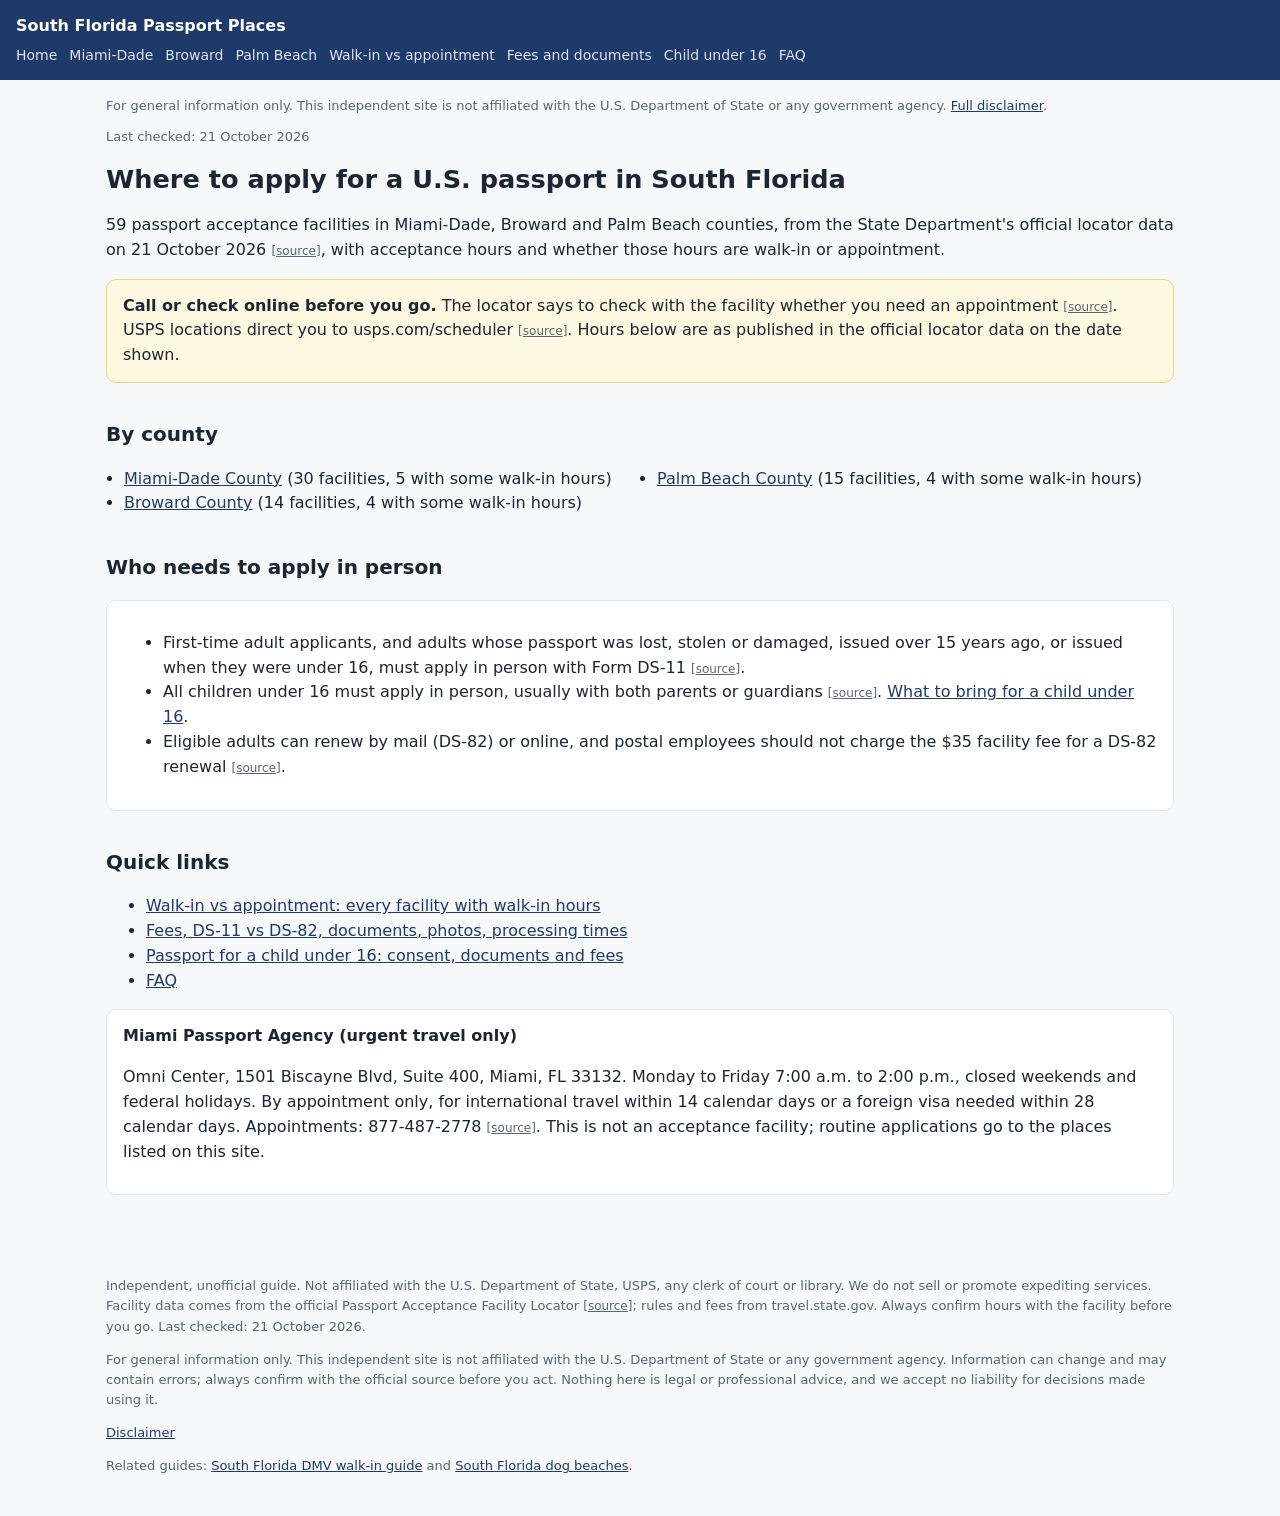
==== site/index.html @ 1fba55ae "Add SEO metadata, a disclaimer, and related guides. Emit JSON-LD, social tags, icons, a custom 404, " ====
<!doctype html><html lang="en-US"><head><meta charset="utf-8"><meta name="viewport" content="width=device-width,initial-scale=1"><title>South Florida passport acceptance facilities, walk-in hours</title><meta name="description" content="Passport acceptance facilities in Miami-Dade, Broward and Palm Beach with walk-in vs appointment hours, from official State Department locator data."><link rel="canonical" href="https://us-passport-walkin-finder.vercel.app/"><meta property="og:type" content="website"><meta property="og:site_name" content="South Florida Passport Places"><meta property="og:title" content="South Florida passport acceptance facilities, walk-in hours"><meta property="og:description" content="Passport acceptance facilities in Miami-Dade, Broward and Palm Beach with walk-in vs appointment hours, from official State Department locator data."><meta property="og:url" content="https://us-passport-walkin-finder.vercel.app/"><meta property="og:image" content="https://us-passport-walkin-finder.vercel.app/og.png"><meta property="og:image:width" content="1200"><meta property="og:image:height" content="630"><meta property="og:image:alt" content="South Florida Passport Places"><meta property="og:locale" content="en_US"><meta property="article:published_time" content="2026-10-21"><meta property="article:modified_time" content="2026-10-21"><meta name="twitter:card" content="summary_large_image"><meta name="twitter:title" content="South Florida passport acceptance facilities, walk-in hours"><meta name="twitter:description" content="Passport acceptance facilities in Miami-Dade, Broward and Palm Beach with walk-in vs appointment hours, from official State Department locator data."><meta name="twitter:image" content="https://us-passport-walkin-finder.vercel.app/og.png"><link rel="icon" href="/favicon.svg" type="image/svg+xml"><link rel="apple-touch-icon" href="/apple-touch-icon.png"><script type="application/ld+json">{"@context":"https://schema.org","@graph":[{"@type":"WebSite","@id":"https://us-passport-walkin-finder.vercel.app/#website","name":"South Florida Passport Places","url":"https://us-passport-walkin-finder.vercel.app/","description":"Passport acceptance facilities in Miami-Dade, Broward and Palm Beach with walk-in vs appointment hours, from official State Department locator data.","publisher":{"@id":"https://us-passport-walkin-finder.vercel.app/#organization"}},{"@type":"Organization","@id":"https://us-passport-walkin-finder.vercel.app/#organization","name":"South Florida Passport Places","url":"https://us-passport-walkin-finder.vercel.app/","logo":{"@type":"ImageObject","url":"https://us-passport-walkin-finder.vercel.app/apple-touch-icon.png"}},{"@type":"BreadcrumbList","itemListElement":[{"@type":"ListItem","position":1,"name":"Home","item":"https://us-passport-walkin-finder.vercel.app/"}]},{"@type":"Article","headline":"South Florida passport acceptance facilities, walk-in hours","description":"Passport acceptance facilities in Miami-Dade, Broward and Palm Beach with walk-in vs appointment hours, from official State Department locator data.","datePublished":"2026-10-21","dateModified":"2026-10-21","mainEntityOfPage":"https://us-passport-walkin-finder.vercel.app/","image":"https://us-passport-walkin-finder.vercel.app/og.png","author":{"@type":"Organization","name":"South Florida Passport Places","url":"https://us-passport-walkin-finder.vercel.app/"},"publisher":{"@type":"Organization","name":"South Florida Passport Places","url":"https://us-passport-walkin-finder.vercel.app/","logo":{"@type":"ImageObject","url":"https://us-passport-walkin-finder.vercel.app/apple-touch-icon.png"}}}]}</script><style>*{box-sizing:border-box}body{margin:0;font:16px/1.55 system-ui,-apple-system,Segoe UI,Roboto,sans-serif;color:#1d2433;background:#f7f8fa}
header{background:#1f3a68;color:#fff;padding:14px 16px}header a{color:#fff;text-decoration:none;font-weight:600}nav{margin-top:6px;font-size:14px}nav a{color:#dbe4f5;margin-right:12px;font-weight:400;display:inline-block}
main{max-width:1100px;margin:0 auto;padding:16px}h1{font-size:1.6rem;line-height:1.25}h2{font-size:1.25rem;margin-top:1.8em}
.card{background:#fff;border:1px solid #e3e6ea;border-radius:10px;padding:14px 16px;margin:12px 0}.note{background:#fff8e1;border-color:#f3d27a}
.src{font-size:12px;color:#5a6472}.src a{color:#5a6472}a{color:#1f3a68}table{border-collapse:collapse;width:100%;background:#fff;font-size:14px}
th,td{border:1px solid #e3e6ea;padding:6px 8px;text-align:left;vertical-align:top}th{background:#e9eef7}.wrap{overflow-x:auto}
.checked{font-size:13px;color:#5a6472;margin:0 0 8px}.disclaimer{font-size:13px;color:#5a6472;margin:0 0 10px}footer{max-width:1100px;margin:24px auto;padding:16px;font-size:13px;color:#5a6472}.related{margin:8px 0 0}
.lv{font-size:12px;padding:1px 6px;border-radius:8px;white-space:nowrap}.ok{background:#dff3e4}.comm{background:#fdebd3}
input{width:100%;padding:8px;font-size:15px;border:1px solid #cdd3da;border-radius:6px;margin:8px 0}ul.grid{columns:2;padding-left:18px}@media(max-width:600px){ul.grid{columns:1}}
</style><script defer src="/_vercel/insights/script.js"></script></head><body>
<header><a href="/">South Florida Passport Places</a><nav><a href="/">Home</a><a href="/counties/miami-dade/">Miami-Dade</a><a href="/counties/broward/">Broward</a><a href="/counties/palm-beach/">Palm Beach</a><a href="/walk-in-vs-appointment/">Walk-in vs appointment</a><a href="/fees-and-documents/">Fees and documents</a><a href="/child-under-16/">Child under 16</a><a href="/faq/">FAQ</a></nav></header><main><p class="disclaimer">For general information only. This independent site is not affiliated with the U.S. Department of State or any government agency. <a href="/disclaimer/">Full disclaimer</a>.</p><p class="checked">Last checked: 21 October 2026</p><h1>Where to apply for a U.S. passport in South Florida</h1><p>59 passport acceptance facilities in Miami-Dade, Broward and Palm Beach counties, from the State Department's official locator data on 21 October 2026 <span class="src">[<a href="https://passportfacilitylocator.travel.state.gov/" rel="noopener">source</a>]</span>, with acceptance hours and whether those hours are walk-in or appointment.</p><div class="card note"><strong>Call or check online before you go.</strong> The locator says to check with the facility whether you need an appointment <span class="src">[<a href="https://travel.state.gov/content/travel/en/passports/need-passport/apply-in-person.html" rel="noopener">source</a>]</span>. USPS locations direct you to usps.com/scheduler <span class="src">[<a href="https://www.usps.com/scheduler" rel="noopener">source</a>]</span>. Hours below are as published in the official locator data on the date shown.</div>
<h2>By county</h2><ul class="grid"><li><a href="/counties/miami-dade/">Miami-Dade County</a> (30 facilities, 5 with some walk-in hours)</li><li><a href="/counties/broward/">Broward County</a> (14 facilities, 4 with some walk-in hours)</li><li><a href="/counties/palm-beach/">Palm Beach County</a> (15 facilities, 4 with some walk-in hours)</li></ul>
<h2>Who needs to apply in person</h2><div class="card"><ul><li>First-time adult applicants, and adults whose passport was lost, stolen or damaged, issued over 15 years ago, or issued when they were under 16, must apply in person with Form DS-11 <span class="src">[<a href="https://travel.state.gov/content/travel/en/passports/need-passport/apply-in-person.html" rel="noopener">source</a>]</span>.</li>
<li>All children under 16 must apply in person, usually with both parents or guardians <span class="src">[<a href="https://travel.state.gov/content/travel/en/passports/need-passport/under-16.html" rel="noopener">source</a>]</span>. <a href="/child-under-16/">What to bring for a child under 16</a>.</li><li>Eligible adults can renew by mail (DS-82) or online, and postal employees should not charge the $35 facility fee for a DS-82 renewal <span class="src">[<a href="https://travel.state.gov/content/travel/en/passports/have-passport/renew.html" rel="noopener">source</a>]</span>.</li></ul></div>
<h2>Quick links</h2><ul><li><a href="/walk-in-vs-appointment/">Walk-in vs appointment: every facility with walk-in hours</a></li><li><a href="/fees-and-documents/">Fees, DS-11 vs DS-82, documents, photos, processing times</a></li><li><a href="/child-under-16/">Passport for a child under 16: consent, documents and fees</a></li><li><a href="/faq/">FAQ</a></li></ul>
<div class="card"><strong>Miami Passport Agency (urgent travel only)</strong><p>Omni Center, 1501 Biscayne Blvd, Suite 400, Miami, FL 33132. Monday to Friday 7:00 a.m. to 2:00 p.m., closed weekends and federal holidays. By appointment only, for international travel within 14 calendar days or a foreign visa needed within 28 calendar days. Appointments: 877-487-2778 <span class="src">[<a href="https://travel.state.gov/en/passports/apply/get-fast/make-appointment/miami.html" rel="noopener">source</a>]</span>. This is not an acceptance facility; routine applications go to the places listed on this site.</p></div></main>
<footer><p>Independent, unofficial guide. Not affiliated with the U.S. Department of State, USPS, any clerk of court or library. We do not sell or promote expediting services. Facility data comes from the official Passport Acceptance Facility Locator <span class="src">[<a href="https://passportfacilitylocator.travel.state.gov/" rel="noopener">source</a>]</span>; rules and fees from travel.state.gov. Always confirm hours with the facility before you go. Last checked: 21 October 2026.</p><p>For general information only. This independent site is not affiliated with the U.S. Department of State or any government agency. Information can change and may contain errors; always confirm with the official source before you act. Nothing here is legal or professional advice, and we accept no liability for decisions made using it.</p><p><a href="/disclaimer/">Disclaimer</a></p><p class="related">Related guides: <a href="https://south-florida-dmv-walkin-guide.vercel.app/" rel="noopener">South Florida DMV walk-in guide</a> and <a href="https://south-florida-dog-beaches.vercel.app/" rel="noopener">South Florida dog beaches</a>.</p></footer></body></html>
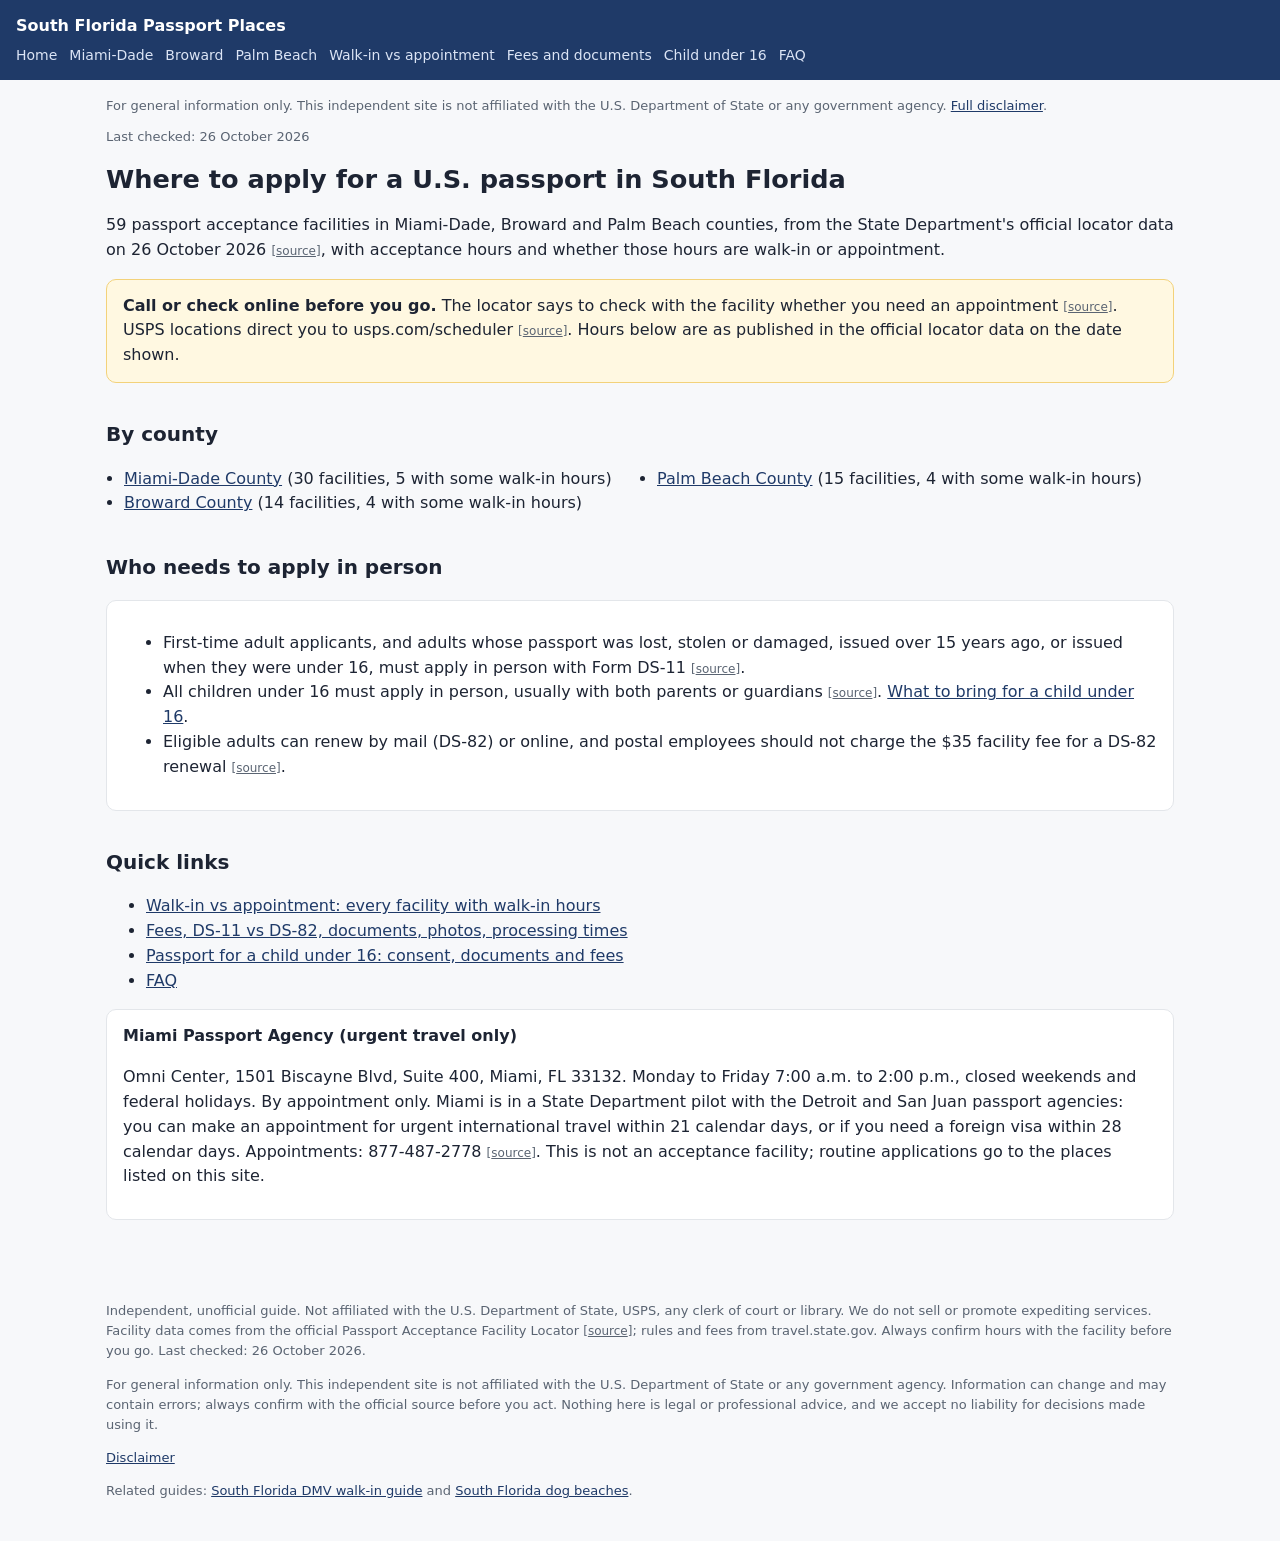
==== commit 05c0c72d: "Refresh South Florida passport facts checked on 26 October 2026. The Miami Passport Agency now takes" ====
--- a/site/index.html
+++ b/site/index.html
@@ -1,4 +1,4 @@
-<!doctype html><html lang="en-US"><head><meta charset="utf-8"><meta name="viewport" content="width=device-width,initial-scale=1"><title>South Florida passport acceptance facilities, walk-in hours</title><meta name="description" content="Passport acceptance facilities in Miami-Dade, Broward and Palm Beach with walk-in vs appointment hours, from official State Department locator data."><link rel="canonical" href="https://us-passport-walkin-finder.vercel.app/"><meta property="og:type" content="website"><meta property="og:site_name" content="South Florida Passport Places"><meta property="og:title" content="South Florida passport acceptance facilities, walk-in hours"><meta property="og:description" content="Passport acceptance facilities in Miami-Dade, Broward and Palm Beach with walk-in vs appointment hours, from official State Department locator data."><meta property="og:url" content="https://us-passport-walkin-finder.vercel.app/"><meta property="og:image" content="https://us-passport-walkin-finder.vercel.app/og.png"><meta property="og:image:width" content="1200"><meta property="og:image:height" content="630"><meta property="og:image:alt" content="South Florida Passport Places"><meta property="og:locale" content="en_US"><meta property="article:published_time" content="2026-10-21"><meta property="article:modified_time" content="2026-10-21"><meta name="twitter:card" content="summary_large_image"><meta name="twitter:title" content="South Florida passport acceptance facilities, walk-in hours"><meta name="twitter:description" content="Passport acceptance facilities in Miami-Dade, Broward and Palm Beach with walk-in vs appointment hours, from official State Department locator data."><meta name="twitter:image" content="https://us-passport-walkin-finder.vercel.app/og.png"><link rel="icon" href="/favicon.svg" type="image/svg+xml"><link rel="apple-touch-icon" href="/apple-touch-icon.png"><script type="application/ld+json">{"@context":"https://schema.org","@graph":[{"@type":"WebSite","@id":"https://us-passport-walkin-finder.vercel.app/#website","name":"South Florida Passport Places","url":"https://us-passport-walkin-finder.vercel.app/","description":"Passport acceptance facilities in Miami-Dade, Broward and Palm Beach with walk-in vs appointment hours, from official State Department locator data.","publisher":{"@id":"https://us-passport-walkin-finder.vercel.app/#organization"}},{"@type":"Organization","@id":"https://us-passport-walkin-finder.vercel.app/#organization","name":"South Florida Passport Places","url":"https://us-passport-walkin-finder.vercel.app/","logo":{"@type":"ImageObject","url":"https://us-passport-walkin-finder.vercel.app/apple-touch-icon.png"}},{"@type":"BreadcrumbList","itemListElement":[{"@type":"ListItem","position":1,"name":"Home","item":"https://us-passport-walkin-finder.vercel.app/"}]},{"@type":"Article","headline":"South Florida passport acceptance facilities, walk-in hours","description":"Passport acceptance facilities in Miami-Dade, Broward and Palm Beach with walk-in vs appointment hours, from official State Department locator data.","datePublished":"2026-10-21","dateModified":"2026-10-21","mainEntityOfPage":"https://us-passport-walkin-finder.vercel.app/","image":"https://us-passport-walkin-finder.vercel.app/og.png","author":{"@type":"Organization","name":"South Florida Passport Places","url":"https://us-passport-walkin-finder.vercel.app/"},"publisher":{"@type":"Organization","name":"South Florida Passport Places","url":"https://us-passport-walkin-finder.vercel.app/","logo":{"@type":"ImageObject","url":"https://us-passport-walkin-finder.vercel.app/apple-touch-icon.png"}}}]}</script><style>*{box-sizing:border-box}body{margin:0;font:16px/1.55 system-ui,-apple-system,Segoe UI,Roboto,sans-serif;color:#1d2433;background:#f7f8fa}
+<!doctype html><html lang="en-US"><head><meta charset="utf-8"><meta name="viewport" content="width=device-width,initial-scale=1"><title>South Florida passport acceptance facilities, walk-in hours</title><meta name="description" content="Passport acceptance facilities in Miami-Dade, Broward and Palm Beach with walk-in vs appointment hours, from official State Department locator data."><link rel="canonical" href="https://us-passport-walkin-finder.vercel.app/"><meta property="og:type" content="website"><meta property="og:site_name" content="South Florida Passport Places"><meta property="og:title" content="South Florida passport acceptance facilities, walk-in hours"><meta property="og:description" content="Passport acceptance facilities in Miami-Dade, Broward and Palm Beach with walk-in vs appointment hours, from official State Department locator data."><meta property="og:url" content="https://us-passport-walkin-finder.vercel.app/"><meta property="og:image" content="https://us-passport-walkin-finder.vercel.app/og.png"><meta property="og:image:width" content="1200"><meta property="og:image:height" content="630"><meta property="og:image:alt" content="South Florida Passport Places"><meta property="og:locale" content="en_US"><meta property="article:published_time" content="2026-10-26"><meta property="article:modified_time" content="2026-10-26"><meta name="twitter:card" content="summary_large_image"><meta name="twitter:title" content="South Florida passport acceptance facilities, walk-in hours"><meta name="twitter:description" content="Passport acceptance facilities in Miami-Dade, Broward and Palm Beach with walk-in vs appointment hours, from official State Department locator data."><meta name="twitter:image" content="https://us-passport-walkin-finder.vercel.app/og.png"><link rel="icon" href="/favicon.svg" type="image/svg+xml"><link rel="apple-touch-icon" href="/apple-touch-icon.png"><script type="application/ld+json">{"@context":"https://schema.org","@graph":[{"@type":"WebSite","@id":"https://us-passport-walkin-finder.vercel.app/#website","name":"South Florida Passport Places","url":"https://us-passport-walkin-finder.vercel.app/","description":"Passport acceptance facilities in Miami-Dade, Broward and Palm Beach with walk-in vs appointment hours, from official State Department locator data.","publisher":{"@id":"https://us-passport-walkin-finder.vercel.app/#organization"}},{"@type":"Organization","@id":"https://us-passport-walkin-finder.vercel.app/#organization","name":"South Florida Passport Places","url":"https://us-passport-walkin-finder.vercel.app/","logo":{"@type":"ImageObject","url":"https://us-passport-walkin-finder.vercel.app/apple-touch-icon.png"}},{"@type":"BreadcrumbList","itemListElement":[{"@type":"ListItem","position":1,"name":"Home","item":"https://us-passport-walkin-finder.vercel.app/"}]},{"@type":"Article","headline":"South Florida passport acceptance facilities, walk-in hours","description":"Passport acceptance facilities in Miami-Dade, Broward and Palm Beach with walk-in vs appointment hours, from official State Department locator data.","datePublished":"2026-10-26","dateModified":"2026-10-26","mainEntityOfPage":"https://us-passport-walkin-finder.vercel.app/","image":"https://us-passport-walkin-finder.vercel.app/og.png","author":{"@type":"Organization","name":"South Florida Passport Places","url":"https://us-passport-walkin-finder.vercel.app/"},"publisher":{"@type":"Organization","name":"South Florida Passport Places","url":"https://us-passport-walkin-finder.vercel.app/","logo":{"@type":"ImageObject","url":"https://us-passport-walkin-finder.vercel.app/apple-touch-icon.png"}}}]}</script><style>*{box-sizing:border-box}body{margin:0;font:16px/1.55 system-ui,-apple-system,Segoe UI,Roboto,sans-serif;color:#1d2433;background:#f7f8fa}
 header{background:#1f3a68;color:#fff;padding:14px 16px}header a{color:#fff;text-decoration:none;font-weight:600}nav{margin-top:6px;font-size:14px}nav a{color:#dbe4f5;margin-right:12px;font-weight:400;display:inline-block}
 main{max-width:1100px;margin:0 auto;padding:16px}h1{font-size:1.6rem;line-height:1.25}h2{font-size:1.25rem;margin-top:1.8em}
 .card{background:#fff;border:1px solid #e3e6ea;border-radius:10px;padding:14px 16px;margin:12px 0}.note{background:#fff8e1;border-color:#f3d27a}
@@ -8,10 +8,10 @@
 .lv{font-size:12px;padding:1px 6px;border-radius:8px;white-space:nowrap}.ok{background:#dff3e4}.comm{background:#fdebd3}
 input{width:100%;padding:8px;font-size:15px;border:1px solid #cdd3da;border-radius:6px;margin:8px 0}ul.grid{columns:2;padding-left:18px}@media(max-width:600px){ul.grid{columns:1}}
 </style><script defer src="/_vercel/insights/script.js"></script></head><body>
-<header><a href="/">South Florida Passport Places</a><nav><a href="/">Home</a><a href="/counties/miami-dade/">Miami-Dade</a><a href="/counties/broward/">Broward</a><a href="/counties/palm-beach/">Palm Beach</a><a href="/walk-in-vs-appointment/">Walk-in vs appointment</a><a href="/fees-and-documents/">Fees and documents</a><a href="/child-under-16/">Child under 16</a><a href="/faq/">FAQ</a></nav></header><main><p class="disclaimer">For general information only. This independent site is not affiliated with the U.S. Department of State or any government agency. <a href="/disclaimer/">Full disclaimer</a>.</p><p class="checked">Last checked: 21 October 2026</p><h1>Where to apply for a U.S. passport in South Florida</h1><p>59 passport acceptance facilities in Miami-Dade, Broward and Palm Beach counties, from the State Department's official locator data on 21 October 2026 <span class="src">[<a href="https://passportfacilitylocator.travel.state.gov/" rel="noopener">source</a>]</span>, with acceptance hours and whether those hours are walk-in or appointment.</p><div class="card note"><strong>Call or check online before you go.</strong> The locator says to check with the facility whether you need an appointment <span class="src">[<a href="https://travel.state.gov/content/travel/en/passports/need-passport/apply-in-person.html" rel="noopener">source</a>]</span>. USPS locations direct you to usps.com/scheduler <span class="src">[<a href="https://www.usps.com/scheduler" rel="noopener">source</a>]</span>. Hours below are as published in the official locator data on the date shown.</div>
+<header><a href="/">South Florida Passport Places</a><nav><a href="/">Home</a><a href="/counties/miami-dade/">Miami-Dade</a><a href="/counties/broward/">Broward</a><a href="/counties/palm-beach/">Palm Beach</a><a href="/walk-in-vs-appointment/">Walk-in vs appointment</a><a href="/fees-and-documents/">Fees and documents</a><a href="/child-under-16/">Child under 16</a><a href="/faq/">FAQ</a></nav></header><main><p class="disclaimer">For general information only. This independent site is not affiliated with the U.S. Department of State or any government agency. <a href="/disclaimer/">Full disclaimer</a>.</p><p class="checked">Last checked: 26 October 2026</p><h1>Where to apply for a U.S. passport in South Florida</h1><p>59 passport acceptance facilities in Miami-Dade, Broward and Palm Beach counties, from the State Department's official locator data on 26 October 2026 <span class="src">[<a href="https://passportfacilitylocator.travel.state.gov/" rel="noopener">source</a>]</span>, with acceptance hours and whether those hours are walk-in or appointment.</p><div class="card note"><strong>Call or check online before you go.</strong> The locator says to check with the facility whether you need an appointment <span class="src">[<a href="https://travel.state.gov/content/travel/en/passports/need-passport/apply-in-person.html" rel="noopener">source</a>]</span>. USPS locations direct you to usps.com/scheduler <span class="src">[<a href="https://www.usps.com/scheduler" rel="noopener">source</a>]</span>. Hours below are as published in the official locator data on the date shown.</div>
 <h2>By county</h2><ul class="grid"><li><a href="/counties/miami-dade/">Miami-Dade County</a> (30 facilities, 5 with some walk-in hours)</li><li><a href="/counties/broward/">Broward County</a> (14 facilities, 4 with some walk-in hours)</li><li><a href="/counties/palm-beach/">Palm Beach County</a> (15 facilities, 4 with some walk-in hours)</li></ul>
 <h2>Who needs to apply in person</h2><div class="card"><ul><li>First-time adult applicants, and adults whose passport was lost, stolen or damaged, issued over 15 years ago, or issued when they were under 16, must apply in person with Form DS-11 <span class="src">[<a href="https://travel.state.gov/content/travel/en/passports/need-passport/apply-in-person.html" rel="noopener">source</a>]</span>.</li>
 <li>All children under 16 must apply in person, usually with both parents or guardians <span class="src">[<a href="https://travel.state.gov/content/travel/en/passports/need-passport/under-16.html" rel="noopener">source</a>]</span>. <a href="/child-under-16/">What to bring for a child under 16</a>.</li><li>Eligible adults can renew by mail (DS-82) or online, and postal employees should not charge the $35 facility fee for a DS-82 renewal <span class="src">[<a href="https://travel.state.gov/content/travel/en/passports/have-passport/renew.html" rel="noopener">source</a>]</span>.</li></ul></div>
 <h2>Quick links</h2><ul><li><a href="/walk-in-vs-appointment/">Walk-in vs appointment: every facility with walk-in hours</a></li><li><a href="/fees-and-documents/">Fees, DS-11 vs DS-82, documents, photos, processing times</a></li><li><a href="/child-under-16/">Passport for a child under 16: consent, documents and fees</a></li><li><a href="/faq/">FAQ</a></li></ul>
-<div class="card"><strong>Miami Passport Agency (urgent travel only)</strong><p>Omni Center, 1501 Biscayne Blvd, Suite 400, Miami, FL 33132. Monday to Friday 7:00 a.m. to 2:00 p.m., closed weekends and federal holidays. By appointment only, for international travel within 14 calendar days or a foreign visa needed within 28 calendar days. Appointments: 877-487-2778 <span class="src">[<a href="https://travel.state.gov/en/passports/apply/get-fast/make-appointment/miami.html" rel="noopener">source</a>]</span>. This is not an acceptance facility; routine applications go to the places listed on this site.</p></div></main>
-<footer><p>Independent, unofficial guide. Not affiliated with the U.S. Department of State, USPS, any clerk of court or library. We do not sell or promote expediting services. Facility data comes from the official Passport Acceptance Facility Locator <span class="src">[<a href="https://passportfacilitylocator.travel.state.gov/" rel="noopener">source</a>]</span>; rules and fees from travel.state.gov. Always confirm hours with the facility before you go. Last checked: 21 October 2026.</p><p>For general information only. This independent site is not affiliated with the U.S. Department of State or any government agency. Information can change and may contain errors; always confirm with the official source before you act. Nothing here is legal or professional advice, and we accept no liability for decisions made using it.</p><p><a href="/disclaimer/">Disclaimer</a></p><p class="related">Related guides: <a href="https://south-florida-dmv-walkin-guide.vercel.app/" rel="noopener">South Florida DMV walk-in guide</a> and <a href="https://south-florida-dog-beaches.vercel.app/" rel="noopener">South Florida dog beaches</a>.</p></footer></body></html>+<div class="card"><strong>Miami Passport Agency (urgent travel only)</strong><p>Omni Center, 1501 Biscayne Blvd, Suite 400, Miami, FL 33132. Monday to Friday 7:00 a.m. to 2:00 p.m., closed weekends and federal holidays. By appointment only. Miami is in a State Department pilot with the Detroit and San Juan passport agencies: you can make an appointment for urgent international travel within 21 calendar days, or if you need a foreign visa within 28 calendar days. Appointments: 877-487-2778 <span class="src">[<a href="https://travel.state.gov/en/passports/apply/get-fast/make-appointment/miami.html" rel="noopener">source</a>]</span>. This is not an acceptance facility; routine applications go to the places listed on this site.</p></div></main>
+<footer><p>Independent, unofficial guide. Not affiliated with the U.S. Department of State, USPS, any clerk of court or library. We do not sell or promote expediting services. Facility data comes from the official Passport Acceptance Facility Locator <span class="src">[<a href="https://passportfacilitylocator.travel.state.gov/" rel="noopener">source</a>]</span>; rules and fees from travel.state.gov. Always confirm hours with the facility before you go. Last checked: 26 October 2026.</p><p>For general information only. This independent site is not affiliated with the U.S. Department of State or any government agency. Information can change and may contain errors; always confirm with the official source before you act. Nothing here is legal or professional advice, and we accept no liability for decisions made using it.</p><p><a href="/disclaimer/">Disclaimer</a></p><p class="related">Related guides: <a href="https://south-florida-dmv-walkin-guide.vercel.app/" rel="noopener">South Florida DMV walk-in guide</a> and <a href="https://south-florida-dog-beaches.vercel.app/" rel="noopener">South Florida dog beaches</a>.</p></footer></body></html>
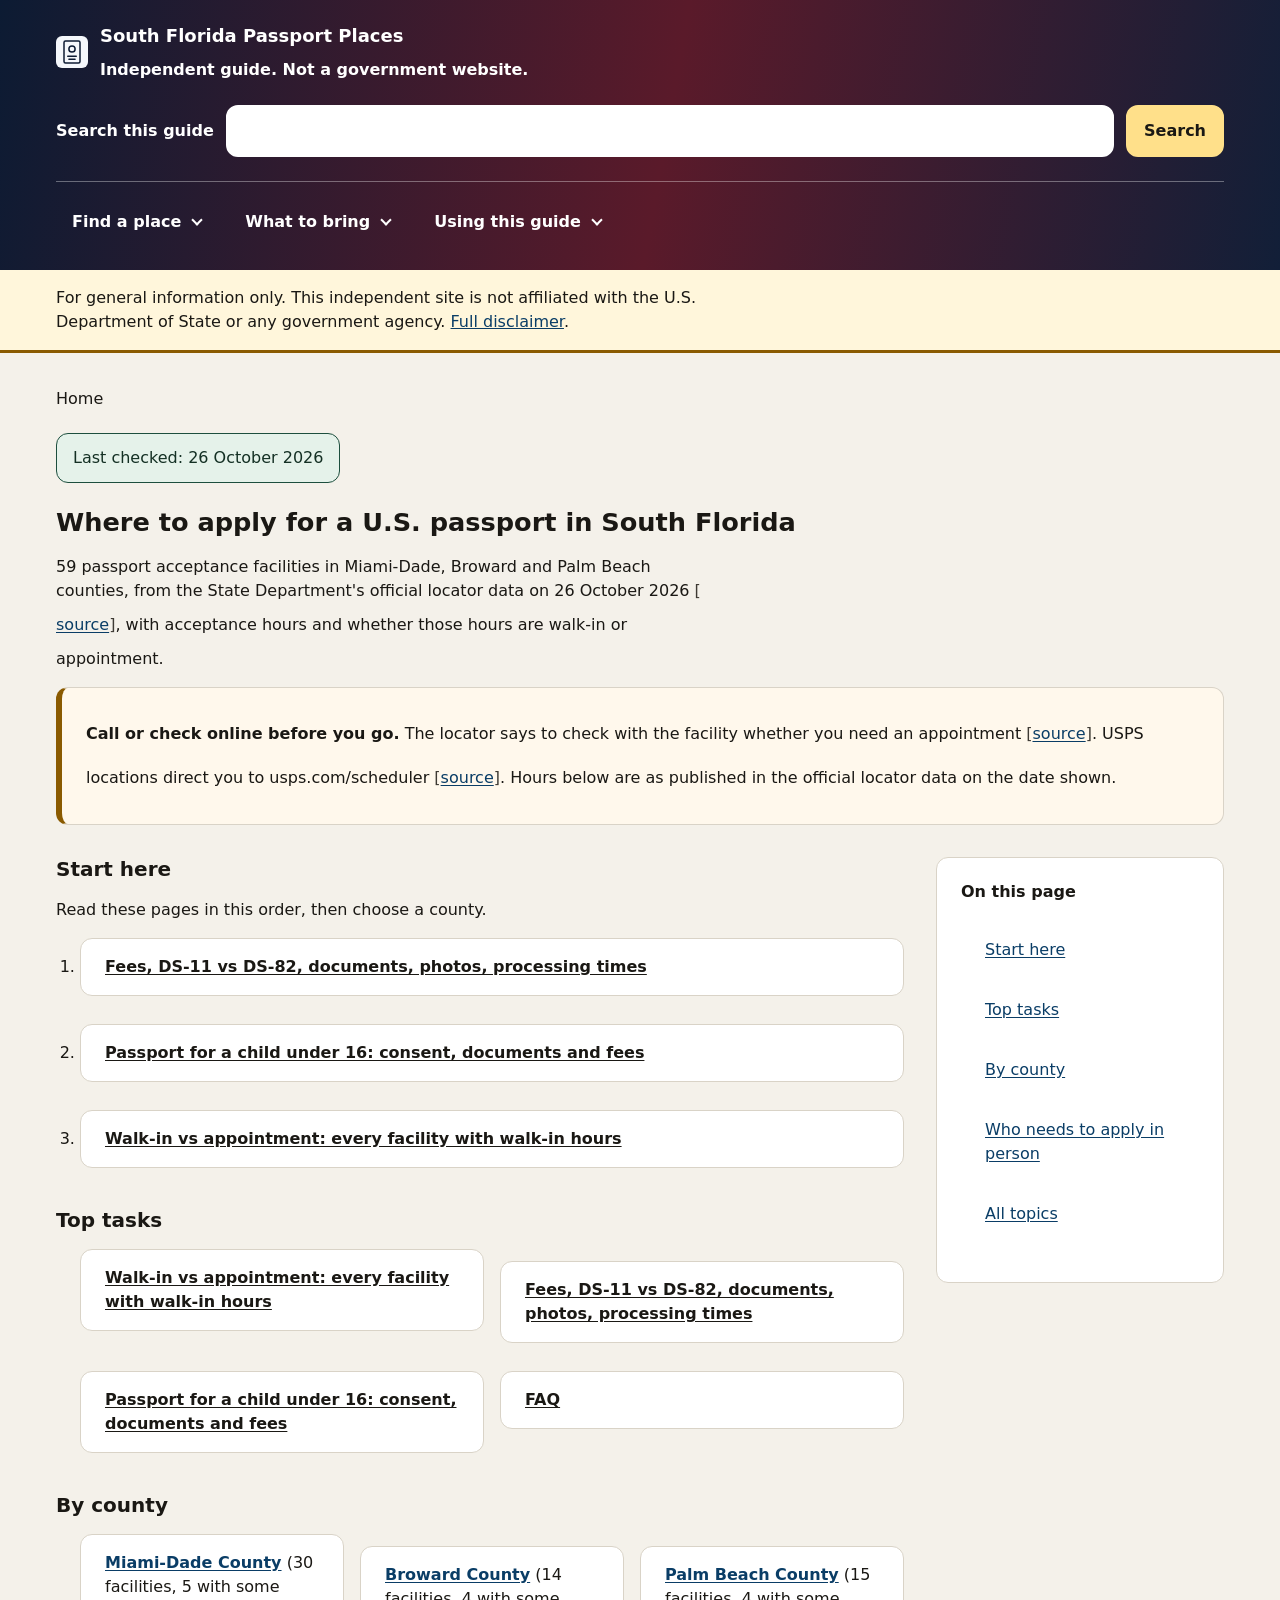
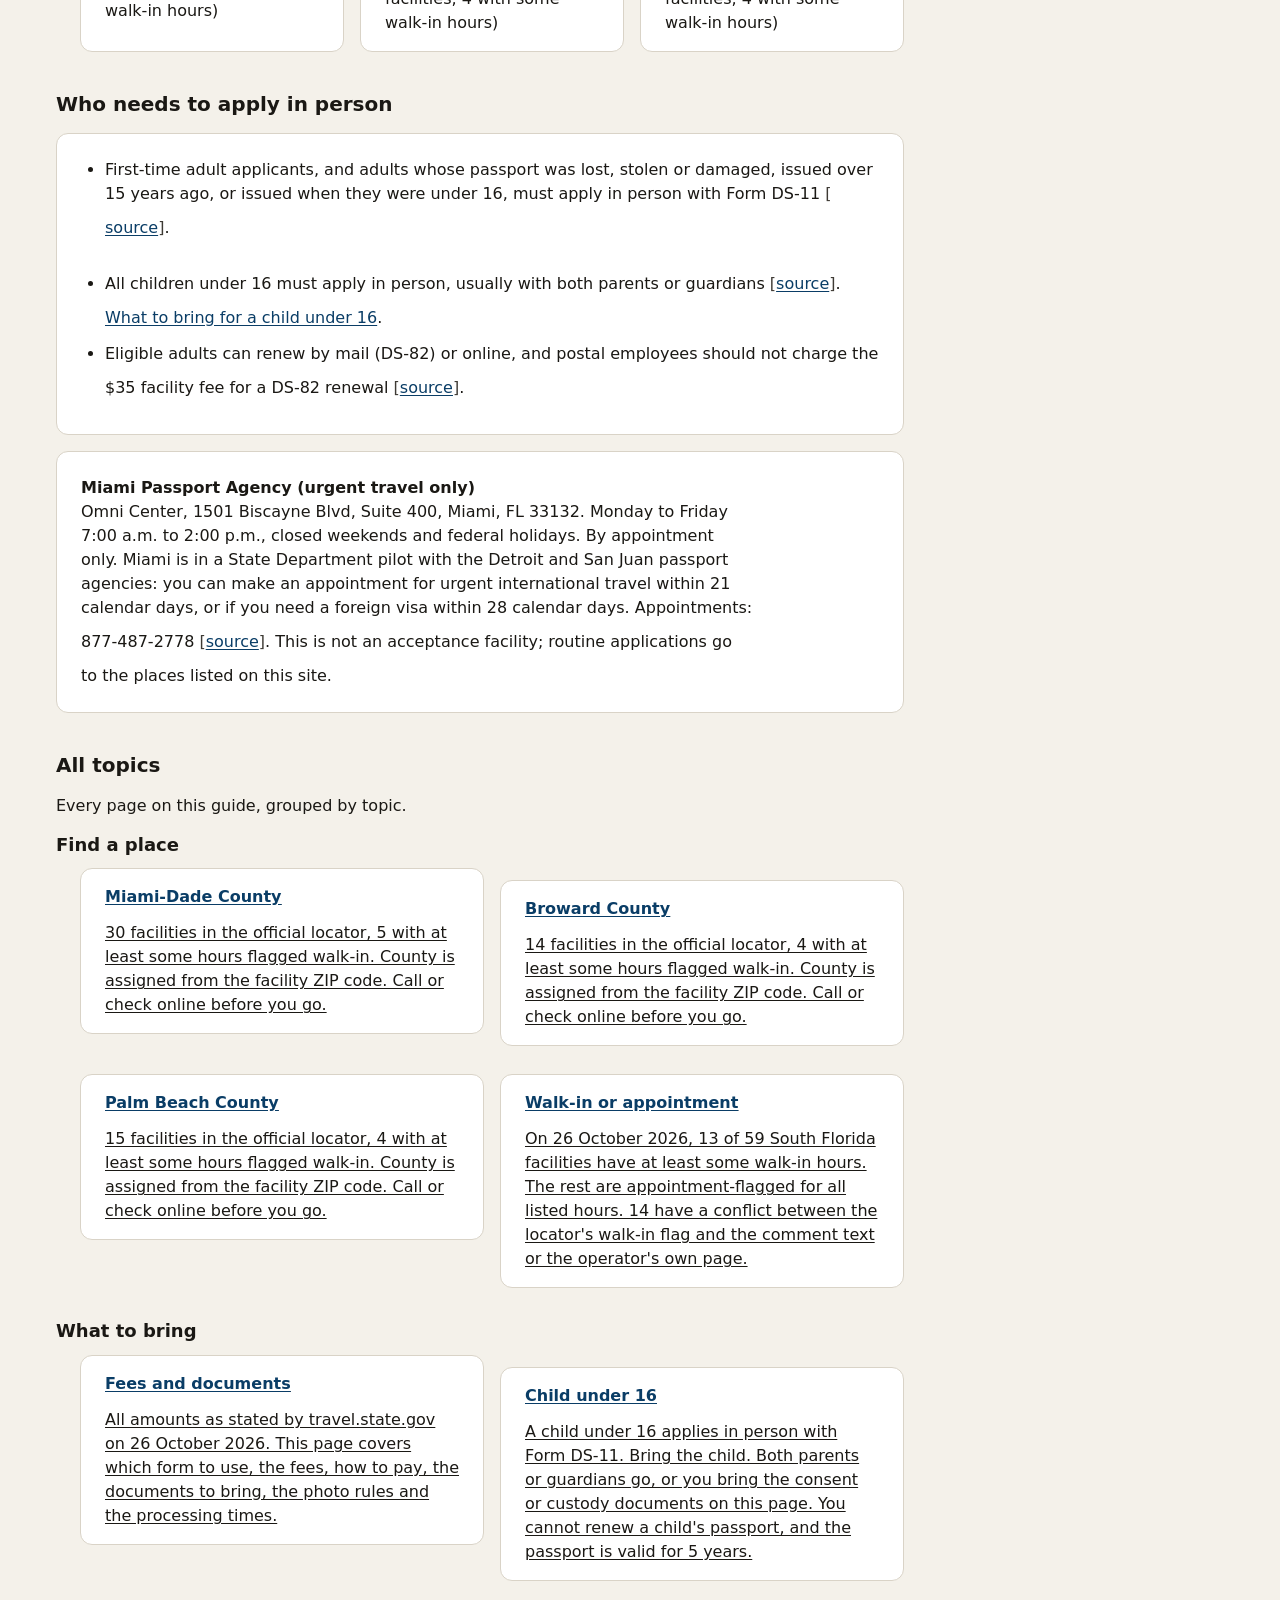
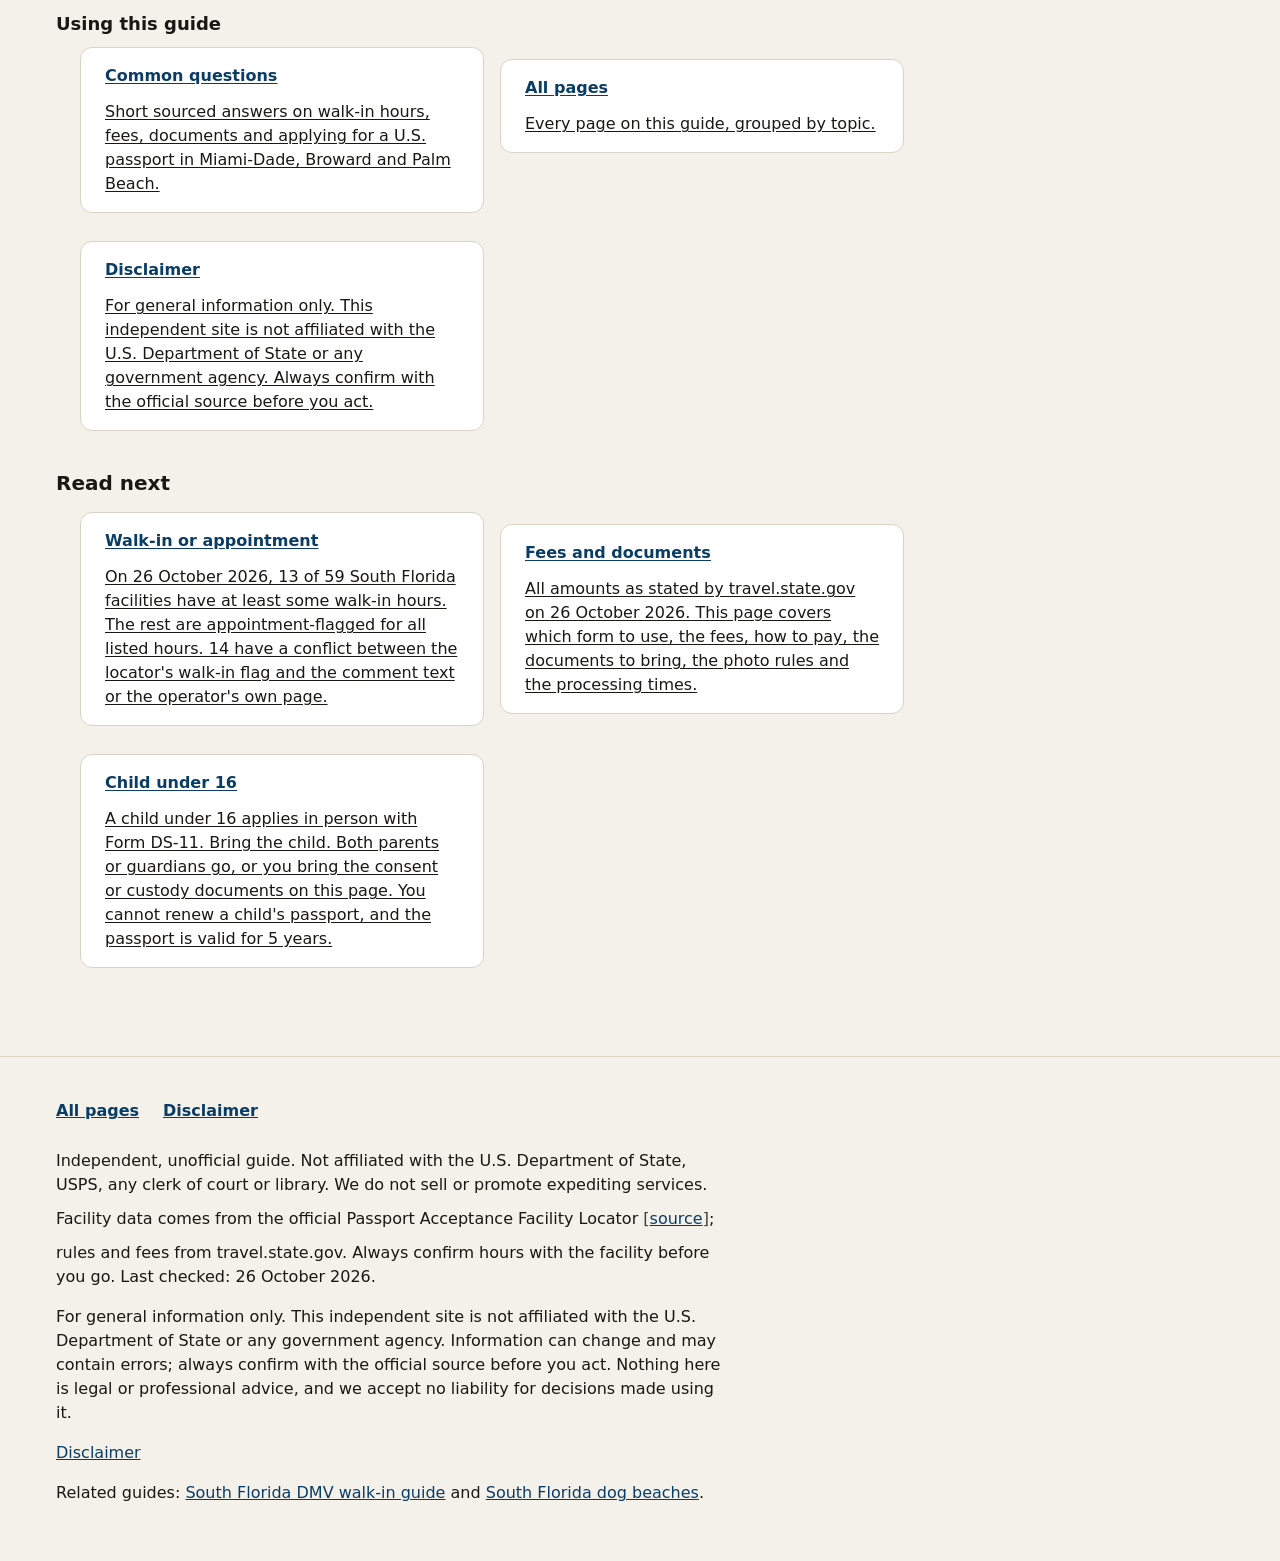
==== commit 233ee2ef: "Redesign the South Florida passport guide layout and navigation. Group pages into plain-language top" ====
--- a/site/index.html
+++ b/site/index.html
@@ -1,17 +1,493 @@
-<!doctype html><html lang="en-US"><head><meta charset="utf-8"><meta name="viewport" content="width=device-width,initial-scale=1"><title>South Florida passport acceptance facilities, walk-in hours</title><meta name="description" content="Passport acceptance facilities in Miami-Dade, Broward and Palm Beach with walk-in vs appointment hours, from official State Department locator data."><link rel="canonical" href="https://us-passport-walkin-finder.vercel.app/"><meta property="og:type" content="website"><meta property="og:site_name" content="South Florida Passport Places"><meta property="og:title" content="South Florida passport acceptance facilities, walk-in hours"><meta property="og:description" content="Passport acceptance facilities in Miami-Dade, Broward and Palm Beach with walk-in vs appointment hours, from official State Department locator data."><meta property="og:url" content="https://us-passport-walkin-finder.vercel.app/"><meta property="og:image" content="https://us-passport-walkin-finder.vercel.app/og.png"><meta property="og:image:width" content="1200"><meta property="og:image:height" content="630"><meta property="og:image:alt" content="South Florida Passport Places"><meta property="og:locale" content="en_US"><meta property="article:published_time" content="2026-10-26"><meta property="article:modified_time" content="2026-10-26"><meta name="twitter:card" content="summary_large_image"><meta name="twitter:title" content="South Florida passport acceptance facilities, walk-in hours"><meta name="twitter:description" content="Passport acceptance facilities in Miami-Dade, Broward and Palm Beach with walk-in vs appointment hours, from official State Department locator data."><meta name="twitter:image" content="https://us-passport-walkin-finder.vercel.app/og.png"><link rel="icon" href="/favicon.svg" type="image/svg+xml"><link rel="apple-touch-icon" href="/apple-touch-icon.png"><script type="application/ld+json">{"@context":"https://schema.org","@graph":[{"@type":"WebSite","@id":"https://us-passport-walkin-finder.vercel.app/#website","name":"South Florida Passport Places","url":"https://us-passport-walkin-finder.vercel.app/","description":"Passport acceptance facilities in Miami-Dade, Broward and Palm Beach with walk-in vs appointment hours, from official State Department locator data.","publisher":{"@id":"https://us-passport-walkin-finder.vercel.app/#organization"}},{"@type":"Organization","@id":"https://us-passport-walkin-finder.vercel.app/#organization","name":"South Florida Passport Places","url":"https://us-passport-walkin-finder.vercel.app/","logo":{"@type":"ImageObject","url":"https://us-passport-walkin-finder.vercel.app/apple-touch-icon.png"}},{"@type":"BreadcrumbList","itemListElement":[{"@type":"ListItem","position":1,"name":"Home","item":"https://us-passport-walkin-finder.vercel.app/"}]},{"@type":"Article","headline":"South Florida passport acceptance facilities, walk-in hours","description":"Passport acceptance facilities in Miami-Dade, Broward and Palm Beach with walk-in vs appointment hours, from official State Department locator data.","datePublished":"2026-10-26","dateModified":"2026-10-26","mainEntityOfPage":"https://us-passport-walkin-finder.vercel.app/","image":"https://us-passport-walkin-finder.vercel.app/og.png","author":{"@type":"Organization","name":"South Florida Passport Places","url":"https://us-passport-walkin-finder.vercel.app/"},"publisher":{"@type":"Organization","name":"South Florida Passport Places","url":"https://us-passport-walkin-finder.vercel.app/","logo":{"@type":"ImageObject","url":"https://us-passport-walkin-finder.vercel.app/apple-touch-icon.png"}}}]}</script><style>*{box-sizing:border-box}body{margin:0;font:16px/1.55 system-ui,-apple-system,Segoe UI,Roboto,sans-serif;color:#1d2433;background:#f7f8fa}
-header{background:#1f3a68;color:#fff;padding:14px 16px}header a{color:#fff;text-decoration:none;font-weight:600}nav{margin-top:6px;font-size:14px}nav a{color:#dbe4f5;margin-right:12px;font-weight:400;display:inline-block}
-main{max-width:1100px;margin:0 auto;padding:16px}h1{font-size:1.6rem;line-height:1.25}h2{font-size:1.25rem;margin-top:1.8em}
-.card{background:#fff;border:1px solid #e3e6ea;border-radius:10px;padding:14px 16px;margin:12px 0}.note{background:#fff8e1;border-color:#f3d27a}
-.src{font-size:12px;color:#5a6472}.src a{color:#5a6472}a{color:#1f3a68}table{border-collapse:collapse;width:100%;background:#fff;font-size:14px}
-th,td{border:1px solid #e3e6ea;padding:6px 8px;text-align:left;vertical-align:top}th{background:#e9eef7}.wrap{overflow-x:auto}
-.checked{font-size:13px;color:#5a6472;margin:0 0 8px}.disclaimer{font-size:13px;color:#5a6472;margin:0 0 10px}footer{max-width:1100px;margin:24px auto;padding:16px;font-size:13px;color:#5a6472}.related{margin:8px 0 0}
-.lv{font-size:12px;padding:1px 6px;border-radius:8px;white-space:nowrap}.ok{background:#dff3e4}.comm{background:#fdebd3}
-input{width:100%;padding:8px;font-size:15px;border:1px solid #cdd3da;border-radius:6px;margin:8px 0}ul.grid{columns:2;padding-left:18px}@media(max-width:600px){ul.grid{columns:1}}
+<!doctype html><html lang="en-US"><head><meta charset="utf-8"><meta name="viewport" content="width=device-width,initial-scale=1"><meta name="theme-color" content="#0C1B33"><title>South Florida passport acceptance facilities, walk-in hours</title><meta name="description" content="Passport acceptance facilities in Miami-Dade, Broward and Palm Beach with walk-in vs appointment hours, from official State Department locator data."><link rel="canonical" href="https://us-passport-walkin-finder.vercel.app/"><meta name="google-site-verification" content="XA7XgB_UwrIRvQyNVsnWpSyTyaU6e3-v4g4RBw8RAVI" /><meta property="og:type" content="website"><meta property="og:site_name" content="South Florida Passport Places"><meta property="og:title" content="South Florida passport acceptance facilities, walk-in hours"><meta property="og:description" content="Passport acceptance facilities in Miami-Dade, Broward and Palm Beach with walk-in vs appointment hours, from official State Department locator data."><meta property="og:url" content="https://us-passport-walkin-finder.vercel.app/"><meta property="og:image" content="https://us-passport-walkin-finder.vercel.app/og.png"><meta property="og:image:width" content="1200"><meta property="og:image:height" content="630"><meta property="og:image:alt" content="South Florida Passport Places"><meta property="og:locale" content="en_US"><meta property="article:published_time" content="2026-10-26"><meta property="article:modified_time" content="2026-10-26"><meta name="twitter:card" content="summary_large_image"><meta name="twitter:title" content="South Florida passport acceptance facilities, walk-in hours"><meta name="twitter:description" content="Passport acceptance facilities in Miami-Dade, Broward and Palm Beach with walk-in vs appointment hours, from official State Department locator data."><meta name="twitter:image" content="https://us-passport-walkin-finder.vercel.app/og.png"><link rel="icon" href="/favicon.svg" type="image/svg+xml"><link rel="apple-touch-icon" href="/apple-touch-icon.png"><script type="application/ld+json">{"@context":"https://schema.org","@graph":[{"@type":"WebSite","@id":"https://us-passport-walkin-finder.vercel.app/#website","name":"South Florida Passport Places","url":"https://us-passport-walkin-finder.vercel.app/","description":"Passport acceptance facilities in Miami-Dade, Broward and Palm Beach with walk-in vs appointment hours, from official State Department locator data.","publisher":{"@id":"https://us-passport-walkin-finder.vercel.app/#organization"}},{"@type":"Organization","@id":"https://us-passport-walkin-finder.vercel.app/#organization","name":"South Florida Passport Places","url":"https://us-passport-walkin-finder.vercel.app/","logo":{"@type":"ImageObject","url":"https://us-passport-walkin-finder.vercel.app/apple-touch-icon.png"}},{"@type":"BreadcrumbList","itemListElement":[{"@type":"ListItem","position":1,"name":"Home","item":"https://us-passport-walkin-finder.vercel.app/"}]},{"@type":"Article","headline":"South Florida passport acceptance facilities, walk-in hours","description":"Passport acceptance facilities in Miami-Dade, Broward and Palm Beach with walk-in vs appointment hours, from official State Department locator data.","datePublished":"2026-10-26","dateModified":"2026-10-26","mainEntityOfPage":"https://us-passport-walkin-finder.vercel.app/","image":"https://us-passport-walkin-finder.vercel.app/og.png","author":{"@type":"Organization","name":"South Florida Passport Places","url":"https://us-passport-walkin-finder.vercel.app/"},"publisher":{"@type":"Organization","name":"South Florida Passport Places","url":"https://us-passport-walkin-finder.vercel.app/","logo":{"@type":"ImageObject","url":"https://us-passport-walkin-finder.vercel.app/apple-touch-icon.png"}}}]}</script><style>/* Layout spacing uses 12, 16, 24, 32 and 40px. Header text is white.
+   White on the header gradient stays above WCAG AA 4.5:1 at every stop
+   (checked in tools/sitelib.py). */
+:root{
+  --s-12:12px;
+  --s-16:16px;
+  --s-24:24px;
+  --s-32:32px;
+  --s-40:40px;
+  --header-compact:72px;
+  --scroll-pad:84px;
+  --ink:#1A1814;
+  --paper:#F4F1EA;
+  --link:#0A3D66;
+  --visited:#3D2A6B;
+  --line:#D9D3C7;
+  --gold:#FFE08A;
+  --navy:#0C1B33;
+  --red:#5A1A2A;
+  --navy-2:#121F38;
+  --head-bg:linear-gradient(100deg,#0C1B33 0%,#5A1A2A 52%,#121F38 100%);
+  --font:system-ui,-apple-system,"Segoe UI",Roboto,sans-serif;
+}
+*,*::before,*::after{box-sizing:border-box;font-family:var(--font)}
+html{font-size:100%;color-scheme:light}
+body{margin:0;color:var(--ink);background:var(--paper);font-family:var(--font);font-size:1rem;font-weight:400;line-height:1.5}
+[hidden]{display:none!important}
+img,svg{max-width:100%}
+h1,h2,h3,h4,h5,h6{font-family:var(--font);font-weight:700;line-height:1.25}
+h1{font-size:1.6rem;margin:0 0 var(--s-16)}
+h2{font-size:1.25rem;margin:var(--s-40) 0 var(--s-16)}
+h3{font-size:1.125rem;margin:var(--s-32) 0 var(--s-12)}
+button,input,textarea,select{font-family:var(--font);font-size:1rem}
+.shell{max-width:1200px;margin:0 auto;padding:0 var(--s-16);min-width:0}
+.skip{position:fixed;left:var(--s-12);top:var(--s-12);transform:translateY(-200%);background:#fff;color:var(--ink);padding:var(--s-12) var(--s-16);z-index:80;min-height:44px;font-weight:700;border-radius:12px}
+.skip:focus,.skip:focus-visible{transform:none}
+#head-slot{min-width:0}
+#site-header{background:var(--head-bg);color:#fff;position:relative;z-index:30}
+#site-header a{color:#fff}
+#site-header .shell{display:grid;grid-template-columns:minmax(0,1fr);grid-template-areas:"brand" "search" "menu" "nav";align-items:center;column-gap:var(--s-16);row-gap:0;padding-top:var(--s-24);padding-bottom:var(--s-24);position:relative}
+.brand{grid-area:brand;display:flex;align-items:center;gap:var(--s-12);min-width:0;color:#fff;text-decoration:none;font-weight:700;min-height:44px}
+.mark{width:32px;height:32px;flex:none;display:block}
+.name{display:flex;flex-direction:column;min-width:0}
+.name-main{font-size:1.125rem;line-height:1.3;font-weight:700}
+.name-compact{display:none;font-weight:700}
+.name-sub{font-size:1rem;font-weight:600;color:#fff;line-height:1.35;margin-top:var(--s-12)}
+.search-toggle{grid-area:searchbtn;display:none;align-items:center;justify-content:center;gap:var(--s-12);min-height:44px;min-width:44px;padding:var(--s-12) var(--s-16);font:inherit;font-weight:700;line-height:1.2;color:#fff;background:transparent;border:2px solid #fff;border-radius:12px;cursor:pointer;position:relative}
+.search-icon{width:20px;height:20px;display:block;flex:none}
+.search-wrap{grid-area:search;position:relative;margin-top:var(--s-24)}
+.sitesearch{display:flex;flex-wrap:wrap;align-items:center;gap:var(--s-12)}
+.sitesearch label{flex:1 1 100%;color:#fff;font-weight:700}
+.sitesearch input[type="search"]{flex:1 1 12rem;min-width:0;min-height:44px;font:inherit;color:var(--ink);background:#fff;border:2px solid #fff;border-radius:12px;padding:var(--s-12) var(--s-16)}
+.sitesearch button{min-height:44px;min-width:44px;padding:var(--s-12) var(--s-16);font:inherit;font-weight:700;color:var(--ink);background:var(--gold);border:2px solid var(--gold);border-radius:12px;cursor:pointer}
+.search-results{position:absolute;z-index:35;left:0;right:0;top:100%;margin-top:var(--s-12);background:#fff;color:var(--ink);border:2px solid var(--ink);border-radius:12px;max-height:70vh;overflow:auto}
+.search-results ul{list-style:none;margin:0;padding:0}
+.search-results a{display:flex;flex-direction:column;gap:var(--s-12);min-height:44px;justify-content:center;padding:var(--s-12) var(--s-16);color:var(--link);text-decoration:underline;text-underline-offset:.12em}
+.search-results a span{color:var(--ink);font-weight:400;text-decoration:none}
+.search-empty{margin:0;padding:var(--s-16);color:var(--ink)}
+.menu{grid-area:menu;margin-top:var(--s-16)}
+.menu summary{display:flex;align-items:center;justify-content:center;width:100%;min-height:44px;padding:var(--s-12) var(--s-16);background:#fff;color:var(--ink);border-radius:12px;font-weight:700;cursor:pointer;list-style:none}
+.menu summary::-webkit-details-marker,.grp summary::-webkit-details-marker{display:none}
+.menu summary::marker,.grp summary::marker{content:""}
+nav.top{grid-area:nav;display:none;flex-wrap:wrap;align-items:stretch;gap:var(--s-12);margin-top:var(--s-16);padding-top:var(--s-16);border-top:1px solid rgba(255,255,255,.35)}
+details.menu[open]~nav.top{display:flex}
+.grp{position:relative;flex:1 1 auto;min-width:0}
+.grp>summary{display:flex;align-items:center;justify-content:space-between;gap:var(--s-12);min-height:44px;padding:var(--s-12) var(--s-16);color:#fff;font-weight:700;cursor:pointer;list-style:none}
+.grp>summary::after{content:"";border:solid #fff;border-width:0 2px 2px 0;width:8px;height:8px;transform:rotate(45deg);flex:none;margin-top:-4px}
+.grp[open]>summary::after{transform:rotate(-135deg);margin-top:4px}
+.grp.has-current>summary{box-shadow:inset 0 -3px 0 var(--gold);text-decoration:underline;text-underline-offset:.15em}
+.glinks{display:flex;flex-direction:column;min-width:16rem}
+.glinks a{display:flex;align-items:center;min-height:44px;padding:var(--s-12) var(--s-16);color:#fff;text-decoration:underline;text-underline-offset:.15em}
+.glinks a.is-current{font-weight:700;box-shadow:inset 4px 0 0 var(--gold);background:rgba(255,255,255,.14);border-radius:12px}
+.nav-fade,.nav-hint{display:none}
+.nav-hint::before{content:"";display:block;width:8px;height:8px;border:solid var(--gold);border-width:0 3px 3px 0;transform:rotate(-45deg)}
+@media(min-width:720px){
+.sitesearch{flex-wrap:nowrap}
+.sitesearch label{flex:0 0 auto}
+}
+@media(min-width:960px){
+.menu{display:none}
+#site-header .shell{grid-template-areas:"brand" "search" "nav"}
+nav.top{display:flex;flex-direction:row;flex-wrap:nowrap;align-items:center;justify-content:flex-start;gap:var(--s-12);margin-top:var(--s-24);padding-top:var(--s-16);padding-bottom:0;overflow:visible}
+.grp{flex:0 0 auto;width:auto}
+.grp>summary{min-height:44px;padding:var(--s-12) var(--s-16);white-space:nowrap}
+.grp[open] .glinks{position:absolute;z-index:34;top:100%;left:0;background:var(--navy);border:2px solid #fff;border-radius:12px;padding:var(--s-12);box-shadow:0 8px 24px rgba(0,0,0,.28)}
+.grp:last-child[open] .glinks{left:auto;right:0}
+}
+@media(max-width:959px){
+nav.top{flex-direction:column;gap:var(--s-12)}
+.grp{width:100%}
+.glinks a{border-bottom:1px solid rgba(255,255,255,.28)}
+}
+@media(max-width:359px){.shell{padding-left:var(--s-12);padding-right:var(--s-12)}}
+body.is-docked #site-header{position:fixed;top:0;left:0;right:0;height:var(--header-compact);z-index:40;box-shadow:0 2px 12px rgba(0,0,0,.28);overflow:visible}
+body.is-docked #site-header .shell{height:100%;padding:12px var(--s-16);column-gap:var(--s-16);row-gap:0;grid-template-columns:auto minmax(0,1fr) auto;grid-template-rows:44px;grid-template-areas:"brand nav searchbtn";align-items:center}
+body.is-docked .brand{min-height:44px;min-width:0;max-width:16rem;gap:var(--s-12)}
+body.is-docked .name-sub,body.is-docked .menu{display:none}
+body.is-docked .name-main{display:block;font-size:1rem;line-height:1.2;white-space:nowrap;overflow:hidden;text-overflow:ellipsis}
+body.is-docked .headcta{display:none}
+body.is-docked .search-toggle{display:inline-flex}
+body.is-docked .search-wrap{display:none;grid-area:auto;margin:0;position:absolute;top:100%;left:0;right:0;z-index:36;background:var(--head-bg);padding:var(--s-16) 0 var(--s-24);box-shadow:0 12px 24px rgba(0,0,0,.28)}
+body.is-docked .search-wrap.is-open{display:block}
+body.is-docked nav.top{display:flex;grid-area:nav;position:relative;margin:0;padding:0;border:0;background:transparent;box-shadow:none;flex-direction:row;flex-wrap:nowrap;align-items:center;justify-content:flex-start;gap:var(--s-12);min-width:0;max-height:none;overflow:visible}
+body.is-docked .grp{flex:0 0 auto;width:auto}
+body.is-docked .grp>summary{min-height:44px;padding:var(--s-12) var(--s-16);white-space:nowrap;font-size:1rem;border-radius:12px}
+body.is-docked .grp.has-current>summary{background:rgba(255,255,255,.14);box-shadow:inset 0 -3px 0 var(--gold)}
+body.is-docked .grp[open] .glinks{position:absolute;z-index:46;top:calc(100% + 12px);left:0;right:auto;min-width:16rem;max-width:min(22rem,calc(100vw - 32px));background:var(--navy);border:2px solid #fff;border-radius:12px;padding:var(--s-12);box-shadow:0 8px 24px rgba(0,0,0,.35);max-height:min(60vh,22rem);overflow:auto}
+body.is-docked .grp:last-child[open] .glinks{left:auto;right:0}
+body.is-docked.nav-more-right .nav-fade-right,body.is-docked.nav-more-left .nav-fade-left{display:block;position:absolute;grid-column:1 / -1;grid-row:1 / -1;bottom:12px;height:44px;width:40px;pointer-events:none;z-index:4}
+body.is-docked.nav-more-right .nav-fade-right{right:0;background:linear-gradient(90deg,rgba(18,31,56,0),#121F38 70%)}
+body.is-docked.nav-more-left .nav-fade-left{left:0;background:linear-gradient(90deg,#0C1B33 30%,rgba(12,27,51,0))}
+body.is-docked.nav-more-right .nav-hint{display:flex;align-items:center;justify-content:flex-end;position:absolute;grid-column:1 / -1;grid-row:1 / -1;right:var(--s-12);bottom:12px;width:24px;height:44px;pointer-events:none;z-index:5}
+@media(max-width:959px){
+:root{--header-compact:124px;--scroll-pad:136px}
+body.is-docked #site-header .shell{column-gap:var(--s-12);row-gap:var(--s-12);padding:12px var(--s-16);grid-template-columns:minmax(0,1fr) auto;grid-template-rows:44px 44px;grid-template-areas:"brand searchbtn" "nav nav"}
+body.is-docked nav.top{overflow-x:auto;overflow-y:hidden;-webkit-overflow-scrolling:touch;scroll-snap-type:x proximity;scrollbar-width:thin;gap:var(--s-12)}
+body.is-docked .grp>summary{scroll-snap-align:start;border:1px solid #fff;border-radius:999px;background:rgba(0,0,0,.18)}
+body.is-docked .grp[open] .glinks,body.is-docked .grp:last-child[open] .glinks{position:fixed;top:var(--header-compact);left:0;right:0;max-width:none;border-radius:0 0 12px 12px}
+}
+@media(max-width:720px){
+body.is-docked .name-main{display:none}
+body.is-docked .name-compact{display:block;font-size:1rem;line-height:1.2;font-weight:700;white-space:nowrap}
+body.is-docked .mark{width:28px;height:28px}
+body.is-docked .search-toggle{padding:0;width:44px}
+body.is-docked .search-toggle-text{position:absolute;width:1px;height:1px;padding:0;margin:-1px;overflow:hidden;clip:rect(0,0,0,0);white-space:nowrap;border:0}
+}
+.notice{background:#FFF6DB;color:var(--ink);border-bottom:3px solid #8A5A00}
+.notice .shell{padding-top:var(--s-16);padding-bottom:var(--s-16)}
+.notice p{margin:0;max-width:66ch}
+main{min-width:0}
+main>.shell{padding-top:var(--s-24);padding-bottom:var(--s-40)}
+main:focus{outline:none}
+main:focus-visible{outline:3px solid var(--ink);outline-offset:2px}
+main h1,main h2,main h3,main .inshort,#facility-q{scroll-margin-top:var(--scroll-pad)}
+.crumbs ol{display:flex;flex-wrap:wrap;list-style:none;padding:0;margin:0 0 var(--s-12);gap:0}
+.crumbs li{display:flex;align-items:center;min-height:44px}
+.crumbs li+li::before{content:"/";margin:0 var(--s-12);color:#3E3A34}
+.crumbs a{display:inline-flex;align-items:center;min-height:44px}
+.meta{display:flex;flex-wrap:wrap;gap:var(--s-12);align-items:center;margin:0 0 var(--s-24)}
+.checked{display:inline-flex;align-items:center;min-height:44px;background:#E5F2EA;color:#143024;border:1px solid #1D4F3E;border-radius:12px;padding:var(--s-12) var(--s-16);font-size:1rem}
+article.content{min-width:0}
+.head-block{margin:0}
+.head-block p{margin:0 0 var(--s-16)}
+.content p{max-width:66ch}
+.inshort{background:#EEF4F1;border-left:6px solid #1D4F3E;border-radius:12px;padding:var(--s-16) var(--s-24);margin:0 0 var(--s-24)}
+.inshort p{margin:0;max-width:66ch}
+.layout{display:flex;flex-direction:column;gap:var(--s-24);min-width:0;margin-top:var(--s-32)}
+.toc{order:-1}
+.rest{order:0;min-width:0}
+.rest>h2:first-child,.rest>h3:first-child{margin-top:0}
+@media(min-width:960px){
+.layout.has-toc{display:grid;grid-template-columns:minmax(0,1fr) 18rem;column-gap:var(--s-32);align-items:start}
+.layout.has-toc .rest{grid-column:1;grid-row:1;order:0}
+.layout.has-toc .toc{grid-column:2;grid-row:1;order:0;position:sticky;top:var(--scroll-pad);max-height:calc(100vh - var(--scroll-pad) - 16px);overflow:auto}
+}
+.toc{background:#fff;border:1px solid var(--line);border-radius:12px;padding:var(--s-12) var(--s-24) var(--s-16);margin:0}
+.toc summary{min-height:44px;display:flex;align-items:center;font-weight:700;cursor:pointer}
+.toc ul{list-style:none;margin:0;padding:0 0 var(--s-12)}
+.toc a{display:flex;align-items:center;min-height:44px;padding:var(--s-12) 0}
+.card,.filterbox{background:#fff;border:1px solid var(--line);border-radius:12px;padding:var(--s-24);margin:0 0 var(--s-16)}
+h2+.card,h3+.card,h2+.filterbox{margin-top:0}
+.card+.card{margin-top:var(--s-16)}
+.card>:first-child{margin-top:0}
+.card>:last-child{margin-bottom:0}
+.card p{margin:0 0 var(--s-16)}
+.card ul,.card ol{margin:var(--s-12) 0 0;padding-left:var(--s-24)}
+.card li+li{margin-top:var(--s-12)}
+.note{border-left:6px solid #8A5A00;background:#FFF8EC}
+.filterbox{display:flex;flex-direction:column;gap:var(--s-12)}
+.filterbox label{font-weight:700}
+.filterbox input{min-height:44px;width:100%;font:inherit;color:var(--ink);background:#fff;border:2px solid var(--ink);border-radius:12px;padding:var(--s-12) var(--s-16)}
+.tasks,.link-grid,.readnext ul,.index-list,.steps{list-style:none;padding:0;margin:var(--s-16) 0 0;display:grid;gap:var(--s-16);grid-template-columns:1fr}
+ol.steps{list-style:decimal;padding-left:var(--s-24)}
+ol.steps li{min-height:44px}
+@media(min-width:720px){.tasks,.link-grid,.readnext ul,.index-list{grid-template-columns:1fr 1fr}}
+.topic{margin:0 0 var(--s-32)}
+.topic>h3{margin-top:0}
+.steps a,.tasks a,.jump{display:flex;align-items:center;min-height:44px;padding:var(--s-16) var(--s-24);background:#fff;color:var(--ink);border:1px solid var(--line);border-radius:12px;font-weight:700}
+.jump{flex-direction:column;align-items:flex-start;justify-content:center;gap:var(--s-12);text-decoration:none}
+.jump:hover,.steps a:hover,.tasks a:hover{border-color:var(--link)}
+.jump .lt{color:var(--link);font-weight:700;text-decoration:underline;text-underline-offset:.12em}
+.jump .ls{color:var(--ink);font-size:1rem;text-decoration:none;font-weight:400}
+a.jump:visited .lt{color:var(--visited)}
+ul.grid{list-style:none;padding:0;margin:var(--s-16) 0 0;display:grid;gap:var(--s-16);grid-template-columns:1fr}
+@media(min-width:720px){ul.grid{grid-template-columns:1fr 1fr 1fr}}
+ul.grid li{background:#fff;border:1px solid var(--line);border-radius:12px;padding:var(--s-16) var(--s-24);min-height:44px}
+ul.grid a{font-weight:700}
+.src{color:#3E3A34;font-size:1rem}
+.src,.card,td,th{overflow-wrap:anywhere}
+.content ul,.content ol{margin:var(--s-12) 0 var(--s-16);padding-left:var(--s-24)}
+.content li+li{margin-top:var(--s-12)}
+.pn{display:grid;gap:var(--s-16);margin-top:var(--s-40)}
+.pn a{display:flex;flex-direction:column;justify-content:center;gap:var(--s-12);min-height:44px;padding:var(--s-16) var(--s-24);background:#fff;border:1px solid var(--line);border-radius:12px;text-decoration:none}
+.pn .pn-k{color:#3E3A34;font-size:1rem;font-weight:700}
+.pn .pn-t{color:var(--link);font-weight:700;text-decoration:underline;text-underline-offset:.12em}
+.pn a:visited .pn-t{color:var(--visited)}
+@media(min-width:720px){.pn:has(a.prev):has(a.next){grid-template-columns:1fr 1fr}.pn a.next{align-items:flex-end;text-align:right}}
+.readnext{margin-top:var(--s-40)}
+.readnext h2{margin-top:0}
+.index-status{font-weight:700;margin:0 0 var(--s-16)}
+a{color:var(--link)}
+a:visited{color:var(--visited)}
+#site-header a,#site-header a:visited{color:#fff}
+.content a{text-decoration:underline;text-underline-offset:.12em}
+table{border-collapse:collapse;width:100%;background:#fff;font-size:1rem}
+th,td{border:1px solid var(--line);padding:var(--s-12) var(--s-16);text-align:left;vertical-align:top}
+th{background:#E7EFE9;color:var(--ink)}
+td a,.src a{display:inline-flex;align-items:center;min-height:44px}
+.wrap{overflow-x:auto;max-width:100%;margin:var(--s-16) 0}
+.lv{font-size:1rem;padding:var(--s-12) var(--s-12);border-radius:12px;white-space:nowrap;color:var(--ink)}
+.ok{background:#DFF3E4}
+.comm{background:#FDEBD3}
+footer{border-top:1px solid var(--line);color:var(--ink);margin-top:var(--s-32)}
+footer .shell{padding-top:var(--s-32);padding-bottom:var(--s-40)}
+footer p{max-width:66ch}
+.footnav{display:flex;flex-wrap:wrap;gap:var(--s-12) var(--s-24);margin:0 0 var(--s-16)}
+.footnav a{display:inline-flex;align-items:center;min-height:44px;font-weight:700}
+:focus{outline:3px solid var(--ink);outline-offset:2px}
+:focus:not(:focus-visible){outline:none}
+:focus-visible{outline:3px solid var(--ink);outline-offset:2px}
+#site-header a:focus-visible,#site-header button:focus-visible,#site-header input:focus-visible,#site-header summary:focus-visible{outline-color:var(--gold);outline-offset:2px}
+.menu summary:focus-visible{outline-color:var(--ink)}
+@media(prefers-reduced-motion:reduce){html{scroll-behavior:auto}}
+@media(forced-colors:active){
+.card,.inshort,.notice,.jump,.toc,.pn a,.steps a,.tasks a,.menu summary,.search-toggle,.filterbox{border:1px solid CanvasText}
+.sitesearch button{background:ButtonFace;color:ButtonText}
+}
 </style><script defer src="/_vercel/insights/script.js"></script></head><body>
-<header><a href="/">South Florida Passport Places</a><nav><a href="/">Home</a><a href="/counties/miami-dade/">Miami-Dade</a><a href="/counties/broward/">Broward</a><a href="/counties/palm-beach/">Palm Beach</a><a href="/walk-in-vs-appointment/">Walk-in vs appointment</a><a href="/fees-and-documents/">Fees and documents</a><a href="/child-under-16/">Child under 16</a><a href="/faq/">FAQ</a></nav></header><main><p class="disclaimer">For general information only. This independent site is not affiliated with the U.S. Department of State or any government agency. <a href="/disclaimer/">Full disclaimer</a>.</p><p class="checked">Last checked: 26 October 2026</p><h1>Where to apply for a U.S. passport in South Florida</h1><p>59 passport acceptance facilities in Miami-Dade, Broward and Palm Beach counties, from the State Department's official locator data on 26 October 2026 <span class="src">[<a href="https://passportfacilitylocator.travel.state.gov/" rel="noopener">source</a>]</span>, with acceptance hours and whether those hours are walk-in or appointment.</p><div class="card note"><strong>Call or check online before you go.</strong> The locator says to check with the facility whether you need an appointment <span class="src">[<a href="https://travel.state.gov/content/travel/en/passports/need-passport/apply-in-person.html" rel="noopener">source</a>]</span>. USPS locations direct you to usps.com/scheduler <span class="src">[<a href="https://www.usps.com/scheduler" rel="noopener">source</a>]</span>. Hours below are as published in the official locator data on the date shown.</div>
-<h2>By county</h2><ul class="grid"><li><a href="/counties/miami-dade/">Miami-Dade County</a> (30 facilities, 5 with some walk-in hours)</li><li><a href="/counties/broward/">Broward County</a> (14 facilities, 4 with some walk-in hours)</li><li><a href="/counties/palm-beach/">Palm Beach County</a> (15 facilities, 4 with some walk-in hours)</li></ul>
-<h2>Who needs to apply in person</h2><div class="card"><ul><li>First-time adult applicants, and adults whose passport was lost, stolen or damaged, issued over 15 years ago, or issued when they were under 16, must apply in person with Form DS-11 <span class="src">[<a href="https://travel.state.gov/content/travel/en/passports/need-passport/apply-in-person.html" rel="noopener">source</a>]</span>.</li>
+<a class="skip" href="#content">Skip to content</a>
+<div id="head-slot"><header id="site-header"><div class="shell">
+<a class="brand" href="/" aria-current="page"><svg class="mark" viewBox="0 0 32 32" aria-hidden="true" focusable="false"><rect width="32" height="32" rx="6" fill="#F4F7FB"/><rect x="8" y="5" width="16" height="22" rx="1.5" fill="#F4F7FB" stroke="#0C1B33" stroke-width="1.5"/><circle cx="16" cy="13" r="3.1" fill="none" stroke="#0C1B33" stroke-width="1.5"/><rect x="11" y="19.5" width="10" height="1.5" rx="0.75" fill="#0C1B33"/><rect x="12.2" y="22.5" width="7.6" height="1.5" rx="0.75" fill="#0C1B33"/></svg><span class="name"><span class="name-main">South Florida Passport Places</span><span class="name-compact">Passport places</span><span class="name-sub">Independent guide. Not a government website.</span></span></a>
+<button type="button" class="search-toggle" aria-expanded="false" aria-controls="site-search"><svg class="search-icon" viewBox="0 0 24 24" aria-hidden="true" focusable="false"><circle cx="10.5" cy="10.5" r="6.5" fill="none" stroke="currentColor" stroke-width="2"/><path d="M15.5 15.5 20 20" fill="none" stroke="currentColor" stroke-width="2" stroke-linecap="round"/></svg><span class="search-toggle-text">Search</span></button>
+<div class="search-wrap" id="site-search"><form class="sitesearch" role="search" action="/find/" method="get"><label for="q">Search this guide</label><input id="q" name="q" type="search" autocomplete="off" autocapitalize="off" autocorrect="off" spellcheck="false"><button type="submit">Search</button></form><div id="search-results" class="search-results" hidden role="region" aria-live="polite" aria-label="Matching pages"></div></div>
+<details class="menu"><summary>Topics</summary></details><nav id="site-nav" class="top" aria-label="Topics" tabindex="0"><details class="grp"><summary>Find a place</summary><div class="glinks"><a href="/counties/miami-dade/">Miami-Dade County</a><a href="/counties/broward/">Broward County</a><a href="/counties/palm-beach/">Palm Beach County</a><a href="/walk-in-vs-appointment/">Walk-in or appointment</a></div></details><details class="grp"><summary>What to bring</summary><div class="glinks"><a href="/fees-and-documents/">Fees and documents</a><a href="/child-under-16/">Child under 16</a></div></details><details class="grp"><summary>Using this guide</summary><div class="glinks"><a href="/faq/">Common questions</a><a href="/find/">All pages</a><a href="/disclaimer/">Disclaimer</a></div></details></nav>
+<span class="nav-fade nav-fade-left" aria-hidden="true"></span><span class="nav-fade nav-fade-right" aria-hidden="true"></span><span class="nav-hint" aria-hidden="true"></span>
+</div></header></div>
+<main id="content" tabindex="-1"><div class="notice" role="note"><div class="shell"><p>For general information only. This independent site is not affiliated with the U.S. Department of State or any government agency. <a href="/disclaimer/">Full disclaimer</a>.</p></div></div><div class="shell"><nav class="crumbs" aria-label="Breadcrumb"><ol><li><span aria-current="page">Home</span></li></ol></nav><p class="meta"><span class="checked">Last checked: 26 October 2026</span></p><article class="content" aria-labelledby="page-title"><div class="head-block"><h1 id="page-title">Where to apply for a U.S. passport in South Florida</h1><p>59 passport acceptance facilities in Miami-Dade, Broward and Palm Beach counties, from the State Department's official locator data on 26 October 2026 <span class="src">[<a href="https://passportfacilitylocator.travel.state.gov/" rel="noopener">source</a>]</span>, with acceptance hours and whether those hours are walk-in or appointment.</p><div class="card note"><strong>Call or check online before you go.</strong> The locator says to check with the facility whether you need an appointment <span class="src">[<a href="https://travel.state.gov/content/travel/en/passports/need-passport/apply-in-person.html" rel="noopener">source</a>]</span>. USPS locations direct you to usps.com/scheduler <span class="src">[<a href="https://www.usps.com/scheduler" rel="noopener">source</a>]</span>. Hours below are as published in the official locator data on the date shown.</div>
+</div><div class="layout has-toc"><nav class="toc" aria-label="On this page"><details class="toc-details" open><summary>On this page</summary><ul><li><a href="#start-here">Start here</a></li><li><a href="#top-tasks">Top tasks</a></li><li><a href="#by-county">By county</a></li><li><a href="#who-needs-to-apply-in-person">Who needs to apply in person</a></li><li><a href="#all-topics">All topics</a></li></ul></details><script>if(window.matchMedia("(min-width:960px)").matches){var d=document.currentScript.previousElementSibling;if(d&&d.tagName==="DETAILS")d.open=true;}</script></nav><div class="rest"><h2 id="start-here">Start here</h2><p>Read these pages in this order, then choose a county.</p><ol class="steps"><li><a href="/fees-and-documents/">Fees, DS-11 vs DS-82, documents, photos, processing times</a></li><li><a href="/child-under-16/">Passport for a child under 16: consent, documents and fees</a></li><li><a href="/walk-in-vs-appointment/">Walk-in vs appointment: every facility with walk-in hours</a></li></ol>
+<h2 id="top-tasks">Top tasks</h2><ul class="tasks"><li><a href="/walk-in-vs-appointment/">Walk-in vs appointment: every facility with walk-in hours</a></li><li><a href="/fees-and-documents/">Fees, DS-11 vs DS-82, documents, photos, processing times</a></li><li><a href="/child-under-16/">Passport for a child under 16: consent, documents and fees</a></li><li><a href="/faq/">FAQ</a></li></ul>
+<h2 id="by-county">By county</h2><ul class="grid"><li><a href="/counties/miami-dade/">Miami-Dade County</a> (30 facilities, 5 with some walk-in hours)</li><li><a href="/counties/broward/">Broward County</a> (14 facilities, 4 with some walk-in hours)</li><li><a href="/counties/palm-beach/">Palm Beach County</a> (15 facilities, 4 with some walk-in hours)</li></ul>
+<h2 id="who-needs-to-apply-in-person">Who needs to apply in person</h2><div class="card"><ul><li>First-time adult applicants, and adults whose passport was lost, stolen or damaged, issued over 15 years ago, or issued when they were under 16, must apply in person with Form DS-11 <span class="src">[<a href="https://travel.state.gov/content/travel/en/passports/need-passport/apply-in-person.html" rel="noopener">source</a>]</span>.</li>
 <li>All children under 16 must apply in person, usually with both parents or guardians <span class="src">[<a href="https://travel.state.gov/content/travel/en/passports/need-passport/under-16.html" rel="noopener">source</a>]</span>. <a href="/child-under-16/">What to bring for a child under 16</a>.</li><li>Eligible adults can renew by mail (DS-82) or online, and postal employees should not charge the $35 facility fee for a DS-82 renewal <span class="src">[<a href="https://travel.state.gov/content/travel/en/passports/have-passport/renew.html" rel="noopener">source</a>]</span>.</li></ul></div>
-<h2>Quick links</h2><ul><li><a href="/walk-in-vs-appointment/">Walk-in vs appointment: every facility with walk-in hours</a></li><li><a href="/fees-and-documents/">Fees, DS-11 vs DS-82, documents, photos, processing times</a></li><li><a href="/child-under-16/">Passport for a child under 16: consent, documents and fees</a></li><li><a href="/faq/">FAQ</a></li></ul>
-<div class="card"><strong>Miami Passport Agency (urgent travel only)</strong><p>Omni Center, 1501 Biscayne Blvd, Suite 400, Miami, FL 33132. Monday to Friday 7:00 a.m. to 2:00 p.m., closed weekends and federal holidays. By appointment only. Miami is in a State Department pilot with the Detroit and San Juan passport agencies: you can make an appointment for urgent international travel within 21 calendar days, or if you need a foreign visa within 28 calendar days. Appointments: 877-487-2778 <span class="src">[<a href="https://travel.state.gov/en/passports/apply/get-fast/make-appointment/miami.html" rel="noopener">source</a>]</span>. This is not an acceptance facility; routine applications go to the places listed on this site.</p></div></main>
-<footer><p>Independent, unofficial guide. Not affiliated with the U.S. Department of State, USPS, any clerk of court or library. We do not sell or promote expediting services. Facility data comes from the official Passport Acceptance Facility Locator <span class="src">[<a href="https://passportfacilitylocator.travel.state.gov/" rel="noopener">source</a>]</span>; rules and fees from travel.state.gov. Always confirm hours with the facility before you go. Last checked: 26 October 2026.</p><p>For general information only. This independent site is not affiliated with the U.S. Department of State or any government agency. Information can change and may contain errors; always confirm with the official source before you act. Nothing here is legal or professional advice, and we accept no liability for decisions made using it.</p><p><a href="/disclaimer/">Disclaimer</a></p><p class="related">Related guides: <a href="https://south-florida-dmv-walkin-guide.vercel.app/" rel="noopener">South Florida DMV walk-in guide</a> and <a href="https://south-florida-dog-beaches.vercel.app/" rel="noopener">South Florida dog beaches</a>.</p></footer></body></html>+<div class="card"><strong>Miami Passport Agency (urgent travel only)</strong><p>Omni Center, 1501 Biscayne Blvd, Suite 400, Miami, FL 33132. Monday to Friday 7:00 a.m. to 2:00 p.m., closed weekends and federal holidays. By appointment only. Miami is in a State Department pilot with the Detroit and San Juan passport agencies: you can make an appointment for urgent international travel within 21 calendar days, or if you need a foreign visa within 28 calendar days. Appointments: 877-487-2778 <span class="src">[<a href="https://travel.state.gov/en/passports/apply/get-fast/make-appointment/miami.html" rel="noopener">source</a>]</span>. This is not an acceptance facility; routine applications go to the places listed on this site.</p></div>
+<h2 id="all-topics">All topics</h2><p>Every page on this guide, grouped by topic.</p><section class="topic"><h3 id="find-a-place">Find a place</h3><ul class="link-grid"><li><a class="jump" href="/counties/miami-dade/"><span class="lt">Miami-Dade County</span><span class="ls">30 facilities in the official locator, 5 with at least some hours flagged walk-in. County is assigned from the facility ZIP code. Call or check online before you go.</span></a></li><li><a class="jump" href="/counties/broward/"><span class="lt">Broward County</span><span class="ls">14 facilities in the official locator, 4 with at least some hours flagged walk-in. County is assigned from the facility ZIP code. Call or check online before you go.</span></a></li><li><a class="jump" href="/counties/palm-beach/"><span class="lt">Palm Beach County</span><span class="ls">15 facilities in the official locator, 4 with at least some hours flagged walk-in. County is assigned from the facility ZIP code. Call or check online before you go.</span></a></li><li><a class="jump" href="/walk-in-vs-appointment/"><span class="lt">Walk-in or appointment</span><span class="ls">On 26 October 2026, 13 of 59 South Florida facilities have at least some walk-in hours. The rest are appointment-flagged for all listed hours. 14 have a conflict between the locator&#x27;s walk-in flag and the comment text or the operator&#x27;s own page.</span></a></li></ul></section><section class="topic"><h3 id="what-to-bring">What to bring</h3><ul class="link-grid"><li><a class="jump" href="/fees-and-documents/"><span class="lt">Fees and documents</span><span class="ls">All amounts as stated by travel.state.gov on 26 October 2026. This page covers which form to use, the fees, how to pay, the documents to bring, the photo rules and the processing times.</span></a></li><li><a class="jump" href="/child-under-16/"><span class="lt">Child under 16</span><span class="ls">A child under 16 applies in person with Form DS-11. Bring the child. Both parents or guardians go, or you bring the consent or custody documents on this page. You cannot renew a child&#x27;s passport, and the passport is valid for 5 years.</span></a></li></ul></section><section class="topic"><h3 id="using-this-guide">Using this guide</h3><ul class="link-grid"><li><a class="jump" href="/faq/"><span class="lt">Common questions</span><span class="ls">Short sourced answers on walk-in hours, fees, documents and applying for a U.S. passport in Miami-Dade, Broward and Palm Beach.</span></a></li><li><a class="jump" href="/find/"><span class="lt">All pages</span><span class="ls">Every page on this guide, grouped by topic.</span></a></li><li><a class="jump" href="/disclaimer/"><span class="lt">Disclaimer</span><span class="ls">For general information only. This independent site is not affiliated with the U.S. Department of State or any government agency. Always confirm with the official source before you act.</span></a></li></ul></section><aside class="readnext" aria-labelledby="read-next"><h2 id="read-next">Read next</h2><ul><li><a class="jump" href="/walk-in-vs-appointment/"><span class="lt">Walk-in or appointment</span><span class="ls">On 26 October 2026, 13 of 59 South Florida facilities have at least some walk-in hours. The rest are appointment-flagged for all listed hours. 14 have a conflict between the locator&#x27;s walk-in flag and the comment text or the operator&#x27;s own page.</span></a></li><li><a class="jump" href="/fees-and-documents/"><span class="lt">Fees and documents</span><span class="ls">All amounts as stated by travel.state.gov on 26 October 2026. This page covers which form to use, the fees, how to pay, the documents to bring, the photo rules and the processing times.</span></a></li><li><a class="jump" href="/child-under-16/"><span class="lt">Child under 16</span><span class="ls">A child under 16 applies in person with Form DS-11. Bring the child. Both parents or guardians go, or you bring the consent or custody documents on this page. You cannot renew a child&#x27;s passport, and the passport is valid for 5 years.</span></a></li></ul></aside></div></div></article></div></main>
+<footer><div class="shell"><nav class="footnav" aria-label="About this guide"><a href="/find/">All pages</a><a href="/disclaimer/">Disclaimer</a></nav><p>Independent, unofficial guide. Not affiliated with the U.S. Department of State, USPS, any clerk of court or library. We do not sell or promote expediting services. Facility data comes from the official Passport Acceptance Facility Locator <span class="src">[<a href="https://passportfacilitylocator.travel.state.gov/" rel="noopener">source</a>]</span>; rules and fees from travel.state.gov. Always confirm hours with the facility before you go. Last checked: 26 October 2026.</p><p>For general information only. This independent site is not affiliated with the U.S. Department of State or any government agency. Information can change and may contain errors; always confirm with the official source before you act. Nothing here is legal or professional advice, and we accept no liability for decisions made using it.</p><p><a href="/disclaimer/">Disclaimer</a></p><p class="related">Related guides: <a href="https://south-florida-dmv-walkin-guide.vercel.app/" rel="noopener">South Florida DMV walk-in guide</a> and <a href="https://south-florida-dog-beaches.vercel.app/" rel="noopener">South Florida dog beaches</a>.</p></div></footer>
+<script type="application/json" id="search-data">[{"u": "/", "t": "Home", "s": "59 passport acceptance facilities in Miami-Dade, Broward and Palm Beach, with acceptance hours and whether those hours are walk-in or appointment.", "g": "Home", "k": "home start passport south florida"}, {"u": "/counties/miami-dade/", "t": "Miami-Dade County", "s": "30 facilities in the official locator, 5 with at least some hours flagged walk-in. County is assigned from the facility ZIP code. Call or check online before you go.", "g": "Find a place", "k": "miami dade county post office library clerk zip"}, {"u": "/counties/broward/", "t": "Broward County", "s": "14 facilities in the official locator, 4 with at least some hours flagged walk-in. County is assigned from the facility ZIP code. Call or check online before you go.", "g": "Find a place", "k": "broward county fort lauderdale hollywood deerfield"}, {"u": "/counties/palm-beach/", "t": "Palm Beach County", "s": "15 facilities in the official locator, 4 with at least some hours flagged walk-in. County is assigned from the facility ZIP code. Call or check online before you go.", "g": "Find a place", "k": "palm beach county west palm delray"}, {"u": "/walk-in-vs-appointment/", "t": "Walk-in or appointment", "s": "On 26 October 2026, 13 of 59 South Florida facilities have at least some walk-in hours. The rest are appointment-flagged for all listed hours. 14 have a conflict between the locator's walk-in flag and the comment text or the operator's own page.", "g": "Find a place", "k": "walk-in walk in appointment hours usps post office"}, {"u": "/fees-and-documents/", "t": "Fees and documents", "s": "All amounts as stated by travel.state.gov on 26 October 2026. This page covers which form to use, the fees, how to pay, the documents to bring, the photo rules and the processing times.", "g": "What to bring", "k": "fees cost ds-11 ds-82 photo documents processing form"}, {"u": "/child-under-16/", "t": "Child under 16", "s": "A child under 16 applies in person with Form DS-11. Bring the child. Both parents or guardians go, or you bring the consent or custody documents on this page. You cannot renew a child's passport, and the passport is valid for 5 years.", "g": "What to bring", "k": "child minor under 16 ds-3053 consent parents baby"}, {"u": "/faq/", "t": "Common questions", "s": "Short sourced answers on walk-in hours, fees, documents and applying for a U.S. passport in Miami-Dade, Broward and Palm Beach.", "g": "Using this guide", "k": "faq questions answers frequently asked"}, {"u": "/find/", "t": "All pages", "s": "Every page on this guide, grouped by topic.", "g": "Using this guide", "k": "search index all pages find"}, {"u": "/disclaimer/", "t": "Disclaimer", "s": "For general information only. This independent site is not affiliated with the U.S. Department of State or any government agency. Always confirm with the official source before you act.", "g": "Using this guide", "k": "disclaimer liability warranty not affiliated"}]</script><script>(function(){
+  var el=document.getElementById("search-data");
+  var input=document.getElementById("q");
+  var box=document.getElementById("search-results");
+  if(!el||!input||!box) return;
+  var pages=[];
+  try { pages=JSON.parse(el.textContent); } catch(e){ return; }
+  function escHtml(s){
+    return String(s).replace(/[&<>"']/g, function(c){
+      return {"&":"&amp;","<":"&lt;",">":"&gt;","\"":"&quot;","'":"&#39;"}[c];
+    });
+  }
+  function activeWords(q){
+    var t=String(q||"").trim().toLowerCase();
+    if(t.length<2) return [];
+    return t.split(/\s+/).filter(function(w){ return w; });
+  }
+  function match(blob, ws){
+    if(!ws.length) return true;
+    blob=String(blob).toLowerCase();
+    for(var i=0;i<ws.length;i++) if(blob.indexOf(ws[i])<0) return false;
+    return true;
+  }
+  function filterIndex(q){
+    var root=document.getElementById("page-index");
+    if(!root) return;
+    var ws=activeWords(q);
+    var items=root.querySelectorAll("li");
+    var shown=0;
+    for(var i=0;i<items.length;i++){
+      var li=items[i];
+      var blob=li.textContent+" "+(li.getAttribute("data-keywords")||"");
+      var ok=match(blob, ws);
+      li.hidden=!ok;
+      if(ok) shown++;
+    }
+    var sections=root.querySelectorAll("section");
+    for(var s=0;s<sections.length;s++){
+      var sec=sections[s];
+      var lis=sec.querySelectorAll("li");
+      var any=false;
+      for(var k=0;k<lis.length;k++) if(!lis[k].hidden) any=true;
+      sec.hidden=!any;
+    }
+    var status=document.getElementById("index-status");
+    if(status){
+      if(!ws.length) status.textContent="Showing every page.";
+      else if(!shown) status.textContent="No page matches. Try a different word, or clear the search.";
+      else status.textContent="Showing "+shown+" of "+items.length+" pages.";
+    }
+  }
+  function show(q){
+    var ws=activeWords(q);
+    if(!ws.length){
+      box.hidden=true;
+      box.innerHTML="";
+    } else {
+      var hits=[];
+      for(var i=0;i<pages.length;i++){
+        var p=pages[i];
+        var blob=p.t+" "+p.s+" "+p.g+" "+(p.k||"");
+        if(match(blob, ws)) hits.push(p);
+        if(hits.length===8) break;
+      }
+      if(!hits.length){
+        box.innerHTML="<p class=\"search-empty\">No matching page. Open the <a href=\"/find/\">full page list</a>.</p>";
+      } else {
+        var html="<ul>";
+        for(var j=0;j<hits.length;j++){
+          var hit=hits[j];
+          html+="<li><a href=\""+escHtml(hit.u)+"\"><strong>"+escHtml(hit.t)+"</strong><span>"+escHtml(hit.s)+"</span></a></li>";
+        }
+        html+="</ul>";
+        box.innerHTML=html;
+      }
+      box.hidden=false;
+    }
+    filterIndex(q);
+  }
+  input.addEventListener("input", function(){ show(input.value); });
+  input.addEventListener("keydown", function(e){
+    if(e.key==="Escape"){ box.hidden=true; box.innerHTML=""; }
+  });
+  document.addEventListener("click", function(e){
+    if(!box.contains(e.target) && e.target!==input){ box.hidden=true; }
+  });
+  var initial="";
+  try { initial=new URLSearchParams(window.location.search).get("q")||""; } catch(err){ initial=""; }
+  if(initial){ input.value=initial; show(initial); }
+  else filterIndex("");
+  var sums=document.querySelectorAll(".grp > summary");
+  for(var n=0;n<sums.length;n++){
+    sums[n].addEventListener("click", function(){
+      var parent=this.parentNode;
+      var open=document.querySelectorAll(".grp[open]");
+      for(var i=0;i<open.length;i++) if(open[i]!==parent) open[i].removeAttribute("open");
+    });
+  }
+})();</script><script>(function(){
+  var header=document.getElementById("site-header");
+  var slot=document.getElementById("head-slot");
+  var toggle=document.querySelector(".search-toggle");
+  var search=document.getElementById("site-search");
+  var menu=document.querySelector("details.menu");
+  if(!header||!slot) return;
+  var docked=false;
+  var fullH=0;
+  function compactPx(){
+    var raw=getComputedStyle(document.documentElement).getPropertyValue("--header-compact")||"72px";
+    var n=parseFloat(raw);
+    if(String(raw).indexOf("rem")>=0){
+      n=n*parseFloat(getComputedStyle(document.documentElement).fontSize||"16");
+    }
+    return n||72;
+  }
+  function setSearchOpen(open){
+    if(!search||!toggle) return;
+    if(open && !document.body.classList.contains("is-docked")) open=false;
+    search.classList.toggle("is-open", open);
+    toggle.setAttribute("aria-expanded", open?"true":"false");
+    if(open){ if(menu) menu.removeAttribute("open"); closeGroups(); }
+    if(open){
+      var input=document.getElementById("q");
+      if(input) input.focus();
+    }
+  }
+  function measure(){
+    if(docked) return;
+    if(menu && menu.hasAttribute("open")) return;
+    fullH=header.offsetHeight;
+  }
+  var nav=document.getElementById("site-nav");
+  function closeGroups(){
+    var open=document.querySelectorAll(".grp[open]");
+    for(var i=0;i<open.length;i++) open[i].removeAttribute("open");
+  }
+  function updateHint(){
+    if(!nav) return;
+    var more=docked && nav.scrollWidth>nav.clientWidth+8;
+    var atEnd=nav.scrollLeft+nav.clientWidth>=nav.scrollWidth-8;
+    var atStart=nav.scrollLeft<=8;
+    document.body.classList.toggle("nav-more-right", !!(more && !atEnd));
+    document.body.classList.toggle("nav-more-left", !!(more && !atStart));
+  }
+  function revealCurrent(){
+    if(!nav) return;
+    var cur=nav.querySelector(".grp.has-current");
+    if(!cur || nav.scrollWidth<=nav.clientWidth+8){ updateHint(); return; }
+    var left=cur.offsetLeft-(nav.clientWidth-cur.offsetWidth)/2;
+    nav.scrollLeft=left<0?0:left;
+    updateHint();
+  }
+  function dock(){
+    if(docked) return;
+    if(menu) menu.removeAttribute("open");
+    closeGroups();
+    setSearchOpen(false);
+    measure();
+    if(!fullH) fullH=header.offsetHeight;
+    slot.style.height=fullH+"px";
+    document.body.classList.add("is-docked");
+    docked=true;
+    revealCurrent();
+  }
+  function undock(){
+    if(!docked) return;
+    setSearchOpen(false);
+    closeGroups();
+    if(menu) menu.removeAttribute("open");
+    document.body.classList.remove("is-docked");
+    document.body.classList.remove("nav-more-right");
+    document.body.classList.remove("nav-more-left");
+    slot.style.height="";
+    docked=false;
+    measure();
+  }
+  function onScroll(){
+    var y=window.scrollY||document.documentElement.scrollTop||0;
+    var line=fullH-compactPx();
+    if(!fullH) measure();
+    if(!docked){
+      measure();
+      if(fullH>compactPx() && y>fullH-compactPx()) dock();
+    } else if(y<line-24){
+      undock();
+    }
+  }
+  if(toggle){
+    toggle.addEventListener("click", function(){
+      var open=toggle.getAttribute("aria-expanded")==="true";
+      setSearchOpen(!open);
+    });
+  }
+  if(menu){
+    var sum=menu.querySelector("summary");
+    if(sum) sum.addEventListener("click", function(){ setSearchOpen(false); });
+  }
+  document.addEventListener("keydown", function(e){
+    if(e.key!=="Escape") return;
+    setSearchOpen(false);
+    closeGroups();
+    if(menu && menu.hasAttribute("open")) menu.removeAttribute("open");
+    var box=document.getElementById("search-results");
+    if(box){ box.hidden=true; box.innerHTML=""; }
+  });
+  document.addEventListener("click", function(e){
+    if(!docked||header.contains(e.target)) return;
+    setSearchOpen(false);
+    closeGroups();
+    if(menu) menu.removeAttribute("open");
+  });
+  if(nav){
+    nav.addEventListener("scroll", updateHint, {passive:true});
+    var topicSums=nav.querySelectorAll(".grp>summary");
+    for(var s=0;s<topicSums.length;s++){
+      topicSums[s].addEventListener("click", function(){ setSearchOpen(false); });
+    }
+  }
+  document.addEventListener("focusin", function(e){
+    var t=e.target;
+    if(!t||!docked) return;
+    if(nav && nav.contains(t) && nav.scrollWidth>nav.clientWidth+8 && t.closest){
+      var grp=t.closest(".grp");
+      if(grp){
+        var pad=16;
+        var left=grp.offsetLeft-pad;
+        var right=grp.offsetLeft+grp.offsetWidth+pad;
+        if(left<nav.scrollLeft) nav.scrollLeft=Math.max(0,left);
+        else if(right>nav.scrollLeft+nav.clientWidth) nav.scrollLeft=right-nav.clientWidth;
+        updateHint();
+      }
+    }
+    if(header.contains(t)||(t.classList&&t.classList.contains("skip"))) return;
+    var edge=compactPx()+12;
+    var r=t.getBoundingClientRect();
+    if(r.bottom>edge && r.top>=edge) return;
+    var y=(window.scrollY||0)+r.top-edge;
+    window.scrollTo(0, y<0?0:y);
+  });
+  window.addEventListener("scroll", onScroll, {passive:true});
+  window.addEventListener("resize", function(){
+    if(docked) undock();
+    measure();
+    onScroll();
+  });
+  measure();
+  onScroll();
+})();</script></body></html>
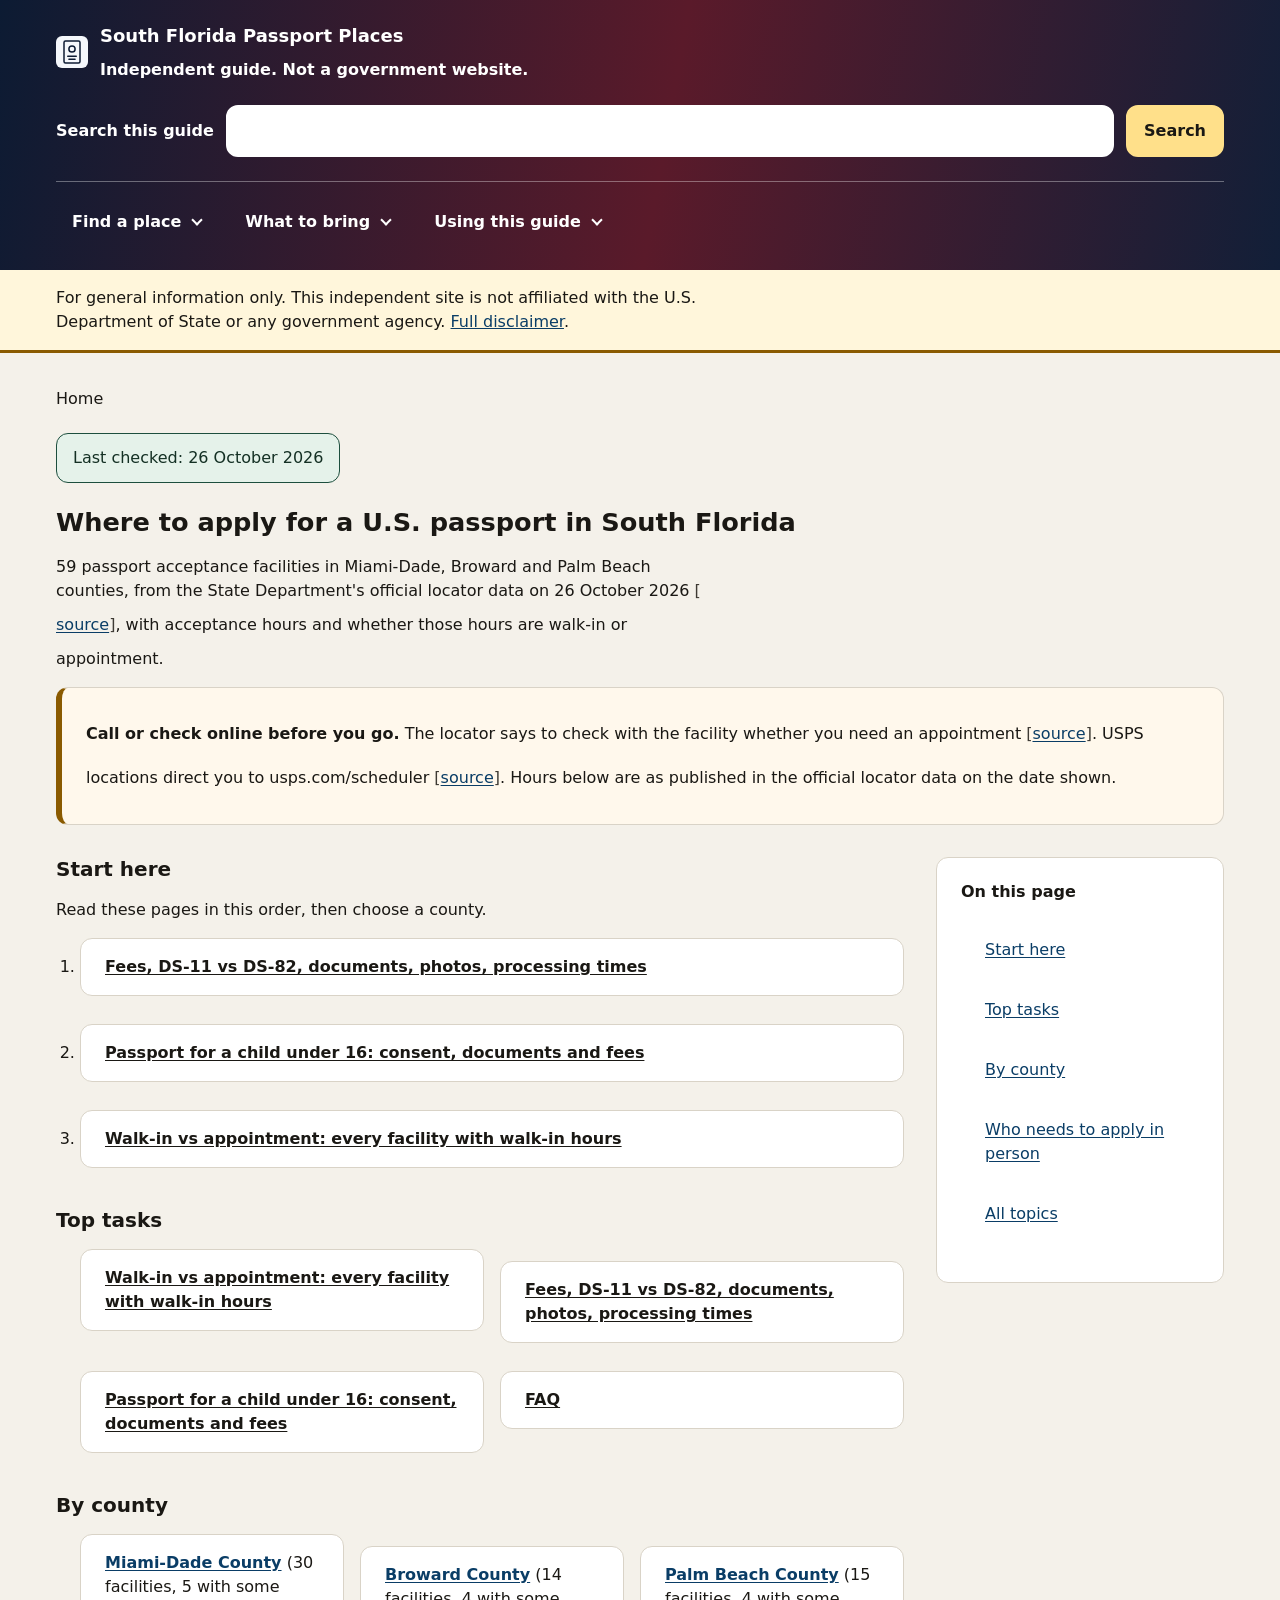
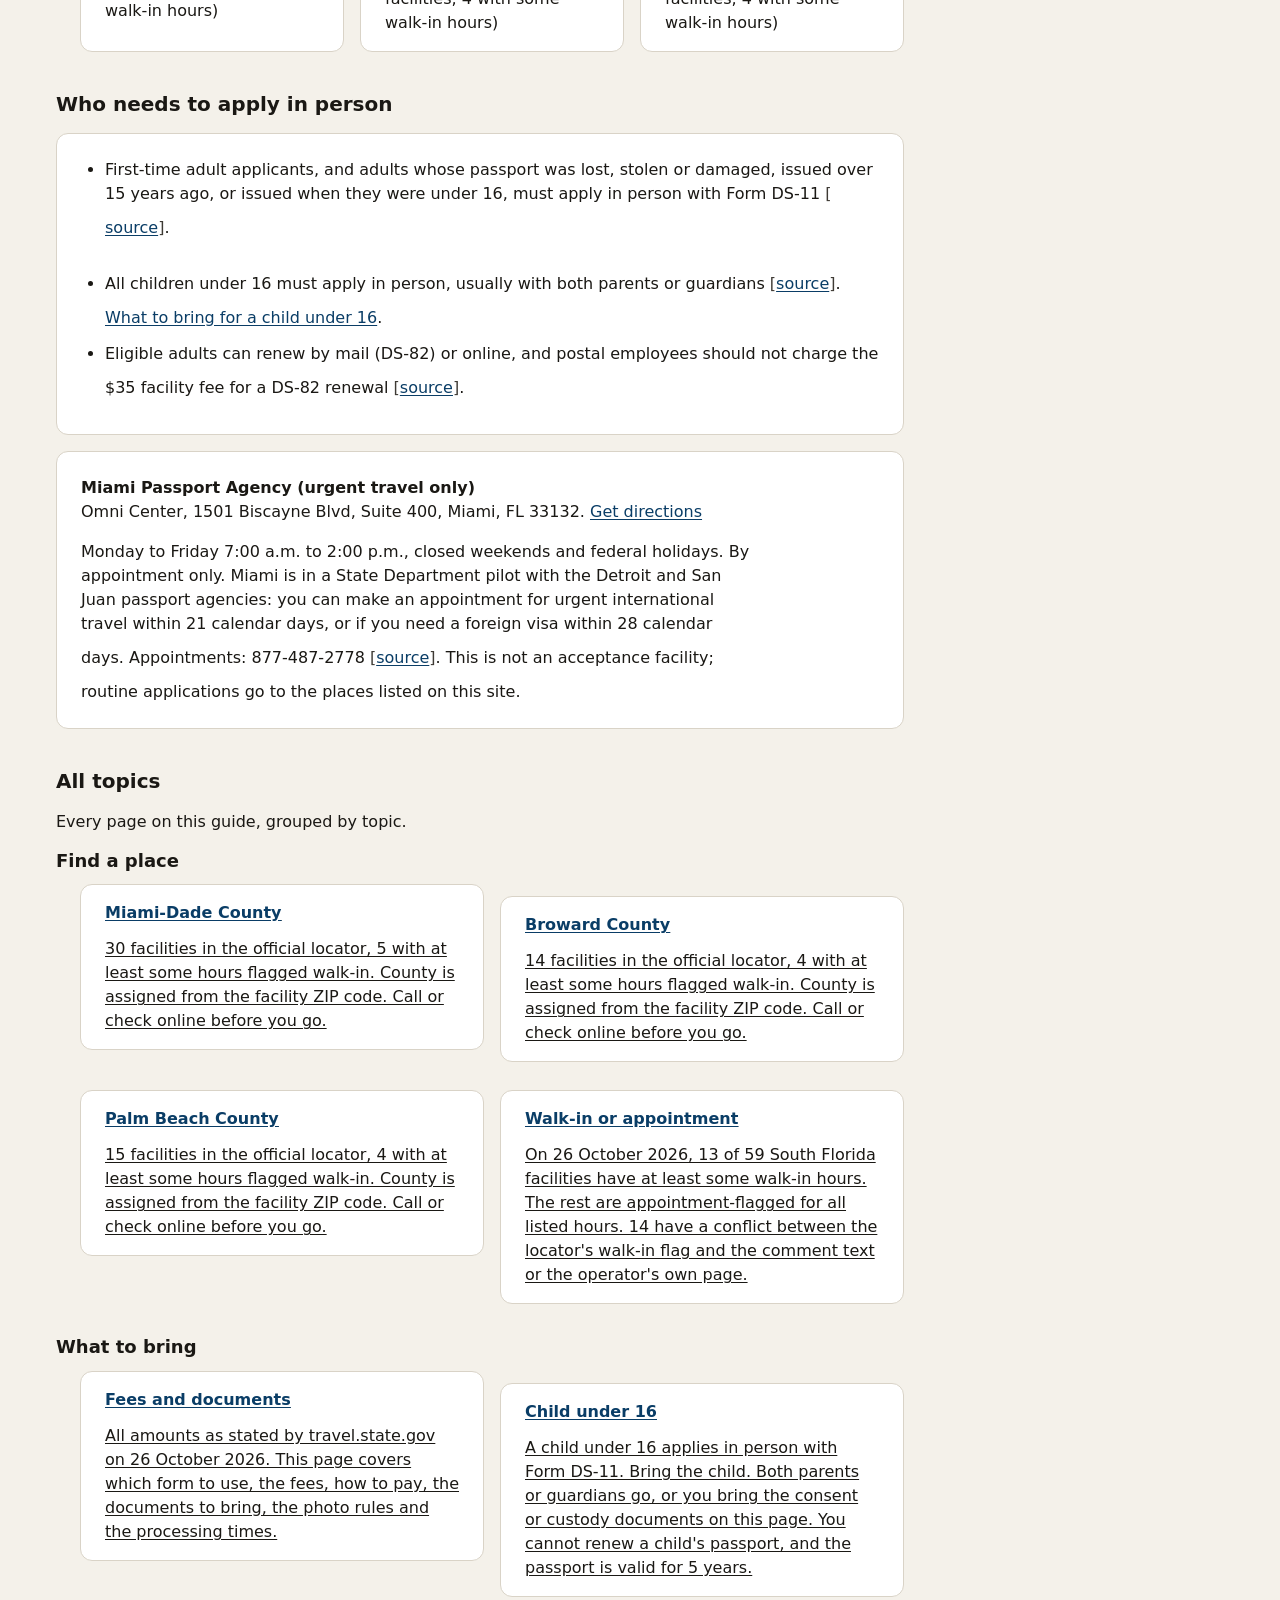
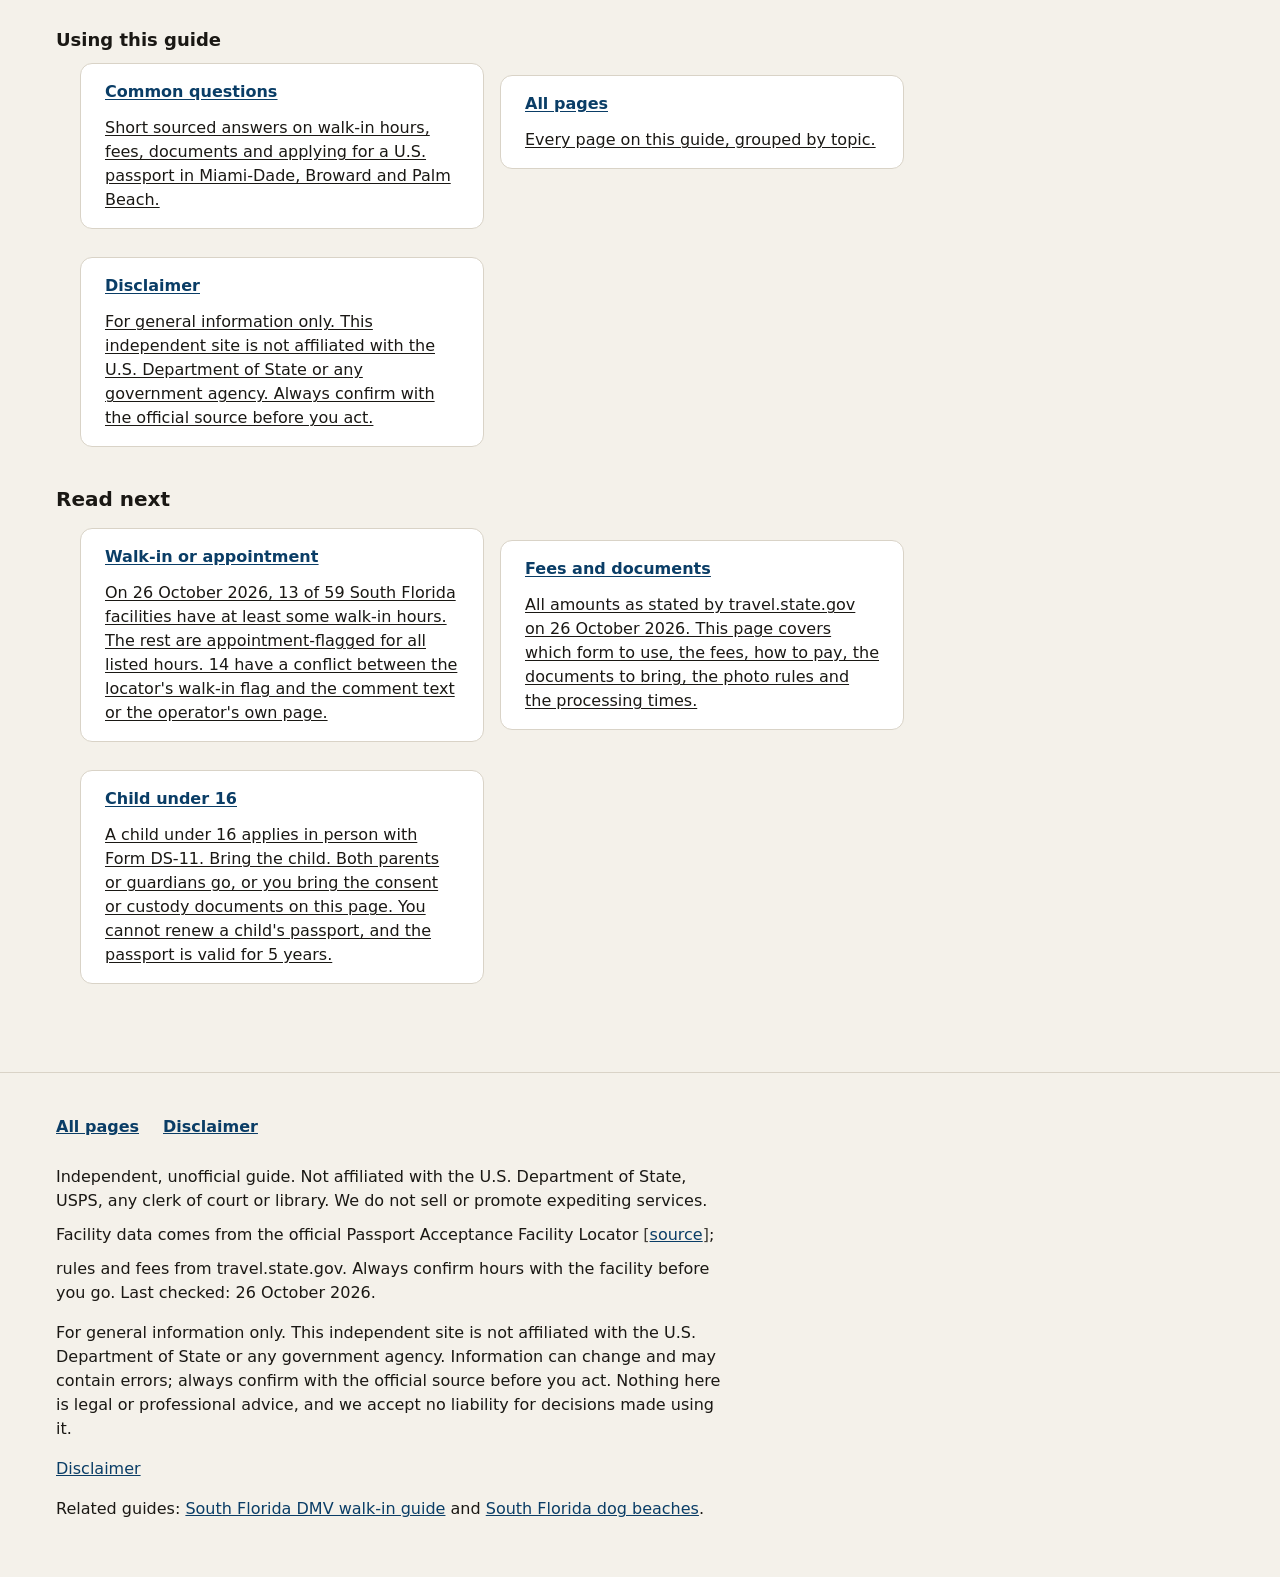
==== commit f610b7bd: "Add OpenStreetMap maps and directions for passport places. Pins use State Department coordinates whe" ====
--- a/site/index.html
+++ b/site/index.html
@@ -220,6 +220,13 @@
 :focus-visible{outline:3px solid var(--ink);outline-offset:2px}
 #site-header a:focus-visible,#site-header button:focus-visible,#site-header input:focus-visible,#site-header summary:focus-visible{outline-color:var(--gold);outline-offset:2px}
 .menu summary:focus-visible{outline-color:var(--ink)}
+.visually-hidden{position:absolute;width:1px;height:1px;padding:0;margin:-1px;overflow:hidden;clip:rect(0,0,0,0);white-space:nowrap;border:0}
+.loc-map{margin:0 0 var(--s-24)}
+.loc-map > p{max-width:66ch}
+.loc-map-canvas{height:320px;width:100%;background:#E7EFE9;color:var(--ink);border:1px solid var(--line);border-radius:12px;position:relative;z-index:0;isolation:isolate;padding:var(--s-16)}
+.loc-map-canvas.is-ready{padding:0}
+@media(min-width:720px){.loc-map-canvas{height:480px}}
+.leaflet-container{z-index:0;font-family:var(--font);font-size:1rem}
 @media(prefers-reduced-motion:reduce){html{scroll-behavior:auto}}
 @media(forced-colors:active){
 .card,.inshort,.notice,.jump,.toc,.pn a,.steps a,.tasks a,.menu summary,.search-toggle,.filterbox{border:1px solid CanvasText}
@@ -240,7 +247,7 @@
 <h2 id="by-county">By county</h2><ul class="grid"><li><a href="/counties/miami-dade/">Miami-Dade County</a> (30 facilities, 5 with some walk-in hours)</li><li><a href="/counties/broward/">Broward County</a> (14 facilities, 4 with some walk-in hours)</li><li><a href="/counties/palm-beach/">Palm Beach County</a> (15 facilities, 4 with some walk-in hours)</li></ul>
 <h2 id="who-needs-to-apply-in-person">Who needs to apply in person</h2><div class="card"><ul><li>First-time adult applicants, and adults whose passport was lost, stolen or damaged, issued over 15 years ago, or issued when they were under 16, must apply in person with Form DS-11 <span class="src">[<a href="https://travel.state.gov/content/travel/en/passports/need-passport/apply-in-person.html" rel="noopener">source</a>]</span>.</li>
 <li>All children under 16 must apply in person, usually with both parents or guardians <span class="src">[<a href="https://travel.state.gov/content/travel/en/passports/need-passport/under-16.html" rel="noopener">source</a>]</span>. <a href="/child-under-16/">What to bring for a child under 16</a>.</li><li>Eligible adults can renew by mail (DS-82) or online, and postal employees should not charge the $35 facility fee for a DS-82 renewal <span class="src">[<a href="https://travel.state.gov/content/travel/en/passports/have-passport/renew.html" rel="noopener">source</a>]</span>.</li></ul></div>
-<div class="card"><strong>Miami Passport Agency (urgent travel only)</strong><p>Omni Center, 1501 Biscayne Blvd, Suite 400, Miami, FL 33132. Monday to Friday 7:00 a.m. to 2:00 p.m., closed weekends and federal holidays. By appointment only. Miami is in a State Department pilot with the Detroit and San Juan passport agencies: you can make an appointment for urgent international travel within 21 calendar days, or if you need a foreign visa within 28 calendar days. Appointments: 877-487-2778 <span class="src">[<a href="https://travel.state.gov/en/passports/apply/get-fast/make-appointment/miami.html" rel="noopener">source</a>]</span>. This is not an acceptance facility; routine applications go to the places listed on this site.</p></div>
+<div class="card"><strong>Miami Passport Agency (urgent travel only)</strong><p>Omni Center, 1501 Biscayne Blvd, Suite 400, Miami, FL 33132. <a class="directions" href="https://www.google.com/maps/dir/?api=1&amp;destination=Omni%20Center%2C%201501%20Biscayne%20Blvd%2C%20Suite%20400%2C%20Miami%2C%20FL%2033132" target="_blank" rel="noopener">Get directions<span class="visually-hidden"> to the Miami Passport Agency, opens in a new tab</span></a></p><p>Monday to Friday 7:00 a.m. to 2:00 p.m., closed weekends and federal holidays. By appointment only. Miami is in a State Department pilot with the Detroit and San Juan passport agencies: you can make an appointment for urgent international travel within 21 calendar days, or if you need a foreign visa within 28 calendar days. Appointments: 877-487-2778 <span class="src">[<a href="https://travel.state.gov/en/passports/apply/get-fast/make-appointment/miami.html" rel="noopener">source</a>]</span>. This is not an acceptance facility; routine applications go to the places listed on this site.</p></div>
 <h2 id="all-topics">All topics</h2><p>Every page on this guide, grouped by topic.</p><section class="topic"><h3 id="find-a-place">Find a place</h3><ul class="link-grid"><li><a class="jump" href="/counties/miami-dade/"><span class="lt">Miami-Dade County</span><span class="ls">30 facilities in the official locator, 5 with at least some hours flagged walk-in. County is assigned from the facility ZIP code. Call or check online before you go.</span></a></li><li><a class="jump" href="/counties/broward/"><span class="lt">Broward County</span><span class="ls">14 facilities in the official locator, 4 with at least some hours flagged walk-in. County is assigned from the facility ZIP code. Call or check online before you go.</span></a></li><li><a class="jump" href="/counties/palm-beach/"><span class="lt">Palm Beach County</span><span class="ls">15 facilities in the official locator, 4 with at least some hours flagged walk-in. County is assigned from the facility ZIP code. Call or check online before you go.</span></a></li><li><a class="jump" href="/walk-in-vs-appointment/"><span class="lt">Walk-in or appointment</span><span class="ls">On 26 October 2026, 13 of 59 South Florida facilities have at least some walk-in hours. The rest are appointment-flagged for all listed hours. 14 have a conflict between the locator&#x27;s walk-in flag and the comment text or the operator&#x27;s own page.</span></a></li></ul></section><section class="topic"><h3 id="what-to-bring">What to bring</h3><ul class="link-grid"><li><a class="jump" href="/fees-and-documents/"><span class="lt">Fees and documents</span><span class="ls">All amounts as stated by travel.state.gov on 26 October 2026. This page covers which form to use, the fees, how to pay, the documents to bring, the photo rules and the processing times.</span></a></li><li><a class="jump" href="/child-under-16/"><span class="lt">Child under 16</span><span class="ls">A child under 16 applies in person with Form DS-11. Bring the child. Both parents or guardians go, or you bring the consent or custody documents on this page. You cannot renew a child&#x27;s passport, and the passport is valid for 5 years.</span></a></li></ul></section><section class="topic"><h3 id="using-this-guide">Using this guide</h3><ul class="link-grid"><li><a class="jump" href="/faq/"><span class="lt">Common questions</span><span class="ls">Short sourced answers on walk-in hours, fees, documents and applying for a U.S. passport in Miami-Dade, Broward and Palm Beach.</span></a></li><li><a class="jump" href="/find/"><span class="lt">All pages</span><span class="ls">Every page on this guide, grouped by topic.</span></a></li><li><a class="jump" href="/disclaimer/"><span class="lt">Disclaimer</span><span class="ls">For general information only. This independent site is not affiliated with the U.S. Department of State or any government agency. Always confirm with the official source before you act.</span></a></li></ul></section><aside class="readnext" aria-labelledby="read-next"><h2 id="read-next">Read next</h2><ul><li><a class="jump" href="/walk-in-vs-appointment/"><span class="lt">Walk-in or appointment</span><span class="ls">On 26 October 2026, 13 of 59 South Florida facilities have at least some walk-in hours. The rest are appointment-flagged for all listed hours. 14 have a conflict between the locator&#x27;s walk-in flag and the comment text or the operator&#x27;s own page.</span></a></li><li><a class="jump" href="/fees-and-documents/"><span class="lt">Fees and documents</span><span class="ls">All amounts as stated by travel.state.gov on 26 October 2026. This page covers which form to use, the fees, how to pay, the documents to bring, the photo rules and the processing times.</span></a></li><li><a class="jump" href="/child-under-16/"><span class="lt">Child under 16</span><span class="ls">A child under 16 applies in person with Form DS-11. Bring the child. Both parents or guardians go, or you bring the consent or custody documents on this page. You cannot renew a child&#x27;s passport, and the passport is valid for 5 years.</span></a></li></ul></aside></div></div></article></div></main>
 <footer><div class="shell"><nav class="footnav" aria-label="About this guide"><a href="/find/">All pages</a><a href="/disclaimer/">Disclaimer</a></nav><p>Independent, unofficial guide. Not affiliated with the U.S. Department of State, USPS, any clerk of court or library. We do not sell or promote expediting services. Facility data comes from the official Passport Acceptance Facility Locator <span class="src">[<a href="https://passportfacilitylocator.travel.state.gov/" rel="noopener">source</a>]</span>; rules and fees from travel.state.gov. Always confirm hours with the facility before you go. Last checked: 26 October 2026.</p><p>For general information only. This independent site is not affiliated with the U.S. Department of State or any government agency. Information can change and may contain errors; always confirm with the official source before you act. Nothing here is legal or professional advice, and we accept no liability for decisions made using it.</p><p><a href="/disclaimer/">Disclaimer</a></p><p class="related">Related guides: <a href="https://south-florida-dmv-walkin-guide.vercel.app/" rel="noopener">South Florida DMV walk-in guide</a> and <a href="https://south-florida-dog-beaches.vercel.app/" rel="noopener">South Florida dog beaches</a>.</p></div></footer>
 <script type="application/json" id="search-data">[{"u": "/", "t": "Home", "s": "59 passport acceptance facilities in Miami-Dade, Broward and Palm Beach, with acceptance hours and whether those hours are walk-in or appointment.", "g": "Home", "k": "home start passport south florida"}, {"u": "/counties/miami-dade/", "t": "Miami-Dade County", "s": "30 facilities in the official locator, 5 with at least some hours flagged walk-in. County is assigned from the facility ZIP code. Call or check online before you go.", "g": "Find a place", "k": "miami dade county post office library clerk zip"}, {"u": "/counties/broward/", "t": "Broward County", "s": "14 facilities in the official locator, 4 with at least some hours flagged walk-in. County is assigned from the facility ZIP code. Call or check online before you go.", "g": "Find a place", "k": "broward county fort lauderdale hollywood deerfield"}, {"u": "/counties/palm-beach/", "t": "Palm Beach County", "s": "15 facilities in the official locator, 4 with at least some hours flagged walk-in. County is assigned from the facility ZIP code. Call or check online before you go.", "g": "Find a place", "k": "palm beach county west palm delray"}, {"u": "/walk-in-vs-appointment/", "t": "Walk-in or appointment", "s": "On 26 October 2026, 13 of 59 South Florida facilities have at least some walk-in hours. The rest are appointment-flagged for all listed hours. 14 have a conflict between the locator's walk-in flag and the comment text or the operator's own page.", "g": "Find a place", "k": "walk-in walk in appointment hours usps post office"}, {"u": "/fees-and-documents/", "t": "Fees and documents", "s": "All amounts as stated by travel.state.gov on 26 October 2026. This page covers which form to use, the fees, how to pay, the documents to bring, the photo rules and the processing times.", "g": "What to bring", "k": "fees cost ds-11 ds-82 photo documents processing form"}, {"u": "/child-under-16/", "t": "Child under 16", "s": "A child under 16 applies in person with Form DS-11. Bring the child. Both parents or guardians go, or you bring the consent or custody documents on this page. You cannot renew a child's passport, and the passport is valid for 5 years.", "g": "What to bring", "k": "child minor under 16 ds-3053 consent parents baby"}, {"u": "/faq/", "t": "Common questions", "s": "Short sourced answers on walk-in hours, fees, documents and applying for a U.S. passport in Miami-Dade, Broward and Palm Beach.", "g": "Using this guide", "k": "faq questions answers frequently asked"}, {"u": "/find/", "t": "All pages", "s": "Every page on this guide, grouped by topic.", "g": "Using this guide", "k": "search index all pages find"}, {"u": "/disclaimer/", "t": "Disclaimer", "s": "For general information only. This independent site is not affiliated with the U.S. Department of State or any government agency. Always confirm with the official source before you act.", "g": "Using this guide", "k": "disclaimer liability warranty not affiliated"}]</script><script>(function(){
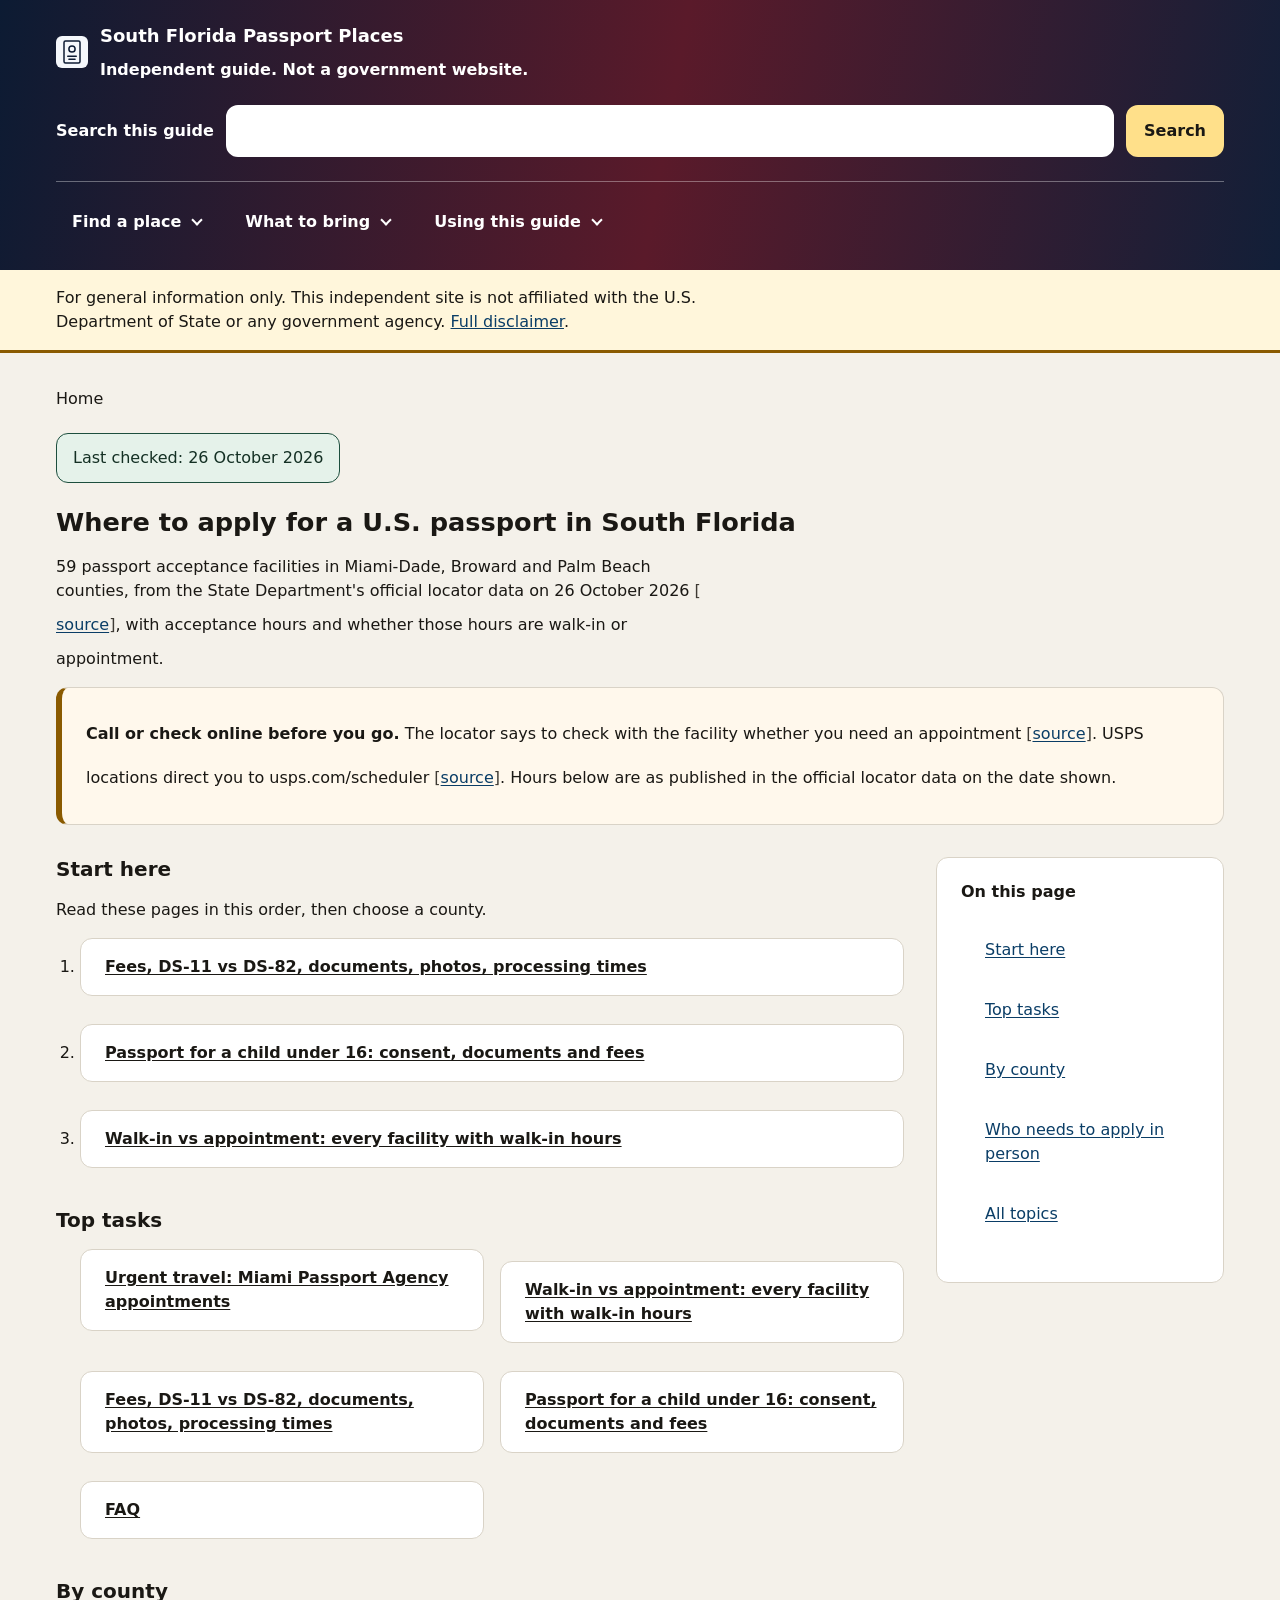
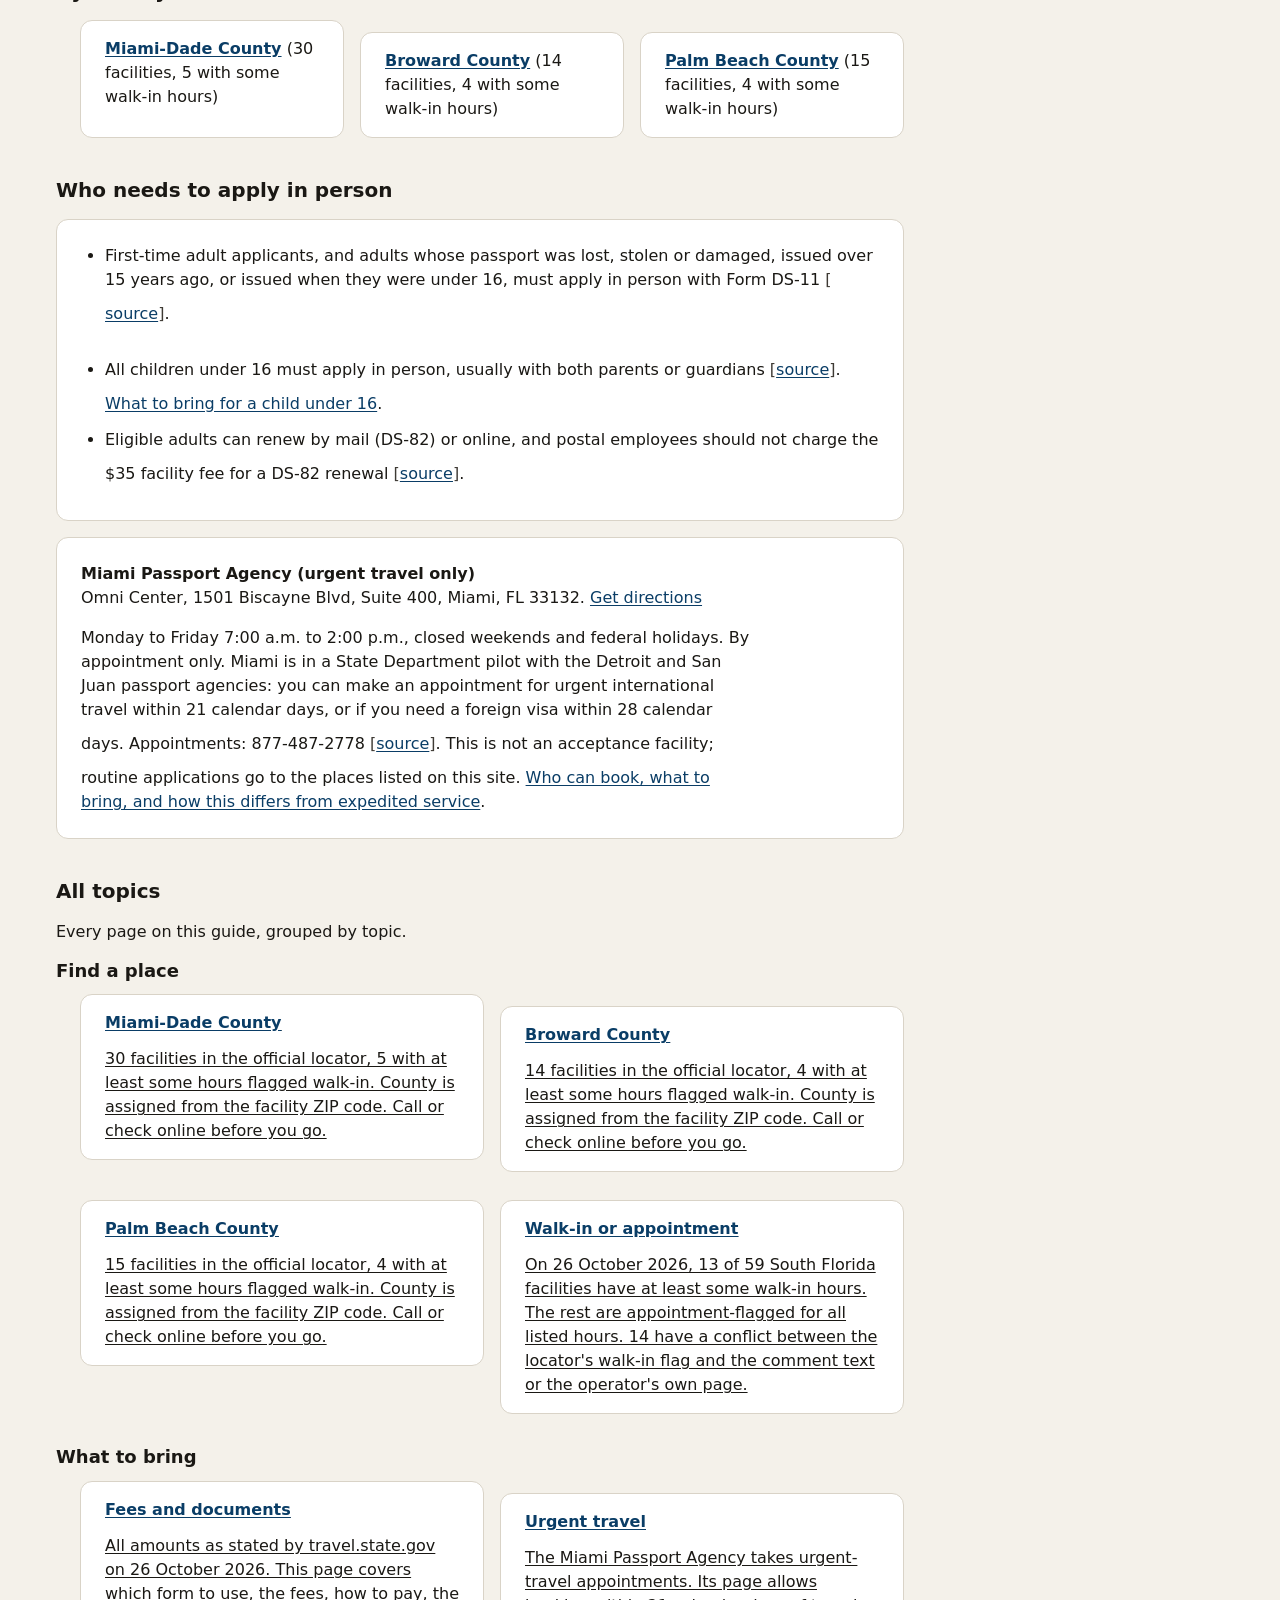
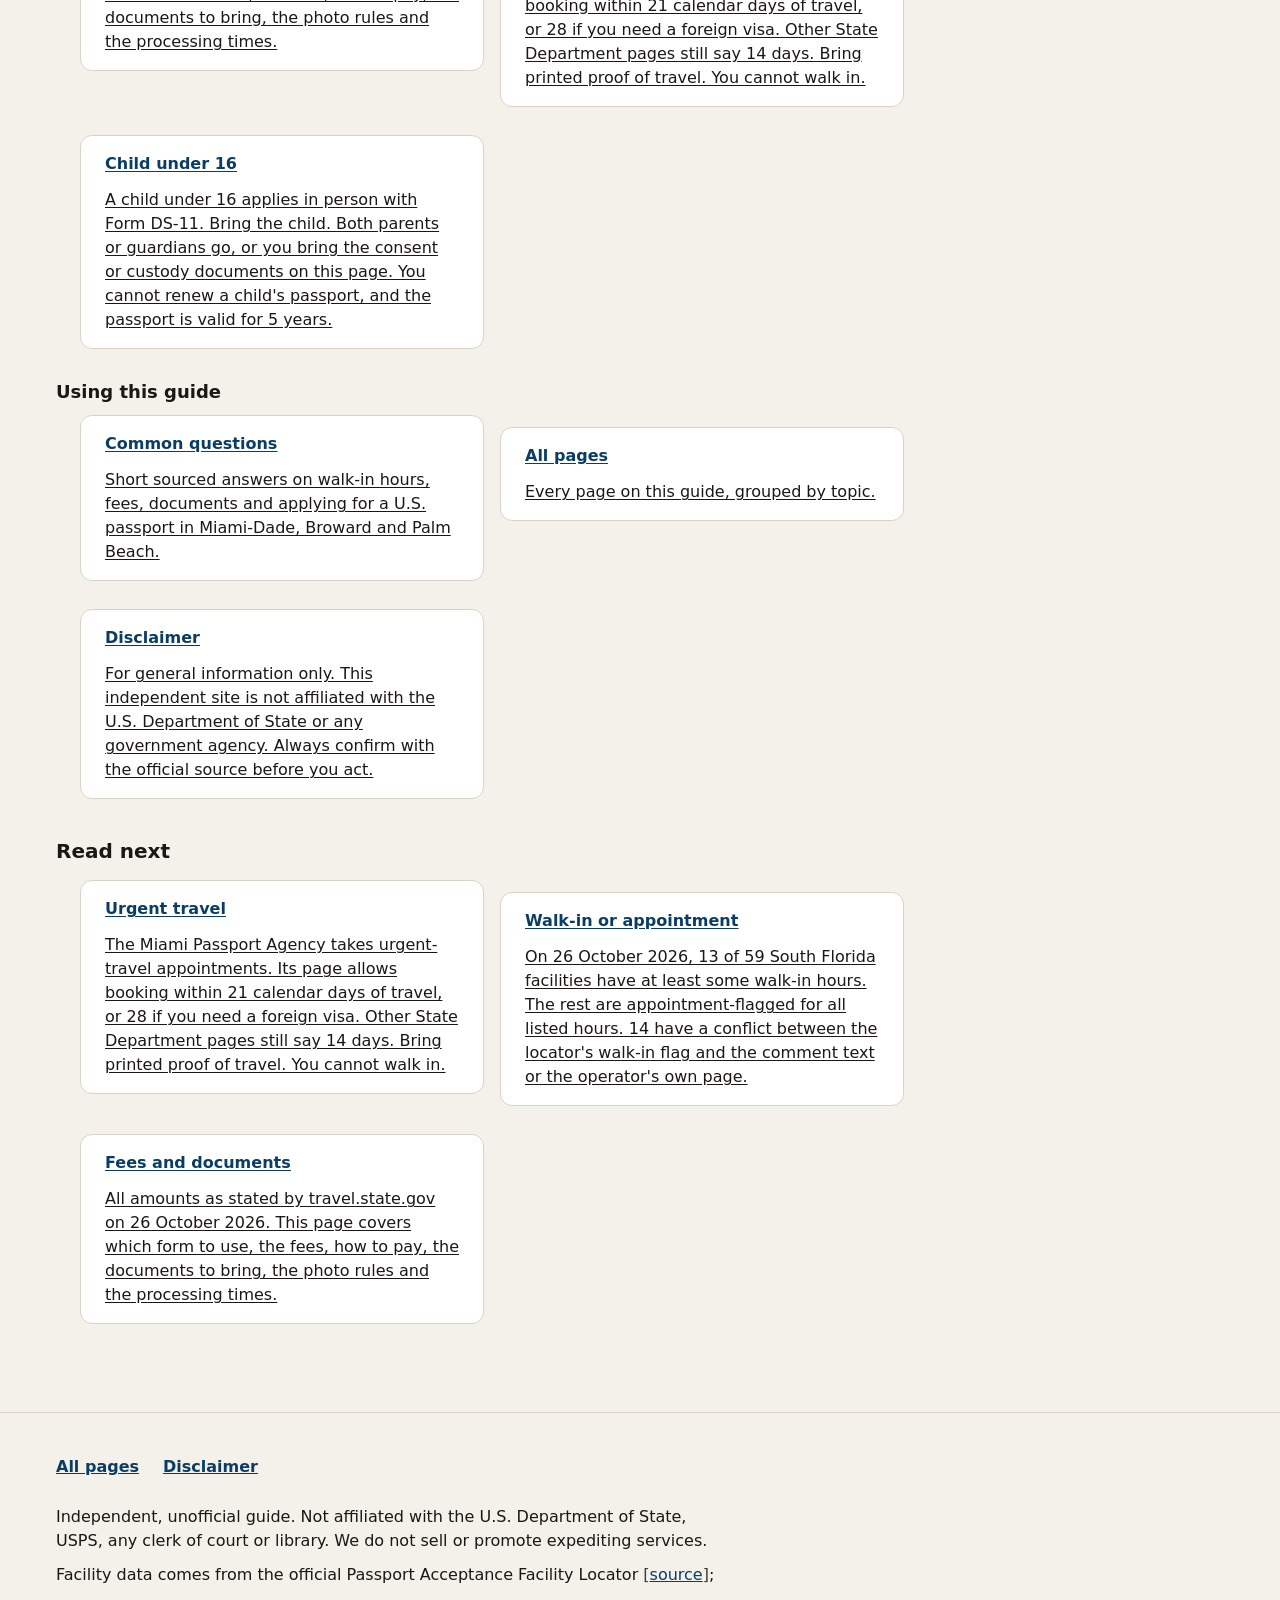
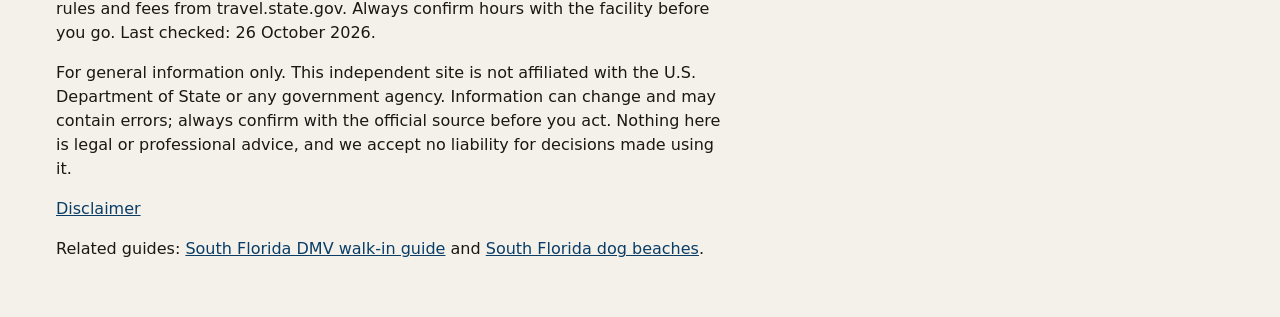
==== commit 77b7c2a8: "Add a Miami Passport Agency page for urgent travel. Explain who can book, how to make the appointmen" ====
--- a/site/index.html
+++ b/site/index.html
@@ -238,19 +238,19 @@
 <a class="brand" href="/" aria-current="page"><svg class="mark" viewBox="0 0 32 32" aria-hidden="true" focusable="false"><rect width="32" height="32" rx="6" fill="#F4F7FB"/><rect x="8" y="5" width="16" height="22" rx="1.5" fill="#F4F7FB" stroke="#0C1B33" stroke-width="1.5"/><circle cx="16" cy="13" r="3.1" fill="none" stroke="#0C1B33" stroke-width="1.5"/><rect x="11" y="19.5" width="10" height="1.5" rx="0.75" fill="#0C1B33"/><rect x="12.2" y="22.5" width="7.6" height="1.5" rx="0.75" fill="#0C1B33"/></svg><span class="name"><span class="name-main">South Florida Passport Places</span><span class="name-compact">Passport places</span><span class="name-sub">Independent guide. Not a government website.</span></span></a>
 <button type="button" class="search-toggle" aria-expanded="false" aria-controls="site-search"><svg class="search-icon" viewBox="0 0 24 24" aria-hidden="true" focusable="false"><circle cx="10.5" cy="10.5" r="6.5" fill="none" stroke="currentColor" stroke-width="2"/><path d="M15.5 15.5 20 20" fill="none" stroke="currentColor" stroke-width="2" stroke-linecap="round"/></svg><span class="search-toggle-text">Search</span></button>
 <div class="search-wrap" id="site-search"><form class="sitesearch" role="search" action="/find/" method="get"><label for="q">Search this guide</label><input id="q" name="q" type="search" autocomplete="off" autocapitalize="off" autocorrect="off" spellcheck="false"><button type="submit">Search</button></form><div id="search-results" class="search-results" hidden role="region" aria-live="polite" aria-label="Matching pages"></div></div>
-<details class="menu"><summary>Topics</summary></details><nav id="site-nav" class="top" aria-label="Topics" tabindex="0"><details class="grp"><summary>Find a place</summary><div class="glinks"><a href="/counties/miami-dade/">Miami-Dade County</a><a href="/counties/broward/">Broward County</a><a href="/counties/palm-beach/">Palm Beach County</a><a href="/walk-in-vs-appointment/">Walk-in or appointment</a></div></details><details class="grp"><summary>What to bring</summary><div class="glinks"><a href="/fees-and-documents/">Fees and documents</a><a href="/child-under-16/">Child under 16</a></div></details><details class="grp"><summary>Using this guide</summary><div class="glinks"><a href="/faq/">Common questions</a><a href="/find/">All pages</a><a href="/disclaimer/">Disclaimer</a></div></details></nav>
+<details class="menu"><summary>Topics</summary></details><nav id="site-nav" class="top" aria-label="Topics" tabindex="0"><details class="grp"><summary>Find a place</summary><div class="glinks"><a href="/counties/miami-dade/">Miami-Dade County</a><a href="/counties/broward/">Broward County</a><a href="/counties/palm-beach/">Palm Beach County</a><a href="/walk-in-vs-appointment/">Walk-in or appointment</a></div></details><details class="grp"><summary>What to bring</summary><div class="glinks"><a href="/fees-and-documents/">Fees and documents</a><a href="/urgent-travel/">Urgent travel</a><a href="/child-under-16/">Child under 16</a></div></details><details class="grp"><summary>Using this guide</summary><div class="glinks"><a href="/faq/">Common questions</a><a href="/find/">All pages</a><a href="/disclaimer/">Disclaimer</a></div></details></nav>
 <span class="nav-fade nav-fade-left" aria-hidden="true"></span><span class="nav-fade nav-fade-right" aria-hidden="true"></span><span class="nav-hint" aria-hidden="true"></span>
 </div></header></div>
 <main id="content" tabindex="-1"><div class="notice" role="note"><div class="shell"><p>For general information only. This independent site is not affiliated with the U.S. Department of State or any government agency. <a href="/disclaimer/">Full disclaimer</a>.</p></div></div><div class="shell"><nav class="crumbs" aria-label="Breadcrumb"><ol><li><span aria-current="page">Home</span></li></ol></nav><p class="meta"><span class="checked">Last checked: 26 October 2026</span></p><article class="content" aria-labelledby="page-title"><div class="head-block"><h1 id="page-title">Where to apply for a U.S. passport in South Florida</h1><p>59 passport acceptance facilities in Miami-Dade, Broward and Palm Beach counties, from the State Department's official locator data on 26 October 2026 <span class="src">[<a href="https://passportfacilitylocator.travel.state.gov/" rel="noopener">source</a>]</span>, with acceptance hours and whether those hours are walk-in or appointment.</p><div class="card note"><strong>Call or check online before you go.</strong> The locator says to check with the facility whether you need an appointment <span class="src">[<a href="https://travel.state.gov/content/travel/en/passports/need-passport/apply-in-person.html" rel="noopener">source</a>]</span>. USPS locations direct you to usps.com/scheduler <span class="src">[<a href="https://www.usps.com/scheduler" rel="noopener">source</a>]</span>. Hours below are as published in the official locator data on the date shown.</div>
 </div><div class="layout has-toc"><nav class="toc" aria-label="On this page"><details class="toc-details" open><summary>On this page</summary><ul><li><a href="#start-here">Start here</a></li><li><a href="#top-tasks">Top tasks</a></li><li><a href="#by-county">By county</a></li><li><a href="#who-needs-to-apply-in-person">Who needs to apply in person</a></li><li><a href="#all-topics">All topics</a></li></ul></details><script>if(window.matchMedia("(min-width:960px)").matches){var d=document.currentScript.previousElementSibling;if(d&&d.tagName==="DETAILS")d.open=true;}</script></nav><div class="rest"><h2 id="start-here">Start here</h2><p>Read these pages in this order, then choose a county.</p><ol class="steps"><li><a href="/fees-and-documents/">Fees, DS-11 vs DS-82, documents, photos, processing times</a></li><li><a href="/child-under-16/">Passport for a child under 16: consent, documents and fees</a></li><li><a href="/walk-in-vs-appointment/">Walk-in vs appointment: every facility with walk-in hours</a></li></ol>
-<h2 id="top-tasks">Top tasks</h2><ul class="tasks"><li><a href="/walk-in-vs-appointment/">Walk-in vs appointment: every facility with walk-in hours</a></li><li><a href="/fees-and-documents/">Fees, DS-11 vs DS-82, documents, photos, processing times</a></li><li><a href="/child-under-16/">Passport for a child under 16: consent, documents and fees</a></li><li><a href="/faq/">FAQ</a></li></ul>
+<h2 id="top-tasks">Top tasks</h2><ul class="tasks"><li><a href="/urgent-travel/">Urgent travel: Miami Passport Agency appointments</a></li><li><a href="/walk-in-vs-appointment/">Walk-in vs appointment: every facility with walk-in hours</a></li><li><a href="/fees-and-documents/">Fees, DS-11 vs DS-82, documents, photos, processing times</a></li><li><a href="/child-under-16/">Passport for a child under 16: consent, documents and fees</a></li><li><a href="/faq/">FAQ</a></li></ul>
 <h2 id="by-county">By county</h2><ul class="grid"><li><a href="/counties/miami-dade/">Miami-Dade County</a> (30 facilities, 5 with some walk-in hours)</li><li><a href="/counties/broward/">Broward County</a> (14 facilities, 4 with some walk-in hours)</li><li><a href="/counties/palm-beach/">Palm Beach County</a> (15 facilities, 4 with some walk-in hours)</li></ul>
 <h2 id="who-needs-to-apply-in-person">Who needs to apply in person</h2><div class="card"><ul><li>First-time adult applicants, and adults whose passport was lost, stolen or damaged, issued over 15 years ago, or issued when they were under 16, must apply in person with Form DS-11 <span class="src">[<a href="https://travel.state.gov/content/travel/en/passports/need-passport/apply-in-person.html" rel="noopener">source</a>]</span>.</li>
 <li>All children under 16 must apply in person, usually with both parents or guardians <span class="src">[<a href="https://travel.state.gov/content/travel/en/passports/need-passport/under-16.html" rel="noopener">source</a>]</span>. <a href="/child-under-16/">What to bring for a child under 16</a>.</li><li>Eligible adults can renew by mail (DS-82) or online, and postal employees should not charge the $35 facility fee for a DS-82 renewal <span class="src">[<a href="https://travel.state.gov/content/travel/en/passports/have-passport/renew.html" rel="noopener">source</a>]</span>.</li></ul></div>
-<div class="card"><strong>Miami Passport Agency (urgent travel only)</strong><p>Omni Center, 1501 Biscayne Blvd, Suite 400, Miami, FL 33132. <a class="directions" href="https://www.google.com/maps/dir/?api=1&amp;destination=Omni%20Center%2C%201501%20Biscayne%20Blvd%2C%20Suite%20400%2C%20Miami%2C%20FL%2033132" target="_blank" rel="noopener">Get directions<span class="visually-hidden"> to the Miami Passport Agency, opens in a new tab</span></a></p><p>Monday to Friday 7:00 a.m. to 2:00 p.m., closed weekends and federal holidays. By appointment only. Miami is in a State Department pilot with the Detroit and San Juan passport agencies: you can make an appointment for urgent international travel within 21 calendar days, or if you need a foreign visa within 28 calendar days. Appointments: 877-487-2778 <span class="src">[<a href="https://travel.state.gov/en/passports/apply/get-fast/make-appointment/miami.html" rel="noopener">source</a>]</span>. This is not an acceptance facility; routine applications go to the places listed on this site.</p></div>
-<h2 id="all-topics">All topics</h2><p>Every page on this guide, grouped by topic.</p><section class="topic"><h3 id="find-a-place">Find a place</h3><ul class="link-grid"><li><a class="jump" href="/counties/miami-dade/"><span class="lt">Miami-Dade County</span><span class="ls">30 facilities in the official locator, 5 with at least some hours flagged walk-in. County is assigned from the facility ZIP code. Call or check online before you go.</span></a></li><li><a class="jump" href="/counties/broward/"><span class="lt">Broward County</span><span class="ls">14 facilities in the official locator, 4 with at least some hours flagged walk-in. County is assigned from the facility ZIP code. Call or check online before you go.</span></a></li><li><a class="jump" href="/counties/palm-beach/"><span class="lt">Palm Beach County</span><span class="ls">15 facilities in the official locator, 4 with at least some hours flagged walk-in. County is assigned from the facility ZIP code. Call or check online before you go.</span></a></li><li><a class="jump" href="/walk-in-vs-appointment/"><span class="lt">Walk-in or appointment</span><span class="ls">On 26 October 2026, 13 of 59 South Florida facilities have at least some walk-in hours. The rest are appointment-flagged for all listed hours. 14 have a conflict between the locator&#x27;s walk-in flag and the comment text or the operator&#x27;s own page.</span></a></li></ul></section><section class="topic"><h3 id="what-to-bring">What to bring</h3><ul class="link-grid"><li><a class="jump" href="/fees-and-documents/"><span class="lt">Fees and documents</span><span class="ls">All amounts as stated by travel.state.gov on 26 October 2026. This page covers which form to use, the fees, how to pay, the documents to bring, the photo rules and the processing times.</span></a></li><li><a class="jump" href="/child-under-16/"><span class="lt">Child under 16</span><span class="ls">A child under 16 applies in person with Form DS-11. Bring the child. Both parents or guardians go, or you bring the consent or custody documents on this page. You cannot renew a child&#x27;s passport, and the passport is valid for 5 years.</span></a></li></ul></section><section class="topic"><h3 id="using-this-guide">Using this guide</h3><ul class="link-grid"><li><a class="jump" href="/faq/"><span class="lt">Common questions</span><span class="ls">Short sourced answers on walk-in hours, fees, documents and applying for a U.S. passport in Miami-Dade, Broward and Palm Beach.</span></a></li><li><a class="jump" href="/find/"><span class="lt">All pages</span><span class="ls">Every page on this guide, grouped by topic.</span></a></li><li><a class="jump" href="/disclaimer/"><span class="lt">Disclaimer</span><span class="ls">For general information only. This independent site is not affiliated with the U.S. Department of State or any government agency. Always confirm with the official source before you act.</span></a></li></ul></section><aside class="readnext" aria-labelledby="read-next"><h2 id="read-next">Read next</h2><ul><li><a class="jump" href="/walk-in-vs-appointment/"><span class="lt">Walk-in or appointment</span><span class="ls">On 26 October 2026, 13 of 59 South Florida facilities have at least some walk-in hours. The rest are appointment-flagged for all listed hours. 14 have a conflict between the locator&#x27;s walk-in flag and the comment text or the operator&#x27;s own page.</span></a></li><li><a class="jump" href="/fees-and-documents/"><span class="lt">Fees and documents</span><span class="ls">All amounts as stated by travel.state.gov on 26 October 2026. This page covers which form to use, the fees, how to pay, the documents to bring, the photo rules and the processing times.</span></a></li><li><a class="jump" href="/child-under-16/"><span class="lt">Child under 16</span><span class="ls">A child under 16 applies in person with Form DS-11. Bring the child. Both parents or guardians go, or you bring the consent or custody documents on this page. You cannot renew a child&#x27;s passport, and the passport is valid for 5 years.</span></a></li></ul></aside></div></div></article></div></main>
+<div class="card"><strong>Miami Passport Agency (urgent travel only)</strong><p>Omni Center, 1501 Biscayne Blvd, Suite 400, Miami, FL 33132. <a class="directions" href="https://www.google.com/maps/dir/?api=1&amp;destination=Omni%20Center%2C%201501%20Biscayne%20Blvd%2C%20Suite%20400%2C%20Miami%2C%20FL%2033132" target="_blank" rel="noopener">Get directions<span class="visually-hidden"> to the Miami Passport Agency, opens in a new tab</span></a></p><p>Monday to Friday 7:00 a.m. to 2:00 p.m., closed weekends and federal holidays. By appointment only. Miami is in a State Department pilot with the Detroit and San Juan passport agencies: you can make an appointment for urgent international travel within 21 calendar days, or if you need a foreign visa within 28 calendar days. Appointments: 877-487-2778 <span class="src">[<a href="https://travel.state.gov/en/passports/apply/get-fast/make-appointment/miami.html" rel="noopener">source</a>]</span>. This is not an acceptance facility; routine applications go to the places listed on this site. <a href="/urgent-travel/">Who can book, what to bring, and how this differs from expedited service</a>.</p></div>
+<h2 id="all-topics">All topics</h2><p>Every page on this guide, grouped by topic.</p><section class="topic"><h3 id="find-a-place">Find a place</h3><ul class="link-grid"><li><a class="jump" href="/counties/miami-dade/"><span class="lt">Miami-Dade County</span><span class="ls">30 facilities in the official locator, 5 with at least some hours flagged walk-in. County is assigned from the facility ZIP code. Call or check online before you go.</span></a></li><li><a class="jump" href="/counties/broward/"><span class="lt">Broward County</span><span class="ls">14 facilities in the official locator, 4 with at least some hours flagged walk-in. County is assigned from the facility ZIP code. Call or check online before you go.</span></a></li><li><a class="jump" href="/counties/palm-beach/"><span class="lt">Palm Beach County</span><span class="ls">15 facilities in the official locator, 4 with at least some hours flagged walk-in. County is assigned from the facility ZIP code. Call or check online before you go.</span></a></li><li><a class="jump" href="/walk-in-vs-appointment/"><span class="lt">Walk-in or appointment</span><span class="ls">On 26 October 2026, 13 of 59 South Florida facilities have at least some walk-in hours. The rest are appointment-flagged for all listed hours. 14 have a conflict between the locator&#x27;s walk-in flag and the comment text or the operator&#x27;s own page.</span></a></li></ul></section><section class="topic"><h3 id="what-to-bring">What to bring</h3><ul class="link-grid"><li><a class="jump" href="/fees-and-documents/"><span class="lt">Fees and documents</span><span class="ls">All amounts as stated by travel.state.gov on 26 October 2026. This page covers which form to use, the fees, how to pay, the documents to bring, the photo rules and the processing times.</span></a></li><li><a class="jump" href="/urgent-travel/"><span class="lt">Urgent travel</span><span class="ls">The Miami Passport Agency takes urgent-travel appointments. Its page allows booking within 21 calendar days of travel, or 28 if you need a foreign visa. Other State Department pages still say 14 days. Bring printed proof of travel. You cannot walk in.</span></a></li><li><a class="jump" href="/child-under-16/"><span class="lt">Child under 16</span><span class="ls">A child under 16 applies in person with Form DS-11. Bring the child. Both parents or guardians go, or you bring the consent or custody documents on this page. You cannot renew a child&#x27;s passport, and the passport is valid for 5 years.</span></a></li></ul></section><section class="topic"><h3 id="using-this-guide">Using this guide</h3><ul class="link-grid"><li><a class="jump" href="/faq/"><span class="lt">Common questions</span><span class="ls">Short sourced answers on walk-in hours, fees, documents and applying for a U.S. passport in Miami-Dade, Broward and Palm Beach.</span></a></li><li><a class="jump" href="/find/"><span class="lt">All pages</span><span class="ls">Every page on this guide, grouped by topic.</span></a></li><li><a class="jump" href="/disclaimer/"><span class="lt">Disclaimer</span><span class="ls">For general information only. This independent site is not affiliated with the U.S. Department of State or any government agency. Always confirm with the official source before you act.</span></a></li></ul></section><aside class="readnext" aria-labelledby="read-next"><h2 id="read-next">Read next</h2><ul><li><a class="jump" href="/urgent-travel/"><span class="lt">Urgent travel</span><span class="ls">The Miami Passport Agency takes urgent-travel appointments. Its page allows booking within 21 calendar days of travel, or 28 if you need a foreign visa. Other State Department pages still say 14 days. Bring printed proof of travel. You cannot walk in.</span></a></li><li><a class="jump" href="/walk-in-vs-appointment/"><span class="lt">Walk-in or appointment</span><span class="ls">On 26 October 2026, 13 of 59 South Florida facilities have at least some walk-in hours. The rest are appointment-flagged for all listed hours. 14 have a conflict between the locator&#x27;s walk-in flag and the comment text or the operator&#x27;s own page.</span></a></li><li><a class="jump" href="/fees-and-documents/"><span class="lt">Fees and documents</span><span class="ls">All amounts as stated by travel.state.gov on 26 October 2026. This page covers which form to use, the fees, how to pay, the documents to bring, the photo rules and the processing times.</span></a></li></ul></aside></div></div></article></div></main>
 <footer><div class="shell"><nav class="footnav" aria-label="About this guide"><a href="/find/">All pages</a><a href="/disclaimer/">Disclaimer</a></nav><p>Independent, unofficial guide. Not affiliated with the U.S. Department of State, USPS, any clerk of court or library. We do not sell or promote expediting services. Facility data comes from the official Passport Acceptance Facility Locator <span class="src">[<a href="https://passportfacilitylocator.travel.state.gov/" rel="noopener">source</a>]</span>; rules and fees from travel.state.gov. Always confirm hours with the facility before you go. Last checked: 26 October 2026.</p><p>For general information only. This independent site is not affiliated with the U.S. Department of State or any government agency. Information can change and may contain errors; always confirm with the official source before you act. Nothing here is legal or professional advice, and we accept no liability for decisions made using it.</p><p><a href="/disclaimer/">Disclaimer</a></p><p class="related">Related guides: <a href="https://south-florida-dmv-walkin-guide.vercel.app/" rel="noopener">South Florida DMV walk-in guide</a> and <a href="https://south-florida-dog-beaches.vercel.app/" rel="noopener">South Florida dog beaches</a>.</p></div></footer>
-<script type="application/json" id="search-data">[{"u": "/", "t": "Home", "s": "59 passport acceptance facilities in Miami-Dade, Broward and Palm Beach, with acceptance hours and whether those hours are walk-in or appointment.", "g": "Home", "k": "home start passport south florida"}, {"u": "/counties/miami-dade/", "t": "Miami-Dade County", "s": "30 facilities in the official locator, 5 with at least some hours flagged walk-in. County is assigned from the facility ZIP code. Call or check online before you go.", "g": "Find a place", "k": "miami dade county post office library clerk zip"}, {"u": "/counties/broward/", "t": "Broward County", "s": "14 facilities in the official locator, 4 with at least some hours flagged walk-in. County is assigned from the facility ZIP code. Call or check online before you go.", "g": "Find a place", "k": "broward county fort lauderdale hollywood deerfield"}, {"u": "/counties/palm-beach/", "t": "Palm Beach County", "s": "15 facilities in the official locator, 4 with at least some hours flagged walk-in. County is assigned from the facility ZIP code. Call or check online before you go.", "g": "Find a place", "k": "palm beach county west palm delray"}, {"u": "/walk-in-vs-appointment/", "t": "Walk-in or appointment", "s": "On 26 October 2026, 13 of 59 South Florida facilities have at least some walk-in hours. The rest are appointment-flagged for all listed hours. 14 have a conflict between the locator's walk-in flag and the comment text or the operator's own page.", "g": "Find a place", "k": "walk-in walk in appointment hours usps post office"}, {"u": "/fees-and-documents/", "t": "Fees and documents", "s": "All amounts as stated by travel.state.gov on 26 October 2026. This page covers which form to use, the fees, how to pay, the documents to bring, the photo rules and the processing times.", "g": "What to bring", "k": "fees cost ds-11 ds-82 photo documents processing form"}, {"u": "/child-under-16/", "t": "Child under 16", "s": "A child under 16 applies in person with Form DS-11. Bring the child. Both parents or guardians go, or you bring the consent or custody documents on this page. You cannot renew a child's passport, and the passport is valid for 5 years.", "g": "What to bring", "k": "child minor under 16 ds-3053 consent parents baby"}, {"u": "/faq/", "t": "Common questions", "s": "Short sourced answers on walk-in hours, fees, documents and applying for a U.S. passport in Miami-Dade, Broward and Palm Beach.", "g": "Using this guide", "k": "faq questions answers frequently asked"}, {"u": "/find/", "t": "All pages", "s": "Every page on this guide, grouped by topic.", "g": "Using this guide", "k": "search index all pages find"}, {"u": "/disclaimer/", "t": "Disclaimer", "s": "For general information only. This independent site is not affiliated with the U.S. Department of State or any government agency. Always confirm with the official source before you act.", "g": "Using this guide", "k": "disclaimer liability warranty not affiliated"}]</script><script>(function(){
+<script type="application/json" id="search-data">[{"u": "/", "t": "Home", "s": "59 passport acceptance facilities in Miami-Dade, Broward and Palm Beach, with acceptance hours and whether those hours are walk-in or appointment.", "g": "Home", "k": "home start passport south florida"}, {"u": "/counties/miami-dade/", "t": "Miami-Dade County", "s": "30 facilities in the official locator, 5 with at least some hours flagged walk-in. County is assigned from the facility ZIP code. Call or check online before you go.", "g": "Find a place", "k": "miami dade county post office library clerk zip"}, {"u": "/counties/broward/", "t": "Broward County", "s": "14 facilities in the official locator, 4 with at least some hours flagged walk-in. County is assigned from the facility ZIP code. Call or check online before you go.", "g": "Find a place", "k": "broward county fort lauderdale hollywood deerfield"}, {"u": "/counties/palm-beach/", "t": "Palm Beach County", "s": "15 facilities in the official locator, 4 with at least some hours flagged walk-in. County is assigned from the facility ZIP code. Call or check online before you go.", "g": "Find a place", "k": "palm beach county west palm delray"}, {"u": "/walk-in-vs-appointment/", "t": "Walk-in or appointment", "s": "On 26 October 2026, 13 of 59 South Florida facilities have at least some walk-in hours. The rest are appointment-flagged for all listed hours. 14 have a conflict between the locator's walk-in flag and the comment text or the operator's own page.", "g": "Find a place", "k": "walk-in walk in appointment hours usps post office"}, {"u": "/fees-and-documents/", "t": "Fees and documents", "s": "All amounts as stated by travel.state.gov on 26 October 2026. This page covers which form to use, the fees, how to pay, the documents to bring, the photo rules and the processing times.", "g": "What to bring", "k": "fees cost ds-11 ds-82 photo documents processing form"}, {"u": "/urgent-travel/", "t": "Urgent travel", "s": "The Miami Passport Agency takes urgent-travel appointments. Its page allows booking within 21 calendar days of travel, or 28 if you need a foreign visa. Other State Department pages still say 14 days. Bring printed proof of travel. You cannot walk in.", "g": "What to bring", "k": "miami passport agency urgent appointment life-or-death expedite 21 days proof of travel cruise emergency"}, {"u": "/child-under-16/", "t": "Child under 16", "s": "A child under 16 applies in person with Form DS-11. Bring the child. Both parents or guardians go, or you bring the consent or custody documents on this page. You cannot renew a child's passport, and the passport is valid for 5 years.", "g": "What to bring", "k": "child minor under 16 ds-3053 consent parents baby"}, {"u": "/faq/", "t": "Common questions", "s": "Short sourced answers on walk-in hours, fees, documents and applying for a U.S. passport in Miami-Dade, Broward and Palm Beach.", "g": "Using this guide", "k": "faq questions answers frequently asked"}, {"u": "/find/", "t": "All pages", "s": "Every page on this guide, grouped by topic.", "g": "Using this guide", "k": "search index all pages find"}, {"u": "/disclaimer/", "t": "Disclaimer", "s": "For general information only. This independent site is not affiliated with the U.S. Department of State or any government agency. Always confirm with the official source before you act.", "g": "Using this guide", "k": "disclaimer liability warranty not affiliated"}]</script><script>(function(){
   var el=document.getElementById("search-data");
   var input=document.getElementById("q");
   var box=document.getElementById("search-results");
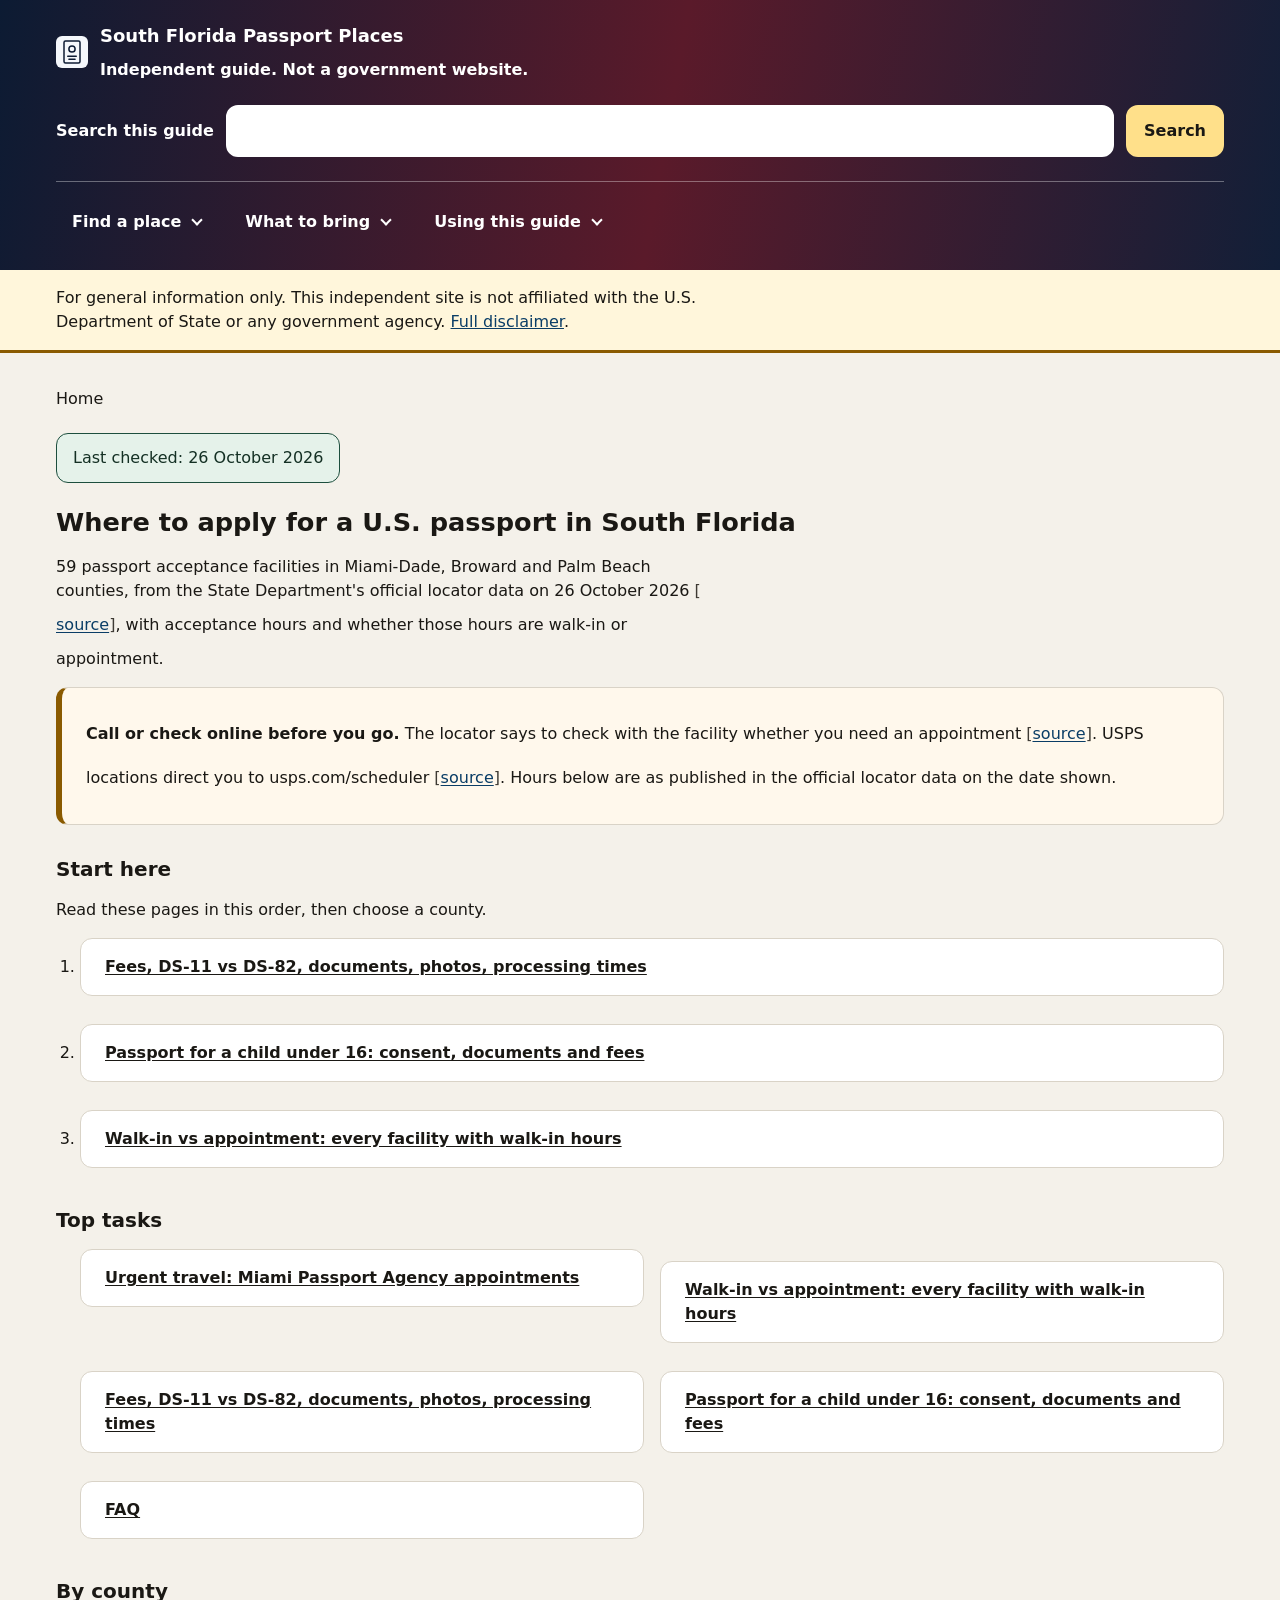
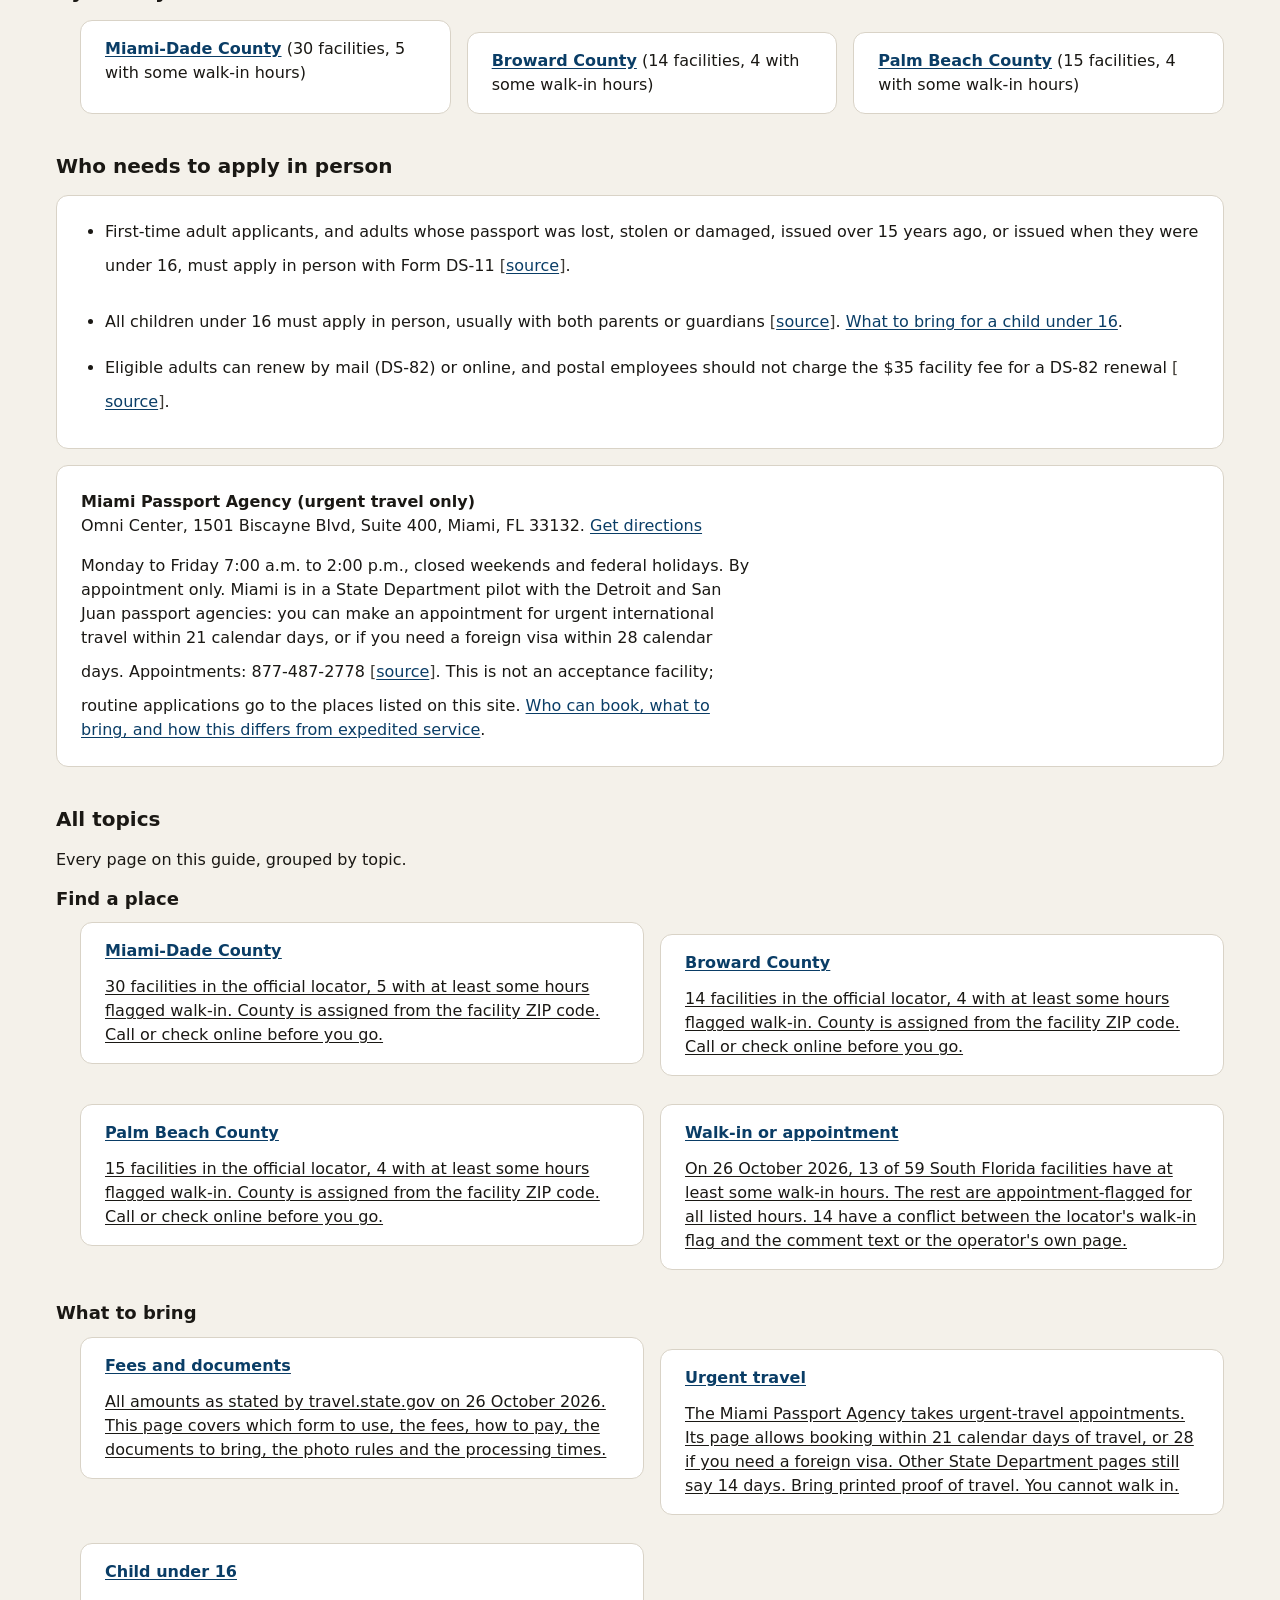
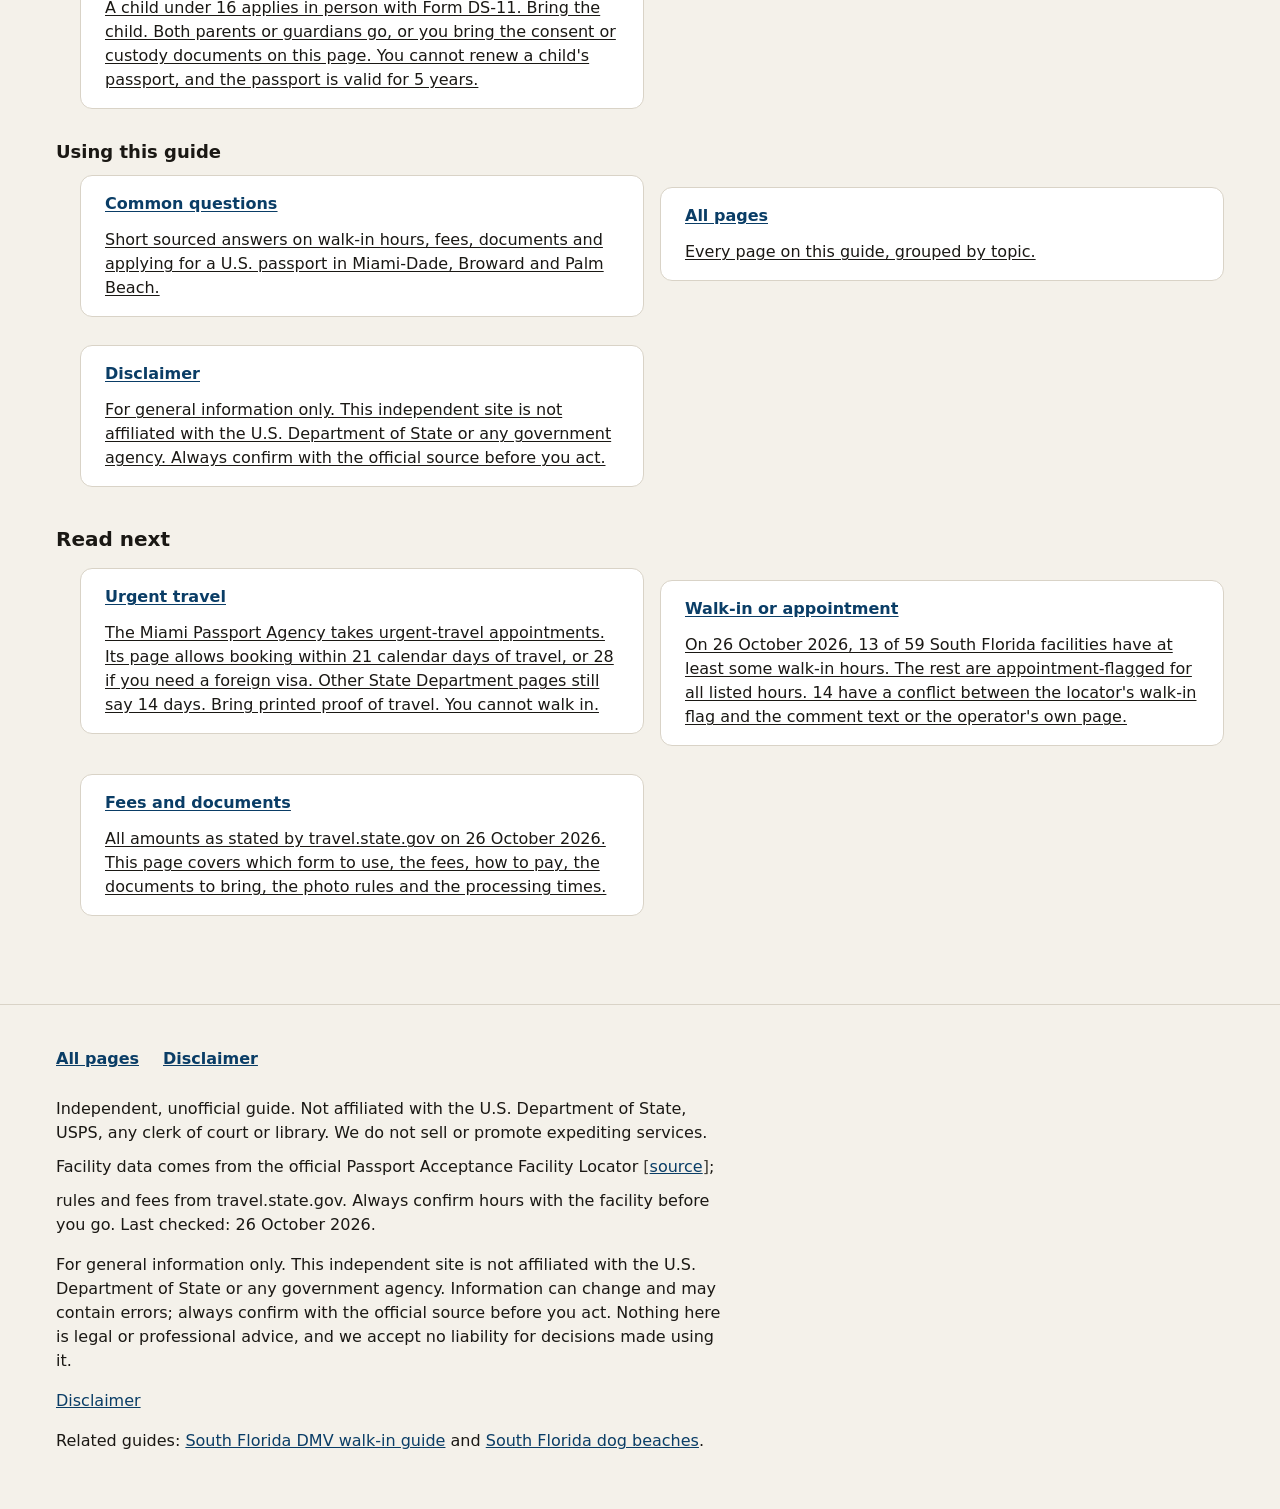
==== commit 533caf73: "Remove the On this page contents box from every page. The generator no longer emits the in-page cont" ====
--- a/site/index.html
+++ b/site/index.html
@@ -144,19 +144,9 @@
 .content p{max-width:66ch}
 .inshort{background:#EEF4F1;border-left:6px solid #1D4F3E;border-radius:12px;padding:var(--s-16) var(--s-24);margin:0 0 var(--s-24)}
 .inshort p{margin:0;max-width:66ch}
-.layout{display:flex;flex-direction:column;gap:var(--s-24);min-width:0;margin-top:var(--s-32)}
-.toc{order:-1}
-.rest{order:0;min-width:0}
+.layout{display:flex;flex-direction:column;min-width:0;margin-top:var(--s-32)}
+.rest{min-width:0}
 .rest>h2:first-child,.rest>h3:first-child{margin-top:0}
-@media(min-width:960px){
-.layout.has-toc{display:grid;grid-template-columns:minmax(0,1fr) 18rem;column-gap:var(--s-32);align-items:start}
-.layout.has-toc .rest{grid-column:1;grid-row:1;order:0}
-.layout.has-toc .toc{grid-column:2;grid-row:1;order:0;position:sticky;top:var(--scroll-pad);max-height:calc(100vh - var(--scroll-pad) - 16px);overflow:auto}
-}
-.toc{background:#fff;border:1px solid var(--line);border-radius:12px;padding:var(--s-12) var(--s-24) var(--s-16);margin:0}
-.toc summary{min-height:44px;display:flex;align-items:center;font-weight:700;cursor:pointer}
-.toc ul{list-style:none;margin:0;padding:0 0 var(--s-12)}
-.toc a{display:flex;align-items:center;min-height:44px;padding:var(--s-12) 0}
 .card,.filterbox{background:#fff;border:1px solid var(--line);border-radius:12px;padding:var(--s-24);margin:0 0 var(--s-16)}
 h2+.card,h3+.card,h2+.filterbox{margin-top:0}
 .card+.card{margin-top:var(--s-16)}
@@ -229,7 +219,7 @@
 .leaflet-container{z-index:0;font-family:var(--font);font-size:1rem}
 @media(prefers-reduced-motion:reduce){html{scroll-behavior:auto}}
 @media(forced-colors:active){
-.card,.inshort,.notice,.jump,.toc,.pn a,.steps a,.tasks a,.menu summary,.search-toggle,.filterbox{border:1px solid CanvasText}
+.card,.inshort,.notice,.jump,.pn a,.steps a,.tasks a,.menu summary,.search-toggle,.filterbox{border:1px solid CanvasText}
 .sitesearch button{background:ButtonFace;color:ButtonText}
 }
 </style><script defer src="/_vercel/insights/script.js"></script></head><body>
@@ -242,7 +232,7 @@
 <span class="nav-fade nav-fade-left" aria-hidden="true"></span><span class="nav-fade nav-fade-right" aria-hidden="true"></span><span class="nav-hint" aria-hidden="true"></span>
 </div></header></div>
 <main id="content" tabindex="-1"><div class="notice" role="note"><div class="shell"><p>For general information only. This independent site is not affiliated with the U.S. Department of State or any government agency. <a href="/disclaimer/">Full disclaimer</a>.</p></div></div><div class="shell"><nav class="crumbs" aria-label="Breadcrumb"><ol><li><span aria-current="page">Home</span></li></ol></nav><p class="meta"><span class="checked">Last checked: 26 October 2026</span></p><article class="content" aria-labelledby="page-title"><div class="head-block"><h1 id="page-title">Where to apply for a U.S. passport in South Florida</h1><p>59 passport acceptance facilities in Miami-Dade, Broward and Palm Beach counties, from the State Department's official locator data on 26 October 2026 <span class="src">[<a href="https://passportfacilitylocator.travel.state.gov/" rel="noopener">source</a>]</span>, with acceptance hours and whether those hours are walk-in or appointment.</p><div class="card note"><strong>Call or check online before you go.</strong> The locator says to check with the facility whether you need an appointment <span class="src">[<a href="https://travel.state.gov/content/travel/en/passports/need-passport/apply-in-person.html" rel="noopener">source</a>]</span>. USPS locations direct you to usps.com/scheduler <span class="src">[<a href="https://www.usps.com/scheduler" rel="noopener">source</a>]</span>. Hours below are as published in the official locator data on the date shown.</div>
-</div><div class="layout has-toc"><nav class="toc" aria-label="On this page"><details class="toc-details" open><summary>On this page</summary><ul><li><a href="#start-here">Start here</a></li><li><a href="#top-tasks">Top tasks</a></li><li><a href="#by-county">By county</a></li><li><a href="#who-needs-to-apply-in-person">Who needs to apply in person</a></li><li><a href="#all-topics">All topics</a></li></ul></details><script>if(window.matchMedia("(min-width:960px)").matches){var d=document.currentScript.previousElementSibling;if(d&&d.tagName==="DETAILS")d.open=true;}</script></nav><div class="rest"><h2 id="start-here">Start here</h2><p>Read these pages in this order, then choose a county.</p><ol class="steps"><li><a href="/fees-and-documents/">Fees, DS-11 vs DS-82, documents, photos, processing times</a></li><li><a href="/child-under-16/">Passport for a child under 16: consent, documents and fees</a></li><li><a href="/walk-in-vs-appointment/">Walk-in vs appointment: every facility with walk-in hours</a></li></ol>
+</div><div class="layout"><div class="rest"><h2 id="start-here">Start here</h2><p>Read these pages in this order, then choose a county.</p><ol class="steps"><li><a href="/fees-and-documents/">Fees, DS-11 vs DS-82, documents, photos, processing times</a></li><li><a href="/child-under-16/">Passport for a child under 16: consent, documents and fees</a></li><li><a href="/walk-in-vs-appointment/">Walk-in vs appointment: every facility with walk-in hours</a></li></ol>
 <h2 id="top-tasks">Top tasks</h2><ul class="tasks"><li><a href="/urgent-travel/">Urgent travel: Miami Passport Agency appointments</a></li><li><a href="/walk-in-vs-appointment/">Walk-in vs appointment: every facility with walk-in hours</a></li><li><a href="/fees-and-documents/">Fees, DS-11 vs DS-82, documents, photos, processing times</a></li><li><a href="/child-under-16/">Passport for a child under 16: consent, documents and fees</a></li><li><a href="/faq/">FAQ</a></li></ul>
 <h2 id="by-county">By county</h2><ul class="grid"><li><a href="/counties/miami-dade/">Miami-Dade County</a> (30 facilities, 5 with some walk-in hours)</li><li><a href="/counties/broward/">Broward County</a> (14 facilities, 4 with some walk-in hours)</li><li><a href="/counties/palm-beach/">Palm Beach County</a> (15 facilities, 4 with some walk-in hours)</li></ul>
 <h2 id="who-needs-to-apply-in-person">Who needs to apply in person</h2><div class="card"><ul><li>First-time adult applicants, and adults whose passport was lost, stolen or damaged, issued over 15 years ago, or issued when they were under 16, must apply in person with Form DS-11 <span class="src">[<a href="https://travel.state.gov/content/travel/en/passports/need-passport/apply-in-person.html" rel="noopener">source</a>]</span>.</li>
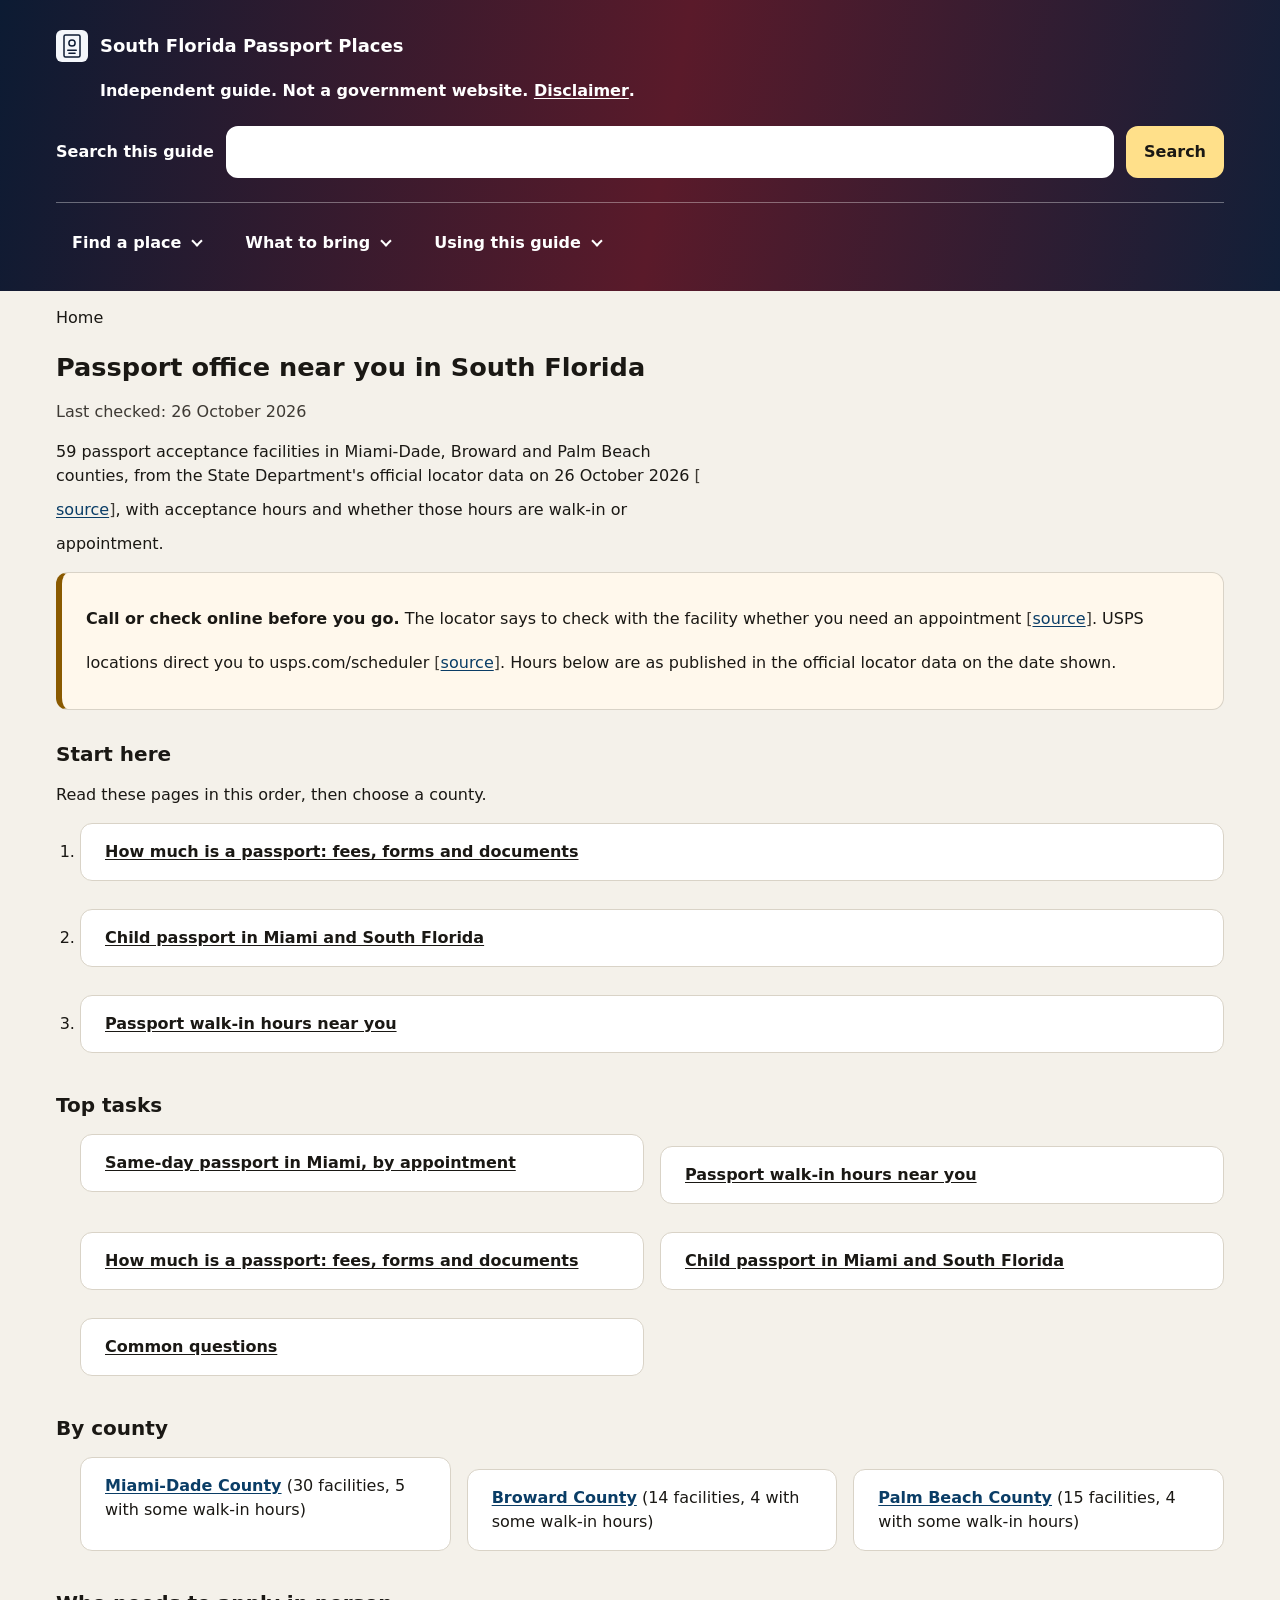
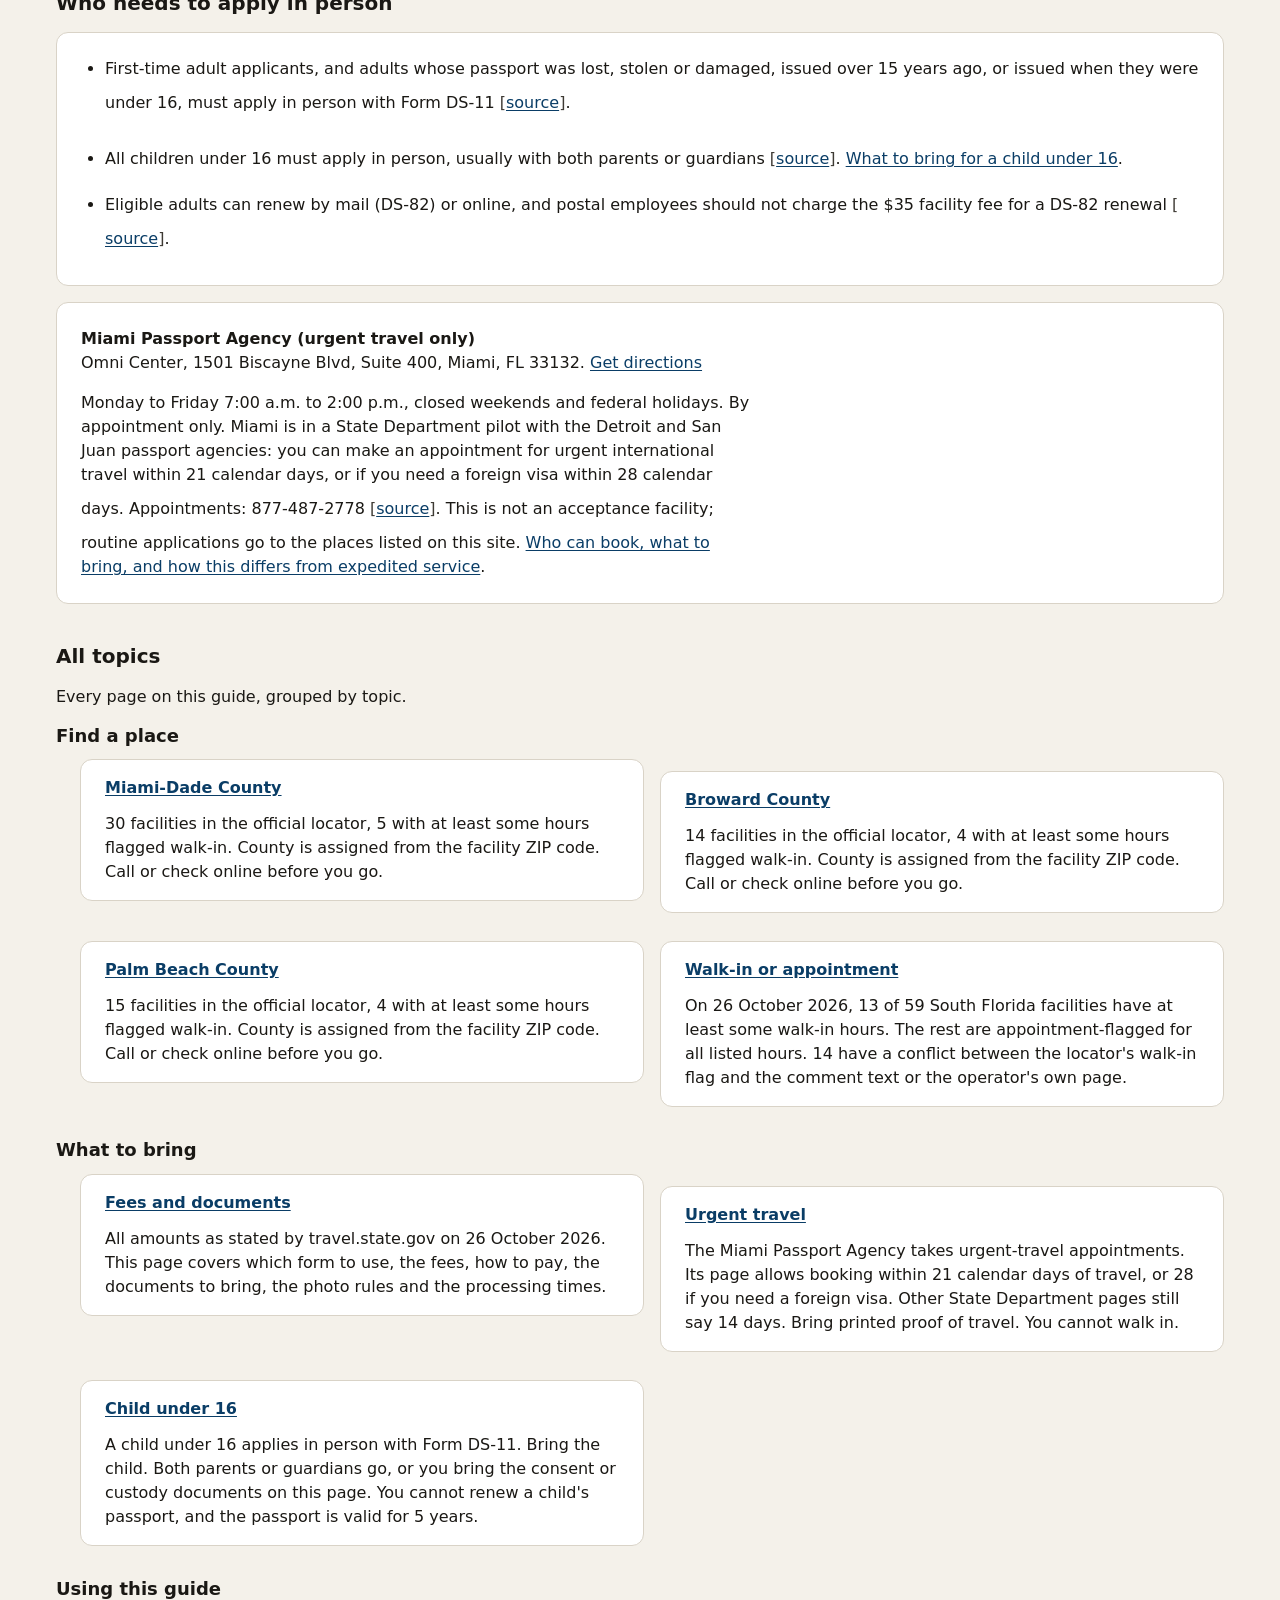
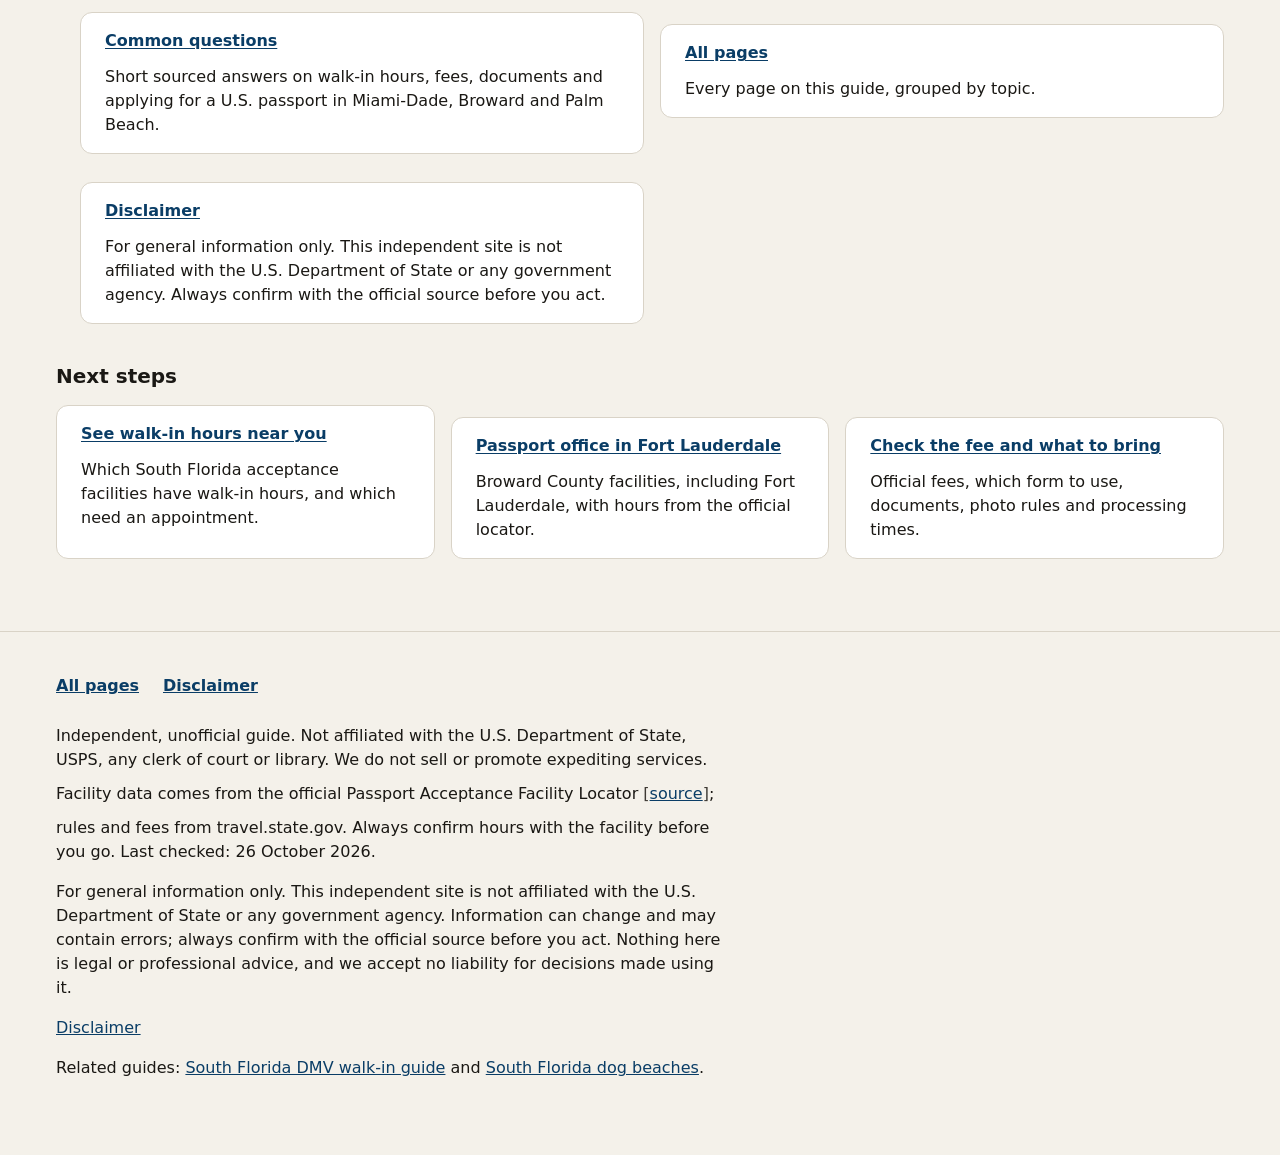
==== commit 0f4bb6fb: "Show the passport answer on a phone, and title pages the way people search. The mobile header stays " ====
--- a/site/index.html
+++ b/site/index.html
@@ -1,4 +1,4 @@
-<!doctype html><html lang="en-US"><head><meta charset="utf-8"><meta name="viewport" content="width=device-width,initial-scale=1"><meta name="theme-color" content="#0C1B33"><title>South Florida passport acceptance facilities, walk-in hours</title><meta name="description" content="Passport acceptance facilities in Miami-Dade, Broward and Palm Beach with walk-in vs appointment hours, from official State Department locator data."><link rel="canonical" href="https://us-passport-walkin-finder.vercel.app/"><meta name="google-site-verification" content="XA7XgB_UwrIRvQyNVsnWpSyTyaU6e3-v4g4RBw8RAVI" /><meta property="og:type" content="website"><meta property="og:site_name" content="South Florida Passport Places"><meta property="og:title" content="South Florida passport acceptance facilities, walk-in hours"><meta property="og:description" content="Passport acceptance facilities in Miami-Dade, Broward and Palm Beach with walk-in vs appointment hours, from official State Department locator data."><meta property="og:url" content="https://us-passport-walkin-finder.vercel.app/"><meta property="og:image" content="https://us-passport-walkin-finder.vercel.app/og.png"><meta property="og:image:width" content="1200"><meta property="og:image:height" content="630"><meta property="og:image:alt" content="South Florida Passport Places"><meta property="og:locale" content="en_US"><meta property="article:published_time" content="2026-10-26"><meta property="article:modified_time" content="2026-10-26"><meta name="twitter:card" content="summary_large_image"><meta name="twitter:title" content="South Florida passport acceptance facilities, walk-in hours"><meta name="twitter:description" content="Passport acceptance facilities in Miami-Dade, Broward and Palm Beach with walk-in vs appointment hours, from official State Department locator data."><meta name="twitter:image" content="https://us-passport-walkin-finder.vercel.app/og.png"><link rel="icon" href="/favicon.svg" type="image/svg+xml"><link rel="apple-touch-icon" href="/apple-touch-icon.png"><script type="application/ld+json">{"@context":"https://schema.org","@graph":[{"@type":"WebSite","@id":"https://us-passport-walkin-finder.vercel.app/#website","name":"South Florida Passport Places","url":"https://us-passport-walkin-finder.vercel.app/","description":"Passport acceptance facilities in Miami-Dade, Broward and Palm Beach with walk-in vs appointment hours, from official State Department locator data.","publisher":{"@id":"https://us-passport-walkin-finder.vercel.app/#organization"}},{"@type":"Organization","@id":"https://us-passport-walkin-finder.vercel.app/#organization","name":"South Florida Passport Places","url":"https://us-passport-walkin-finder.vercel.app/","logo":{"@type":"ImageObject","url":"https://us-passport-walkin-finder.vercel.app/apple-touch-icon.png"}},{"@type":"BreadcrumbList","itemListElement":[{"@type":"ListItem","position":1,"name":"Home","item":"https://us-passport-walkin-finder.vercel.app/"}]},{"@type":"Article","headline":"South Florida passport acceptance facilities, walk-in hours","description":"Passport acceptance facilities in Miami-Dade, Broward and Palm Beach with walk-in vs appointment hours, from official State Department locator data.","datePublished":"2026-10-26","dateModified":"2026-10-26","mainEntityOfPage":"https://us-passport-walkin-finder.vercel.app/","image":"https://us-passport-walkin-finder.vercel.app/og.png","author":{"@type":"Organization","name":"South Florida Passport Places","url":"https://us-passport-walkin-finder.vercel.app/"},"publisher":{"@type":"Organization","name":"South Florida Passport Places","url":"https://us-passport-walkin-finder.vercel.app/","logo":{"@type":"ImageObject","url":"https://us-passport-walkin-finder.vercel.app/apple-touch-icon.png"}}}]}</script><style>/* Layout spacing uses 12, 16, 24, 32 and 40px. Header text is white.
+<!doctype html><html lang="en-US"><head><meta charset="utf-8"><meta name="viewport" content="width=device-width,initial-scale=1"><meta name="theme-color" content="#0C1B33"><title>Passport office near me: South Florida walk-in hours</title><meta name="description" content="Passport acceptance facility near you in Miami-Dade, Broward and Palm Beach, with walk-in hours for Fort Lauderdale, Miami and West Palm Beach."><link rel="canonical" href="https://us-passport-walkin-finder.vercel.app/"><meta name="google-site-verification" content="XA7XgB_UwrIRvQyNVsnWpSyTyaU6e3-v4g4RBw8RAVI" /><meta property="og:type" content="website"><meta property="og:site_name" content="South Florida Passport Places"><meta property="og:title" content="Passport office near me: South Florida walk-in hours"><meta property="og:description" content="Passport acceptance facility near you in Miami-Dade, Broward and Palm Beach, with walk-in hours for Fort Lauderdale, Miami and West Palm Beach."><meta property="og:url" content="https://us-passport-walkin-finder.vercel.app/"><meta property="og:image" content="https://us-passport-walkin-finder.vercel.app/og.png"><meta property="og:image:width" content="1200"><meta property="og:image:height" content="630"><meta property="og:image:alt" content="South Florida Passport Places"><meta property="og:locale" content="en_US"><meta property="article:published_time" content="2026-10-26"><meta property="article:modified_time" content="2026-10-26"><meta name="twitter:card" content="summary_large_image"><meta name="twitter:title" content="Passport office near me: South Florida walk-in hours"><meta name="twitter:description" content="Passport acceptance facility near you in Miami-Dade, Broward and Palm Beach, with walk-in hours for Fort Lauderdale, Miami and West Palm Beach."><meta name="twitter:image" content="https://us-passport-walkin-finder.vercel.app/og.png"><link rel="icon" href="/favicon.svg" type="image/svg+xml"><link rel="apple-touch-icon" href="/apple-touch-icon.png"><script type="application/ld+json">{"@context":"https://schema.org","@graph":[{"@type":"WebSite","@id":"https://us-passport-walkin-finder.vercel.app/#website","name":"South Florida Passport Places","url":"https://us-passport-walkin-finder.vercel.app/","description":"Passport acceptance facility near you in Miami-Dade, Broward and Palm Beach, with walk-in hours for Fort Lauderdale, Miami and West Palm Beach.","publisher":{"@id":"https://us-passport-walkin-finder.vercel.app/#organization"}},{"@type":"Organization","@id":"https://us-passport-walkin-finder.vercel.app/#organization","name":"South Florida Passport Places","url":"https://us-passport-walkin-finder.vercel.app/","logo":{"@type":"ImageObject","url":"https://us-passport-walkin-finder.vercel.app/apple-touch-icon.png"}},{"@type":"BreadcrumbList","itemListElement":[{"@type":"ListItem","position":1,"name":"Home","item":"https://us-passport-walkin-finder.vercel.app/"}]},{"@type":"Article","headline":"Passport office near me: South Florida walk-in hours","description":"Passport acceptance facility near you in Miami-Dade, Broward and Palm Beach, with walk-in hours for Fort Lauderdale, Miami and West Palm Beach.","datePublished":"2026-10-26","dateModified":"2026-10-26","mainEntityOfPage":"https://us-passport-walkin-finder.vercel.app/","image":"https://us-passport-walkin-finder.vercel.app/og.png","author":{"@type":"Organization","name":"South Florida Passport Places","url":"https://us-passport-walkin-finder.vercel.app/"},"publisher":{"@type":"Organization","name":"South Florida Passport Places","url":"https://us-passport-walkin-finder.vercel.app/","logo":{"@type":"ImageObject","url":"https://us-passport-walkin-finder.vercel.app/apple-touch-icon.png"}}}]}</script><style>/* Layout spacing uses 12, 16, 24, 32 and 40px. Header text is white.
    White on the header gradient stays above WCAG AA 4.5:1 at every stop
    (checked in tools/sitelib.py). */
 :root{
@@ -37,13 +37,14 @@
 #head-slot{min-width:0}
 #site-header{background:var(--head-bg);color:#fff;position:relative;z-index:30}
 #site-header a{color:#fff}
-#site-header .shell{display:grid;grid-template-columns:minmax(0,1fr);grid-template-areas:"brand" "search" "menu" "nav";align-items:center;column-gap:var(--s-16);row-gap:0;padding-top:var(--s-24);padding-bottom:var(--s-24);position:relative}
+#site-header .shell{display:grid;grid-template-columns:minmax(0,1fr);grid-template-areas:"brand" "sub" "search" "menu" "nav";align-items:center;column-gap:var(--s-16);row-gap:0;padding-top:var(--s-24);padding-bottom:var(--s-24);position:relative}
 .brand{grid-area:brand;display:flex;align-items:center;gap:var(--s-12);min-width:0;color:#fff;text-decoration:none;font-weight:700;min-height:44px}
 .mark{width:32px;height:32px;flex:none;display:block}
 .name{display:flex;flex-direction:column;min-width:0}
 .name-main{font-size:1.125rem;line-height:1.3;font-weight:700}
 .name-compact{display:none;font-weight:700}
-.name-sub{font-size:1rem;font-weight:600;color:#fff;line-height:1.35;margin-top:var(--s-12)}
+.name-sub{grid-area:sub;margin:var(--s-12) 0 0 calc(32px + var(--s-12));font-size:1rem;font-weight:600;color:#fff;line-height:1.35}
+.name-sub a{color:#fff;font-weight:700;text-decoration:underline;text-underline-offset:.12em}
 .search-toggle{grid-area:searchbtn;display:none;align-items:center;justify-content:center;gap:var(--s-12);min-height:44px;min-width:44px;padding:var(--s-12) var(--s-16);font:inherit;font-weight:700;line-height:1.2;color:#fff;background:transparent;border:2px solid #fff;border-radius:12px;cursor:pointer;position:relative}
 .search-icon{width:20px;height:20px;display:block;flex:none}
 .search-wrap{grid-area:search;position:relative;margin-top:var(--s-24)}
@@ -53,8 +54,11 @@
 .sitesearch button{min-height:44px;min-width:44px;padding:var(--s-12) var(--s-16);font:inherit;font-weight:700;color:var(--ink);background:var(--gold);border:2px solid var(--gold);border-radius:12px;cursor:pointer}
 .search-results{position:absolute;z-index:35;left:0;right:0;top:100%;margin-top:var(--s-12);background:#fff;color:var(--ink);border:2px solid var(--ink);border-radius:12px;max-height:70vh;overflow:auto}
 .search-results ul{list-style:none;margin:0;padding:0}
-.search-results a{display:flex;flex-direction:column;gap:var(--s-12);min-height:44px;justify-content:center;padding:var(--s-12) var(--s-16);color:var(--link);text-decoration:underline;text-underline-offset:.12em}
+.search-results a{display:flex;flex-direction:column;gap:var(--s-12);min-height:44px;justify-content:center;padding:var(--s-12) var(--s-16);color:var(--link);text-decoration:none}
+.search-results a strong{font-weight:700;text-decoration:underline;text-underline-offset:.12em}
 .search-results a span{color:var(--ink);font-weight:400;text-decoration:none}
+#site-header .search-results a,#site-header .search-results a:visited{color:var(--link)}
+#site-header .search-results a span{color:var(--ink)}
 .search-empty{margin:0;padding:var(--s-16);color:var(--ink)}
 .menu{grid-area:menu;margin-top:var(--s-16)}
 .menu summary{display:flex;align-items:center;justify-content:center;width:100%;min-height:44px;padding:var(--s-12) var(--s-16);background:#fff;color:var(--ink);border-radius:12px;font-weight:700;cursor:pointer;list-style:none}
@@ -78,7 +82,7 @@
 }
 @media(min-width:960px){
 .menu{display:none}
-#site-header .shell{grid-template-areas:"brand" "search" "nav"}
+#site-header .shell{grid-template-areas:"brand" "sub" "search" "nav"}
 nav.top{display:flex;flex-direction:row;flex-wrap:nowrap;align-items:center;justify-content:flex-start;gap:var(--s-12);margin-top:var(--s-24);padding-top:var(--s-16);padding-bottom:0;overflow:visible}
 .grp{flex:0 0 auto;width:auto}
 .grp>summary{min-height:44px;padding:var(--s-12) var(--s-16);white-space:nowrap}
@@ -86,9 +90,25 @@
 .grp:last-child[open] .glinks{left:auto;right:0}
 }
 @media(max-width:959px){
-nav.top{flex-direction:column;gap:var(--s-12)}
-.grp{width:100%}
+:root{--scroll-pad:212px;--header-h:200px}
+#head-slot{height:var(--header-h)}
+#site-header{position:fixed;top:0;left:0;right:0;width:100%;z-index:40;overflow:visible;box-shadow:0 2px 12px rgba(0,0,0,.28)}
+#site-header .shell{grid-template-columns:minmax(0,1fr) auto;grid-template-areas:"brand searchbtn" "sub sub" "nav nav";column-gap:var(--s-12);row-gap:var(--s-12);padding-top:var(--s-12);padding-bottom:var(--s-12)}
+.search-toggle{display:inline-flex;grid-area:searchbtn;align-self:center}
+.menu{display:none}
+.search-wrap{display:none;grid-area:auto;margin:0;position:absolute;top:100%;left:0;right:0;z-index:36;background:var(--head-bg);padding:var(--s-16) var(--s-16) var(--s-24);box-shadow:0 12px 24px rgba(0,0,0,.28)}
+.search-wrap.is-open{display:block}
+.name-sub{margin:0}
+nav.top{display:flex;grid-area:nav;flex-direction:row;flex-wrap:nowrap;align-items:center;justify-content:flex-start;gap:var(--s-12);margin:0;padding:0;border:0;min-width:0;overflow-x:auto;overflow-y:hidden;-webkit-overflow-scrolling:touch;scroll-snap-type:x proximity;scrollbar-width:thin}
+.grp{flex:0 0 auto;width:auto}
+.grp>summary{white-space:nowrap;border:1px solid #fff;border-radius:999px;background:rgba(0,0,0,.18);scroll-snap-align:start}
 .glinks a{border-bottom:1px solid rgba(255,255,255,.28)}
+.grp[open] .glinks,.grp:last-child[open] .glinks{position:fixed;z-index:46;top:var(--header-h);left:0;right:0;max-width:none;min-width:0;background:var(--navy);border:2px solid #fff;border-radius:0 0 12px 12px;padding:var(--s-12);box-shadow:0 8px 24px rgba(0,0,0,.35);max-height:min(60vh,22rem);overflow:auto}
+body.nav-more-right .nav-fade-right,body.nav-more-left .nav-fade-left{display:block;position:absolute;bottom:var(--s-12);height:44px;width:40px;pointer-events:none;z-index:4}
+body.nav-more-right .nav-fade-right{right:0;background:linear-gradient(90deg,rgba(18,31,56,0),#121F38 70%)}
+body.nav-more-left .nav-fade-left{left:0;background:linear-gradient(90deg,#0C1B33 30%,rgba(12,27,51,0))}
+body.nav-more-right .nav-hint{display:flex;align-items:center;justify-content:flex-end;position:absolute;right:var(--s-12);bottom:var(--s-12);width:24px;height:44px;pointer-events:none;z-index:5}
+main>.shell{padding-top:var(--s-16)}
 }
 @media(max-width:359px){.shell{padding-left:var(--s-12);padding-right:var(--s-12)}}
 body.is-docked #site-header{position:fixed;top:0;left:0;right:0;height:var(--header-compact);z-index:40;box-shadow:0 2px 12px rgba(0,0,0,.28);overflow:visible}
@@ -110,25 +130,16 @@
 body.is-docked.nav-more-right .nav-fade-right{right:0;background:linear-gradient(90deg,rgba(18,31,56,0),#121F38 70%)}
 body.is-docked.nav-more-left .nav-fade-left{left:0;background:linear-gradient(90deg,#0C1B33 30%,rgba(12,27,51,0))}
 body.is-docked.nav-more-right .nav-hint{display:flex;align-items:center;justify-content:flex-end;position:absolute;grid-column:1 / -1;grid-row:1 / -1;right:var(--s-12);bottom:12px;width:24px;height:44px;pointer-events:none;z-index:5}
-@media(max-width:959px){
-:root{--header-compact:124px;--scroll-pad:136px}
-body.is-docked #site-header .shell{column-gap:var(--s-12);row-gap:var(--s-12);padding:12px var(--s-16);grid-template-columns:minmax(0,1fr) auto;grid-template-rows:44px 44px;grid-template-areas:"brand searchbtn" "nav nav"}
-body.is-docked nav.top{overflow-x:auto;overflow-y:hidden;-webkit-overflow-scrolling:touch;scroll-snap-type:x proximity;scrollbar-width:thin;gap:var(--s-12)}
-body.is-docked .grp>summary{scroll-snap-align:start;border:1px solid #fff;border-radius:999px;background:rgba(0,0,0,.18)}
-body.is-docked .grp[open] .glinks,body.is-docked .grp:last-child[open] .glinks{position:fixed;top:var(--header-compact);left:0;right:0;max-width:none;border-radius:0 0 12px 12px}
+@media(max-width:720px){
+.name-main{display:none}
+.name-compact{display:block;font-size:1rem;line-height:1.2;font-weight:700;white-space:nowrap}
+.mark{width:28px;height:28px}
+.search-toggle{padding:0;width:44px}
+.search-toggle-text{position:absolute;width:1px;height:1px;padding:0;margin:-1px;overflow:hidden;clip:rect(0,0,0,0);white-space:nowrap;border:0}
 }
-@media(max-width:720px){
-body.is-docked .name-main{display:none}
-body.is-docked .name-compact{display:block;font-size:1rem;line-height:1.2;font-weight:700;white-space:nowrap}
-body.is-docked .mark{width:28px;height:28px}
-body.is-docked .search-toggle{padding:0;width:44px}
-body.is-docked .search-toggle-text{position:absolute;width:1px;height:1px;padding:0;margin:-1px;overflow:hidden;clip:rect(0,0,0,0);white-space:nowrap;border:0}
-}
-.notice{background:#FFF6DB;color:var(--ink);border-bottom:3px solid #8A5A00}
-.notice .shell{padding-top:var(--s-16);padding-bottom:var(--s-16)}
-.notice p{margin:0;max-width:66ch}
 main{min-width:0}
 main>.shell{padding-top:var(--s-24);padding-bottom:var(--s-40)}
+@media(max-width:959px){main>.shell{padding-top:var(--s-16)}}
 main:focus{outline:none}
 main:focus-visible{outline:3px solid var(--ink);outline-offset:2px}
 main h1,main h2,main h3,main .inshort,#facility-q{scroll-margin-top:var(--scroll-pad)}
@@ -136,8 +147,7 @@
 .crumbs li{display:flex;align-items:center;min-height:44px}
 .crumbs li+li::before{content:"/";margin:0 var(--s-12);color:#3E3A34}
 .crumbs a{display:inline-flex;align-items:center;min-height:44px}
-.meta{display:flex;flex-wrap:wrap;gap:var(--s-12);align-items:center;margin:0 0 var(--s-24)}
-.checked{display:inline-flex;align-items:center;min-height:44px;background:#E5F2EA;color:#143024;border:1px solid #1D4F3E;border-radius:12px;padding:var(--s-12) var(--s-16);font-size:1rem}
+.checked{display:block;margin:0 0 var(--s-16);color:#3E3A34;font-size:1rem;font-weight:400;line-height:1.5}
 article.content{min-width:0}
 .head-block{margin:0}
 .head-block p{margin:0 0 var(--s-16)}
@@ -159,14 +169,15 @@
 .filterbox{display:flex;flex-direction:column;gap:var(--s-12)}
 .filterbox label{font-weight:700}
 .filterbox input{min-height:44px;width:100%;font:inherit;color:var(--ink);background:#fff;border:2px solid var(--ink);border-radius:12px;padding:var(--s-12) var(--s-16)}
-.tasks,.link-grid,.readnext ul,.index-list,.steps{list-style:none;padding:0;margin:var(--s-16) 0 0;display:grid;gap:var(--s-16);grid-template-columns:1fr}
+.tasks,.link-grid,.index-list,.steps{list-style:none;padding:0;margin:var(--s-16) 0 0;display:grid;gap:var(--s-16);grid-template-columns:1fr}
 ol.steps{list-style:decimal;padding-left:var(--s-24)}
 ol.steps li{min-height:44px}
-@media(min-width:720px){.tasks,.link-grid,.readnext ul,.index-list{grid-template-columns:1fr 1fr}}
+@media(min-width:720px){.tasks,.link-grid,.index-list{grid-template-columns:1fr 1fr}}
 .topic{margin:0 0 var(--s-32)}
 .topic>h3{margin-top:0}
 .steps a,.tasks a,.jump{display:flex;align-items:center;min-height:44px;padding:var(--s-16) var(--s-24);background:#fff;color:var(--ink);border:1px solid var(--line);border-radius:12px;font-weight:700}
 .jump{flex-direction:column;align-items:flex-start;justify-content:center;gap:var(--s-12);text-decoration:none}
+.content a.jump,.content a.jump:visited{text-decoration:none}
 .jump:hover,.steps a:hover,.tasks a:hover{border-color:var(--link)}
 .jump .lt{color:var(--link);font-weight:700;text-decoration:underline;text-underline-offset:.12em}
 .jump .ls{color:var(--ink);font-size:1rem;text-decoration:none;font-weight:400}
@@ -185,8 +196,12 @@
 .pn .pn-t{color:var(--link);font-weight:700;text-decoration:underline;text-underline-offset:.12em}
 .pn a:visited .pn-t{color:var(--visited)}
 @media(min-width:720px){.pn:has(a.prev):has(a.next){grid-template-columns:1fr 1fr}.pn a.next{align-items:flex-end;text-align:right}}
-.readnext{margin-top:var(--s-40)}
-.readnext h2{margin-top:0}
+.next-steps{margin-top:var(--s-40)}
+.next-steps h2{margin-top:0}
+.next-steps ul{list-style:none;padding:0;margin:var(--s-16) 0 0;display:grid;gap:var(--s-16);grid-template-columns:1fr}
+.next-steps li{display:flex;min-width:0}
+.next-steps .jump{flex:1;height:100%;justify-content:flex-start}
+@media(min-width:720px){.next-steps ul{grid-template-columns:repeat(3,minmax(0,1fr))}}
 .index-status{font-weight:700;margin:0 0 var(--s-16)}
 a{color:var(--link)}
 a:visited{color:var(--visited)}
@@ -219,28 +234,29 @@
 .leaflet-container{z-index:0;font-family:var(--font);font-size:1rem}
 @media(prefers-reduced-motion:reduce){html{scroll-behavior:auto}}
 @media(forced-colors:active){
-.card,.inshort,.notice,.jump,.pn a,.steps a,.tasks a,.menu summary,.search-toggle,.filterbox{border:1px solid CanvasText}
+.card,.inshort,.jump,.pn a,.steps a,.tasks a,.menu summary,.search-toggle,.filterbox{border:1px solid CanvasText}
 .sitesearch button{background:ButtonFace;color:ButtonText}
 }
 </style><script defer src="/_vercel/insights/script.js"></script></head><body>
 <a class="skip" href="#content">Skip to content</a>
 <div id="head-slot"><header id="site-header"><div class="shell">
-<a class="brand" href="/" aria-current="page"><svg class="mark" viewBox="0 0 32 32" aria-hidden="true" focusable="false"><rect width="32" height="32" rx="6" fill="#F4F7FB"/><rect x="8" y="5" width="16" height="22" rx="1.5" fill="#F4F7FB" stroke="#0C1B33" stroke-width="1.5"/><circle cx="16" cy="13" r="3.1" fill="none" stroke="#0C1B33" stroke-width="1.5"/><rect x="11" y="19.5" width="10" height="1.5" rx="0.75" fill="#0C1B33"/><rect x="12.2" y="22.5" width="7.6" height="1.5" rx="0.75" fill="#0C1B33"/></svg><span class="name"><span class="name-main">South Florida Passport Places</span><span class="name-compact">Passport places</span><span class="name-sub">Independent guide. Not a government website.</span></span></a>
+<a class="brand" href="/" aria-current="page"><svg class="mark" viewBox="0 0 32 32" aria-hidden="true" focusable="false"><rect width="32" height="32" rx="6" fill="#F4F7FB"/><rect x="8" y="5" width="16" height="22" rx="1.5" fill="#F4F7FB" stroke="#0C1B33" stroke-width="1.5"/><circle cx="16" cy="13" r="3.1" fill="none" stroke="#0C1B33" stroke-width="1.5"/><rect x="11" y="19.5" width="10" height="1.5" rx="0.75" fill="#0C1B33"/><rect x="12.2" y="22.5" width="7.6" height="1.5" rx="0.75" fill="#0C1B33"/></svg><span class="name"><span class="name-main">South Florida Passport Places</span><span class="name-compact">Passport places</span></span></a>
+<p class="name-sub">Independent guide. Not a government website. <a href="/disclaimer/">Disclaimer</a>.</p>
 <button type="button" class="search-toggle" aria-expanded="false" aria-controls="site-search"><svg class="search-icon" viewBox="0 0 24 24" aria-hidden="true" focusable="false"><circle cx="10.5" cy="10.5" r="6.5" fill="none" stroke="currentColor" stroke-width="2"/><path d="M15.5 15.5 20 20" fill="none" stroke="currentColor" stroke-width="2" stroke-linecap="round"/></svg><span class="search-toggle-text">Search</span></button>
 <div class="search-wrap" id="site-search"><form class="sitesearch" role="search" action="/find/" method="get"><label for="q">Search this guide</label><input id="q" name="q" type="search" autocomplete="off" autocapitalize="off" autocorrect="off" spellcheck="false"><button type="submit">Search</button></form><div id="search-results" class="search-results" hidden role="region" aria-live="polite" aria-label="Matching pages"></div></div>
 <details class="menu"><summary>Topics</summary></details><nav id="site-nav" class="top" aria-label="Topics" tabindex="0"><details class="grp"><summary>Find a place</summary><div class="glinks"><a href="/counties/miami-dade/">Miami-Dade County</a><a href="/counties/broward/">Broward County</a><a href="/counties/palm-beach/">Palm Beach County</a><a href="/walk-in-vs-appointment/">Walk-in or appointment</a></div></details><details class="grp"><summary>What to bring</summary><div class="glinks"><a href="/fees-and-documents/">Fees and documents</a><a href="/urgent-travel/">Urgent travel</a><a href="/child-under-16/">Child under 16</a></div></details><details class="grp"><summary>Using this guide</summary><div class="glinks"><a href="/faq/">Common questions</a><a href="/find/">All pages</a><a href="/disclaimer/">Disclaimer</a></div></details></nav>
 <span class="nav-fade nav-fade-left" aria-hidden="true"></span><span class="nav-fade nav-fade-right" aria-hidden="true"></span><span class="nav-hint" aria-hidden="true"></span>
 </div></header></div>
-<main id="content" tabindex="-1"><div class="notice" role="note"><div class="shell"><p>For general information only. This independent site is not affiliated with the U.S. Department of State or any government agency. <a href="/disclaimer/">Full disclaimer</a>.</p></div></div><div class="shell"><nav class="crumbs" aria-label="Breadcrumb"><ol><li><span aria-current="page">Home</span></li></ol></nav><p class="meta"><span class="checked">Last checked: 26 October 2026</span></p><article class="content" aria-labelledby="page-title"><div class="head-block"><h1 id="page-title">Where to apply for a U.S. passport in South Florida</h1><p>59 passport acceptance facilities in Miami-Dade, Broward and Palm Beach counties, from the State Department's official locator data on 26 October 2026 <span class="src">[<a href="https://passportfacilitylocator.travel.state.gov/" rel="noopener">source</a>]</span>, with acceptance hours and whether those hours are walk-in or appointment.</p><div class="card note"><strong>Call or check online before you go.</strong> The locator says to check with the facility whether you need an appointment <span class="src">[<a href="https://travel.state.gov/content/travel/en/passports/need-passport/apply-in-person.html" rel="noopener">source</a>]</span>. USPS locations direct you to usps.com/scheduler <span class="src">[<a href="https://www.usps.com/scheduler" rel="noopener">source</a>]</span>. Hours below are as published in the official locator data on the date shown.</div>
-</div><div class="layout"><div class="rest"><h2 id="start-here">Start here</h2><p>Read these pages in this order, then choose a county.</p><ol class="steps"><li><a href="/fees-and-documents/">Fees, DS-11 vs DS-82, documents, photos, processing times</a></li><li><a href="/child-under-16/">Passport for a child under 16: consent, documents and fees</a></li><li><a href="/walk-in-vs-appointment/">Walk-in vs appointment: every facility with walk-in hours</a></li></ol>
-<h2 id="top-tasks">Top tasks</h2><ul class="tasks"><li><a href="/urgent-travel/">Urgent travel: Miami Passport Agency appointments</a></li><li><a href="/walk-in-vs-appointment/">Walk-in vs appointment: every facility with walk-in hours</a></li><li><a href="/fees-and-documents/">Fees, DS-11 vs DS-82, documents, photos, processing times</a></li><li><a href="/child-under-16/">Passport for a child under 16: consent, documents and fees</a></li><li><a href="/faq/">FAQ</a></li></ul>
+<main id="content" tabindex="-1"><div class="shell"><nav class="crumbs" aria-label="Breadcrumb"><ol><li><span aria-current="page">Home</span></li></ol></nav><article class="content" aria-labelledby="page-title"><div class="head-block"><h1 id="page-title">Passport office near you in South Florida</h1><p class="checked">Last checked: 26 October 2026</p><p>59 passport acceptance facilities in Miami-Dade, Broward and Palm Beach counties, from the State Department's official locator data on 26 October 2026 <span class="src">[<a href="https://passportfacilitylocator.travel.state.gov/" rel="noopener">source</a>]</span>, with acceptance hours and whether those hours are walk-in or appointment.</p><div class="card note"><strong>Call or check online before you go.</strong> The locator says to check with the facility whether you need an appointment <span class="src">[<a href="https://travel.state.gov/content/travel/en/passports/need-passport/apply-in-person.html" rel="noopener">source</a>]</span>. USPS locations direct you to usps.com/scheduler <span class="src">[<a href="https://www.usps.com/scheduler" rel="noopener">source</a>]</span>. Hours below are as published in the official locator data on the date shown.</div>
+</div><div class="layout"><div class="rest"><h2 id="start-here">Start here</h2><p>Read these pages in this order, then choose a county.</p><ol class="steps"><li><a href="/fees-and-documents/">How much is a passport: fees, forms and documents</a></li><li><a href="/child-under-16/">Child passport in Miami and South Florida</a></li><li><a href="/walk-in-vs-appointment/">Passport walk-in hours near you</a></li></ol>
+<h2 id="top-tasks">Top tasks</h2><ul class="tasks"><li><a href="/urgent-travel/">Same-day passport in Miami, by appointment</a></li><li><a href="/walk-in-vs-appointment/">Passport walk-in hours near you</a></li><li><a href="/fees-and-documents/">How much is a passport: fees, forms and documents</a></li><li><a href="/child-under-16/">Child passport in Miami and South Florida</a></li><li><a href="/faq/">Common questions</a></li></ul>
 <h2 id="by-county">By county</h2><ul class="grid"><li><a href="/counties/miami-dade/">Miami-Dade County</a> (30 facilities, 5 with some walk-in hours)</li><li><a href="/counties/broward/">Broward County</a> (14 facilities, 4 with some walk-in hours)</li><li><a href="/counties/palm-beach/">Palm Beach County</a> (15 facilities, 4 with some walk-in hours)</li></ul>
 <h2 id="who-needs-to-apply-in-person">Who needs to apply in person</h2><div class="card"><ul><li>First-time adult applicants, and adults whose passport was lost, stolen or damaged, issued over 15 years ago, or issued when they were under 16, must apply in person with Form DS-11 <span class="src">[<a href="https://travel.state.gov/content/travel/en/passports/need-passport/apply-in-person.html" rel="noopener">source</a>]</span>.</li>
 <li>All children under 16 must apply in person, usually with both parents or guardians <span class="src">[<a href="https://travel.state.gov/content/travel/en/passports/need-passport/under-16.html" rel="noopener">source</a>]</span>. <a href="/child-under-16/">What to bring for a child under 16</a>.</li><li>Eligible adults can renew by mail (DS-82) or online, and postal employees should not charge the $35 facility fee for a DS-82 renewal <span class="src">[<a href="https://travel.state.gov/content/travel/en/passports/have-passport/renew.html" rel="noopener">source</a>]</span>.</li></ul></div>
 <div class="card"><strong>Miami Passport Agency (urgent travel only)</strong><p>Omni Center, 1501 Biscayne Blvd, Suite 400, Miami, FL 33132. <a class="directions" href="https://www.google.com/maps/dir/?api=1&amp;destination=Omni%20Center%2C%201501%20Biscayne%20Blvd%2C%20Suite%20400%2C%20Miami%2C%20FL%2033132" target="_blank" rel="noopener">Get directions<span class="visually-hidden"> to the Miami Passport Agency, opens in a new tab</span></a></p><p>Monday to Friday 7:00 a.m. to 2:00 p.m., closed weekends and federal holidays. By appointment only. Miami is in a State Department pilot with the Detroit and San Juan passport agencies: you can make an appointment for urgent international travel within 21 calendar days, or if you need a foreign visa within 28 calendar days. Appointments: 877-487-2778 <span class="src">[<a href="https://travel.state.gov/en/passports/apply/get-fast/make-appointment/miami.html" rel="noopener">source</a>]</span>. This is not an acceptance facility; routine applications go to the places listed on this site. <a href="/urgent-travel/">Who can book, what to bring, and how this differs from expedited service</a>.</p></div>
-<h2 id="all-topics">All topics</h2><p>Every page on this guide, grouped by topic.</p><section class="topic"><h3 id="find-a-place">Find a place</h3><ul class="link-grid"><li><a class="jump" href="/counties/miami-dade/"><span class="lt">Miami-Dade County</span><span class="ls">30 facilities in the official locator, 5 with at least some hours flagged walk-in. County is assigned from the facility ZIP code. Call or check online before you go.</span></a></li><li><a class="jump" href="/counties/broward/"><span class="lt">Broward County</span><span class="ls">14 facilities in the official locator, 4 with at least some hours flagged walk-in. County is assigned from the facility ZIP code. Call or check online before you go.</span></a></li><li><a class="jump" href="/counties/palm-beach/"><span class="lt">Palm Beach County</span><span class="ls">15 facilities in the official locator, 4 with at least some hours flagged walk-in. County is assigned from the facility ZIP code. Call or check online before you go.</span></a></li><li><a class="jump" href="/walk-in-vs-appointment/"><span class="lt">Walk-in or appointment</span><span class="ls">On 26 October 2026, 13 of 59 South Florida facilities have at least some walk-in hours. The rest are appointment-flagged for all listed hours. 14 have a conflict between the locator&#x27;s walk-in flag and the comment text or the operator&#x27;s own page.</span></a></li></ul></section><section class="topic"><h3 id="what-to-bring">What to bring</h3><ul class="link-grid"><li><a class="jump" href="/fees-and-documents/"><span class="lt">Fees and documents</span><span class="ls">All amounts as stated by travel.state.gov on 26 October 2026. This page covers which form to use, the fees, how to pay, the documents to bring, the photo rules and the processing times.</span></a></li><li><a class="jump" href="/urgent-travel/"><span class="lt">Urgent travel</span><span class="ls">The Miami Passport Agency takes urgent-travel appointments. Its page allows booking within 21 calendar days of travel, or 28 if you need a foreign visa. Other State Department pages still say 14 days. Bring printed proof of travel. You cannot walk in.</span></a></li><li><a class="jump" href="/child-under-16/"><span class="lt">Child under 16</span><span class="ls">A child under 16 applies in person with Form DS-11. Bring the child. Both parents or guardians go, or you bring the consent or custody documents on this page. You cannot renew a child&#x27;s passport, and the passport is valid for 5 years.</span></a></li></ul></section><section class="topic"><h3 id="using-this-guide">Using this guide</h3><ul class="link-grid"><li><a class="jump" href="/faq/"><span class="lt">Common questions</span><span class="ls">Short sourced answers on walk-in hours, fees, documents and applying for a U.S. passport in Miami-Dade, Broward and Palm Beach.</span></a></li><li><a class="jump" href="/find/"><span class="lt">All pages</span><span class="ls">Every page on this guide, grouped by topic.</span></a></li><li><a class="jump" href="/disclaimer/"><span class="lt">Disclaimer</span><span class="ls">For general information only. This independent site is not affiliated with the U.S. Department of State or any government agency. Always confirm with the official source before you act.</span></a></li></ul></section><aside class="readnext" aria-labelledby="read-next"><h2 id="read-next">Read next</h2><ul><li><a class="jump" href="/urgent-travel/"><span class="lt">Urgent travel</span><span class="ls">The Miami Passport Agency takes urgent-travel appointments. Its page allows booking within 21 calendar days of travel, or 28 if you need a foreign visa. Other State Department pages still say 14 days. Bring printed proof of travel. You cannot walk in.</span></a></li><li><a class="jump" href="/walk-in-vs-appointment/"><span class="lt">Walk-in or appointment</span><span class="ls">On 26 October 2026, 13 of 59 South Florida facilities have at least some walk-in hours. The rest are appointment-flagged for all listed hours. 14 have a conflict between the locator&#x27;s walk-in flag and the comment text or the operator&#x27;s own page.</span></a></li><li><a class="jump" href="/fees-and-documents/"><span class="lt">Fees and documents</span><span class="ls">All amounts as stated by travel.state.gov on 26 October 2026. This page covers which form to use, the fees, how to pay, the documents to bring, the photo rules and the processing times.</span></a></li></ul></aside></div></div></article></div></main>
+<h2 id="all-topics">All topics</h2><p>Every page on this guide, grouped by topic.</p><section class="topic"><h3 id="find-a-place">Find a place</h3><ul class="link-grid"><li><a class="jump" href="/counties/miami-dade/"><span class="lt">Miami-Dade County</span><span class="ls">30 facilities in the official locator, 5 with at least some hours flagged walk-in. County is assigned from the facility ZIP code. Call or check online before you go.</span></a></li><li><a class="jump" href="/counties/broward/"><span class="lt">Broward County</span><span class="ls">14 facilities in the official locator, 4 with at least some hours flagged walk-in. County is assigned from the facility ZIP code. Call or check online before you go.</span></a></li><li><a class="jump" href="/counties/palm-beach/"><span class="lt">Palm Beach County</span><span class="ls">15 facilities in the official locator, 4 with at least some hours flagged walk-in. County is assigned from the facility ZIP code. Call or check online before you go.</span></a></li><li><a class="jump" href="/walk-in-vs-appointment/"><span class="lt">Walk-in or appointment</span><span class="ls">On 26 October 2026, 13 of 59 South Florida facilities have at least some walk-in hours. The rest are appointment-flagged for all listed hours. 14 have a conflict between the locator&#x27;s walk-in flag and the comment text or the operator&#x27;s own page.</span></a></li></ul></section><section class="topic"><h3 id="what-to-bring">What to bring</h3><ul class="link-grid"><li><a class="jump" href="/fees-and-documents/"><span class="lt">Fees and documents</span><span class="ls">All amounts as stated by travel.state.gov on 26 October 2026. This page covers which form to use, the fees, how to pay, the documents to bring, the photo rules and the processing times.</span></a></li><li><a class="jump" href="/urgent-travel/"><span class="lt">Urgent travel</span><span class="ls">The Miami Passport Agency takes urgent-travel appointments. Its page allows booking within 21 calendar days of travel, or 28 if you need a foreign visa. Other State Department pages still say 14 days. Bring printed proof of travel. You cannot walk in.</span></a></li><li><a class="jump" href="/child-under-16/"><span class="lt">Child under 16</span><span class="ls">A child under 16 applies in person with Form DS-11. Bring the child. Both parents or guardians go, or you bring the consent or custody documents on this page. You cannot renew a child&#x27;s passport, and the passport is valid for 5 years.</span></a></li></ul></section><section class="topic"><h3 id="using-this-guide">Using this guide</h3><ul class="link-grid"><li><a class="jump" href="/faq/"><span class="lt">Common questions</span><span class="ls">Short sourced answers on walk-in hours, fees, documents and applying for a U.S. passport in Miami-Dade, Broward and Palm Beach.</span></a></li><li><a class="jump" href="/find/"><span class="lt">All pages</span><span class="ls">Every page on this guide, grouped by topic.</span></a></li><li><a class="jump" href="/disclaimer/"><span class="lt">Disclaimer</span><span class="ls">For general information only. This independent site is not affiliated with the U.S. Department of State or any government agency. Always confirm with the official source before you act.</span></a></li></ul></section><aside class="next-steps" aria-labelledby="next-steps-title"><h2 id="next-steps-title">Next steps</h2><ul><li><a class="jump" href="/walk-in-vs-appointment/"><span class="lt">See walk-in hours near you</span><span class="ls">Which South Florida acceptance facilities have walk-in hours, and which need an appointment.</span></a></li><li><a class="jump" href="/counties/broward/"><span class="lt">Passport office in Fort Lauderdale</span><span class="ls">Broward County facilities, including Fort Lauderdale, with hours from the official locator.</span></a></li><li><a class="jump" href="/fees-and-documents/"><span class="lt">Check the fee and what to bring</span><span class="ls">Official fees, which form to use, documents, photo rules and processing times.</span></a></li></ul></aside></div></div></article></div></main>
 <footer><div class="shell"><nav class="footnav" aria-label="About this guide"><a href="/find/">All pages</a><a href="/disclaimer/">Disclaimer</a></nav><p>Independent, unofficial guide. Not affiliated with the U.S. Department of State, USPS, any clerk of court or library. We do not sell or promote expediting services. Facility data comes from the official Passport Acceptance Facility Locator <span class="src">[<a href="https://passportfacilitylocator.travel.state.gov/" rel="noopener">source</a>]</span>; rules and fees from travel.state.gov. Always confirm hours with the facility before you go. Last checked: 26 October 2026.</p><p>For general information only. This independent site is not affiliated with the U.S. Department of State or any government agency. Information can change and may contain errors; always confirm with the official source before you act. Nothing here is legal or professional advice, and we accept no liability for decisions made using it.</p><p><a href="/disclaimer/">Disclaimer</a></p><p class="related">Related guides: <a href="https://south-florida-dmv-walkin-guide.vercel.app/" rel="noopener">South Florida DMV walk-in guide</a> and <a href="https://south-florida-dog-beaches.vercel.app/" rel="noopener">South Florida dog beaches</a>.</p></div></footer>
-<script type="application/json" id="search-data">[{"u": "/", "t": "Home", "s": "59 passport acceptance facilities in Miami-Dade, Broward and Palm Beach, with acceptance hours and whether those hours are walk-in or appointment.", "g": "Home", "k": "home start passport south florida"}, {"u": "/counties/miami-dade/", "t": "Miami-Dade County", "s": "30 facilities in the official locator, 5 with at least some hours flagged walk-in. County is assigned from the facility ZIP code. Call or check online before you go.", "g": "Find a place", "k": "miami dade county post office library clerk zip"}, {"u": "/counties/broward/", "t": "Broward County", "s": "14 facilities in the official locator, 4 with at least some hours flagged walk-in. County is assigned from the facility ZIP code. Call or check online before you go.", "g": "Find a place", "k": "broward county fort lauderdale hollywood deerfield"}, {"u": "/counties/palm-beach/", "t": "Palm Beach County", "s": "15 facilities in the official locator, 4 with at least some hours flagged walk-in. County is assigned from the facility ZIP code. Call or check online before you go.", "g": "Find a place", "k": "palm beach county west palm delray"}, {"u": "/walk-in-vs-appointment/", "t": "Walk-in or appointment", "s": "On 26 October 2026, 13 of 59 South Florida facilities have at least some walk-in hours. The rest are appointment-flagged for all listed hours. 14 have a conflict between the locator's walk-in flag and the comment text or the operator's own page.", "g": "Find a place", "k": "walk-in walk in appointment hours usps post office"}, {"u": "/fees-and-documents/", "t": "Fees and documents", "s": "All amounts as stated by travel.state.gov on 26 October 2026. This page covers which form to use, the fees, how to pay, the documents to bring, the photo rules and the processing times.", "g": "What to bring", "k": "fees cost ds-11 ds-82 photo documents processing form"}, {"u": "/urgent-travel/", "t": "Urgent travel", "s": "The Miami Passport Agency takes urgent-travel appointments. Its page allows booking within 21 calendar days of travel, or 28 if you need a foreign visa. Other State Department pages still say 14 days. Bring printed proof of travel. You cannot walk in.", "g": "What to bring", "k": "miami passport agency urgent appointment life-or-death expedite 21 days proof of travel cruise emergency"}, {"u": "/child-under-16/", "t": "Child under 16", "s": "A child under 16 applies in person with Form DS-11. Bring the child. Both parents or guardians go, or you bring the consent or custody documents on this page. You cannot renew a child's passport, and the passport is valid for 5 years.", "g": "What to bring", "k": "child minor under 16 ds-3053 consent parents baby"}, {"u": "/faq/", "t": "Common questions", "s": "Short sourced answers on walk-in hours, fees, documents and applying for a U.S. passport in Miami-Dade, Broward and Palm Beach.", "g": "Using this guide", "k": "faq questions answers frequently asked"}, {"u": "/find/", "t": "All pages", "s": "Every page on this guide, grouped by topic.", "g": "Using this guide", "k": "search index all pages find"}, {"u": "/disclaimer/", "t": "Disclaimer", "s": "For general information only. This independent site is not affiliated with the U.S. Department of State or any government agency. Always confirm with the official source before you act.", "g": "Using this guide", "k": "disclaimer liability warranty not affiliated"}]</script><script>(function(){
+<script type="application/json" id="search-data">[{"u": "/", "t": "Home", "s": "59 passport acceptance facilities in Miami-Dade, Broward and Palm Beach, with acceptance hours and whether those hours are walk-in or appointment.", "g": "Home", "k": "home start passport office near me south florida walk in acceptance facility"}, {"u": "/counties/miami-dade/", "t": "Miami-Dade County", "s": "30 facilities in the official locator, 5 with at least some hours flagged walk-in. County is assigned from the facility ZIP code. Call or check online before you go.", "g": "Find a place", "k": "passport office miami walk in acceptance facility same day miami dade post office library"}, {"u": "/counties/broward/", "t": "Broward County", "s": "14 facilities in the official locator, 4 with at least some hours flagged walk-in. County is assigned from the facility ZIP code. Call or check online before you go.", "g": "Find a place", "k": "passport office fort lauderdale walk in broward passport acceptance facility near me hollywood deerfield"}, {"u": "/counties/palm-beach/", "t": "Palm Beach County", "s": "15 facilities in the official locator, 4 with at least some hours flagged walk-in. County is assigned from the facility ZIP code. Call or check online before you go.", "g": "Find a place", "k": "west palm beach passport office palm beach county walk in appointment"}, {"u": "/walk-in-vs-appointment/", "t": "Walk-in or appointment", "s": "On 26 October 2026, 13 of 59 South Florida facilities have at least some walk-in hours. The rest are appointment-flagged for all listed hours. 14 have a conflict between the locator's walk-in flag and the comment text or the operator's own page.", "g": "Find a place", "k": "passport acceptance facility near me walk in hours appointment usps post office"}, {"u": "/fees-and-documents/", "t": "Fees and documents", "s": "All amounts as stated by travel.state.gov on 26 October 2026. This page covers which form to use, the fees, how to pay, the documents to bring, the photo rules and the processing times.", "g": "What to bring", "k": "how much is a passport fees cost child passport ds-11 ds-82 photo documents"}, {"u": "/urgent-travel/", "t": "Urgent travel", "s": "The Miami Passport Agency takes urgent-travel appointments. Its page allows booking within 21 calendar days of travel, or 28 if you need a foreign visa. Other State Department pages still say 14 days. Bring printed proof of travel. You cannot walk in.", "g": "What to bring", "k": "same day passport miami miami same day passport walk in appointment passport agency not a walk-in"}, {"u": "/child-under-16/", "t": "Child under 16", "s": "A child under 16 applies in person with Form DS-11. Bring the child. Both parents or guardians go, or you bring the consent or custody documents on this page. You cannot renew a child's passport, and the passport is valid for 5 years.", "g": "What to bring", "k": "child passport miami baby under 16 cost requirements ds-3053 both parents"}, {"u": "/faq/", "t": "Common questions", "s": "Short sourced answers on walk-in hours, fees, documents and applying for a U.S. passport in Miami-Dade, Broward and Palm Beach.", "g": "Using this guide", "k": "faq questions walk-in fees child passport miami"}, {"u": "/find/", "t": "All pages", "s": "Every page on this guide, grouped by topic.", "g": "Using this guide", "k": "find a passport office near you acceptance facility south florida"}, {"u": "/disclaimer/", "t": "Disclaimer", "s": "For general information only. This independent site is not affiliated with the U.S. Department of State or any government agency. Always confirm with the official source before you act.", "g": "Using this guide", "k": "disclaimer liability warranty not affiliated independent guide"}]</script><script>(function(){
   var el=document.getElementById("search-data");
   var input=document.getElementById("q");
   var box=document.getElementById("search-results");
@@ -357,7 +373,7 @@
   }
   function setSearchOpen(open){
     if(!search||!toggle) return;
-    if(open && !document.body.classList.contains("is-docked")) open=false;
+    if(open && !document.body.classList.contains("is-docked") && !narrow()) open=false;
     search.classList.toggle("is-open", open);
     toggle.setAttribute("aria-expanded", open?"true":"false");
     if(open){ if(menu) menu.removeAttribute("open"); closeGroups(); }
@@ -376,9 +392,20 @@
     var open=document.querySelectorAll(".grp[open]");
     for(var i=0;i<open.length;i++) open[i].removeAttribute("open");
   }
+  function narrow(){
+    return window.matchMedia("(max-width: 959px)").matches;
+  }
+  function syncChrome(){
+    var h=header.offsetHeight||0;
+    if(!h) return;
+    document.documentElement.style.setProperty("--header-h", h+"px");
+    document.documentElement.style.setProperty("--scroll-pad", (h+12)+"px");
+    if(narrow()) slot.style.height=h+"px";
+    else if(!docked) slot.style.height="";
+  }
   function updateHint(){
     if(!nav) return;
-    var more=docked && nav.scrollWidth>nav.clientWidth+8;
+    var more=(docked || narrow()) && nav.scrollWidth>nav.clientWidth+8;
     var atEnd=nav.scrollLeft+nav.clientWidth>=nav.scrollWidth-8;
     var atStart=nav.scrollLeft<=8;
     document.body.classList.toggle("nav-more-right", !!(more && !atEnd));
@@ -417,6 +444,12 @@
     measure();
   }
   function onScroll(){
+    if(narrow()){
+      if(docked) undock();
+      syncChrome();
+      updateHint();
+      return;
+    }
     var y=window.scrollY||document.documentElement.scrollTop||0;
     var line=fullH-compactPx();
     if(!fullH) measure();
@@ -460,7 +493,7 @@
   }
   document.addEventListener("focusin", function(e){
     var t=e.target;
-    if(!t||!docked) return;
+    if(!t||(!docked && !narrow())) return;
     if(nav && nav.contains(t) && nav.scrollWidth>nav.clientWidth+8 && t.closest){
       var grp=t.closest(".grp");
       if(grp){
@@ -473,7 +506,7 @@
       }
     }
     if(header.contains(t)||(t.classList&&t.classList.contains("skip"))) return;
-    var edge=compactPx()+12;
+    var edge=(header.offsetHeight||compactPx())+12;
     var r=t.getBoundingClientRect();
     if(r.bottom>edge && r.top>=edge) return;
     var y=(window.scrollY||0)+r.top-edge;
@@ -481,10 +514,21 @@
   });
   window.addEventListener("scroll", onScroll, {passive:true});
   window.addEventListener("resize", function(){
+    if(narrow()){
+      if(docked) undock();
+      syncChrome();
+      revealCurrent();
+      return;
+    }
     if(docked) undock();
     measure();
     onScroll();
   });
-  measure();
-  onScroll();
+  if(narrow()){
+    syncChrome();
+    revealCurrent();
+  } else {
+    measure();
+    onScroll();
+  }
 })();</script></body></html>
